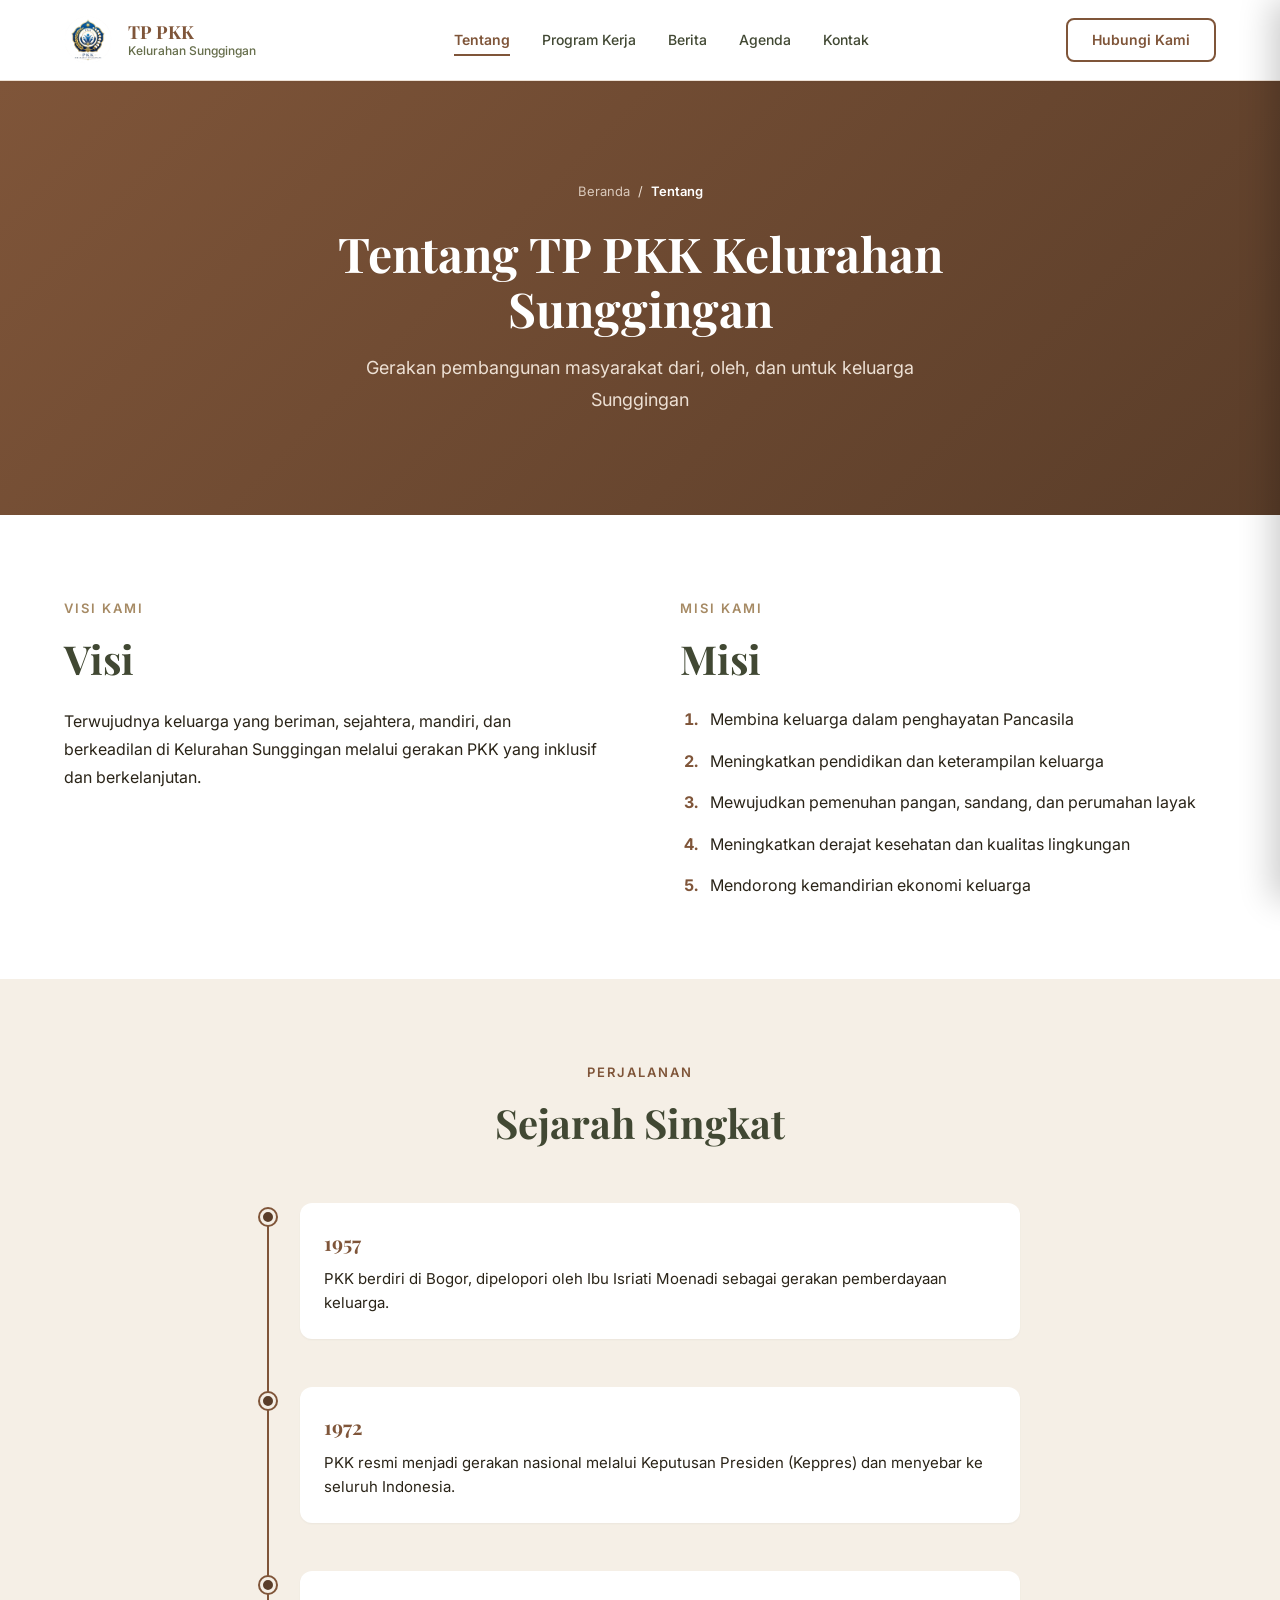
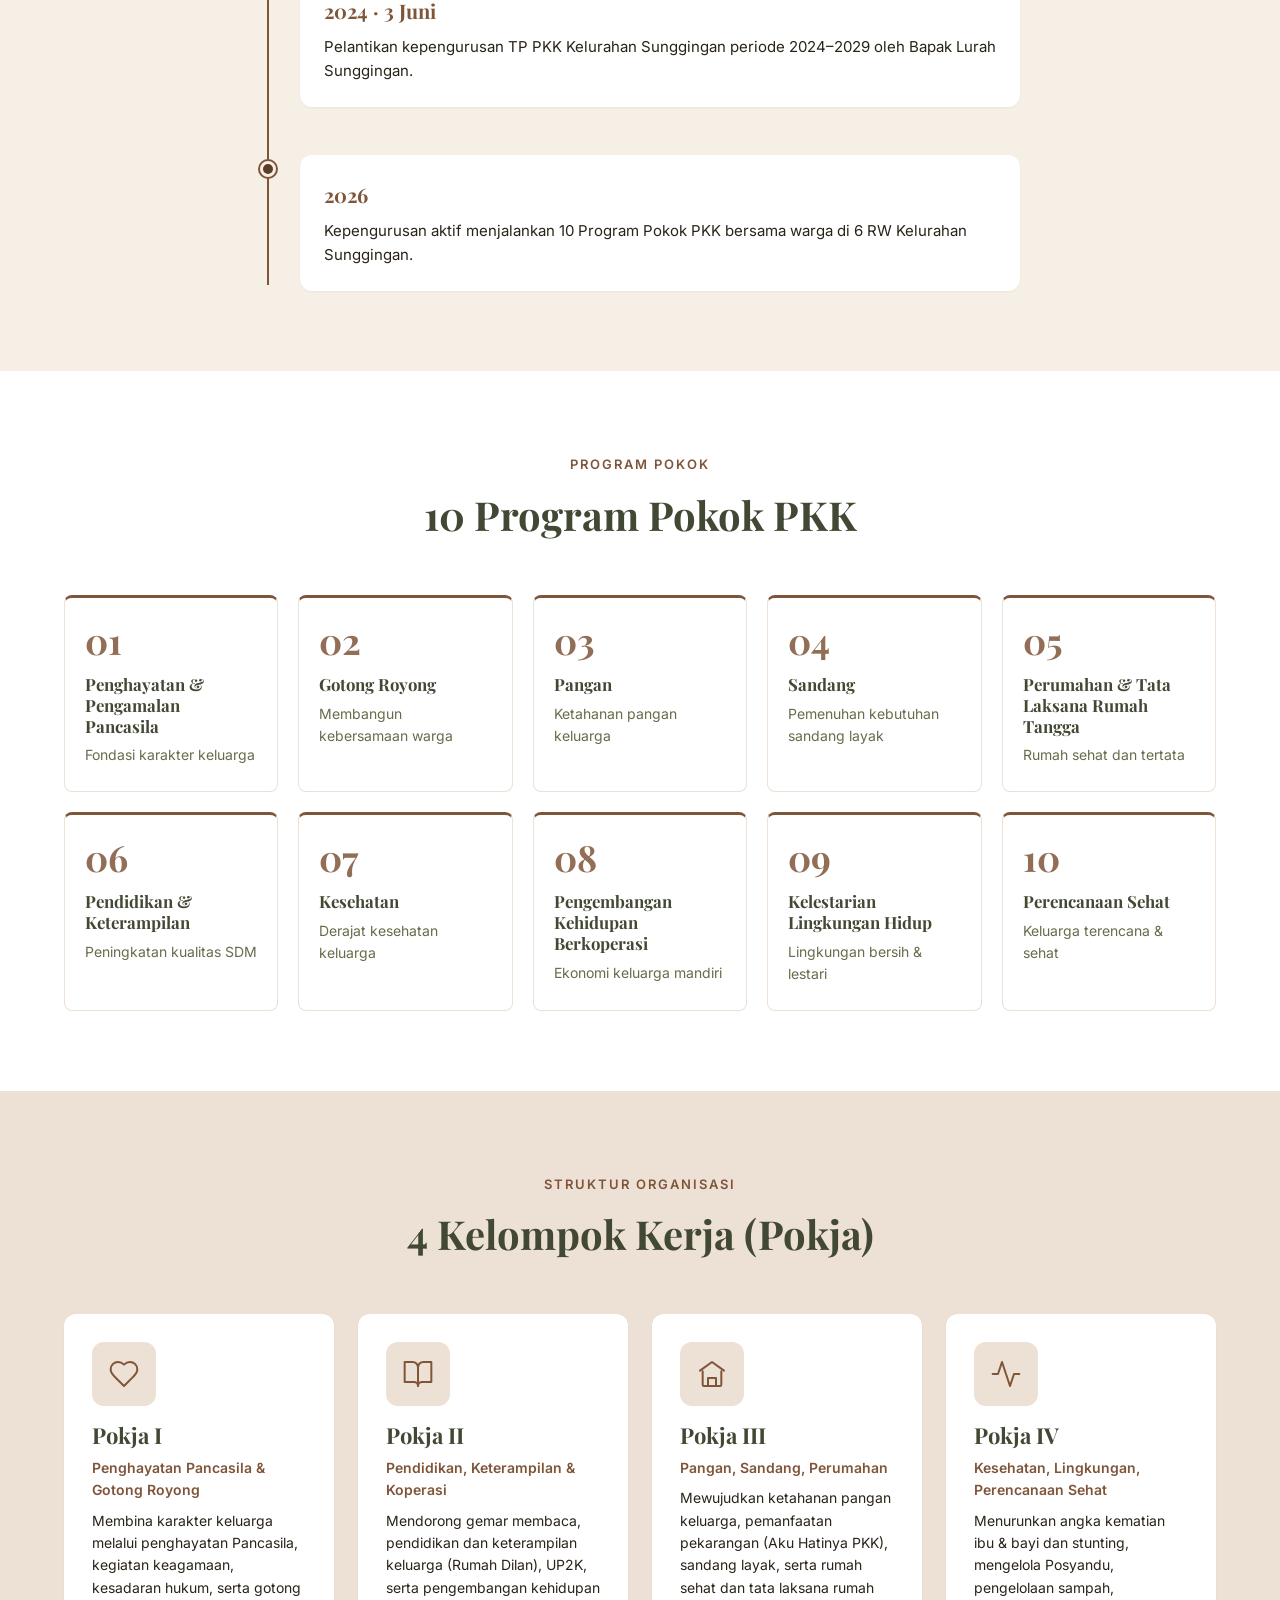
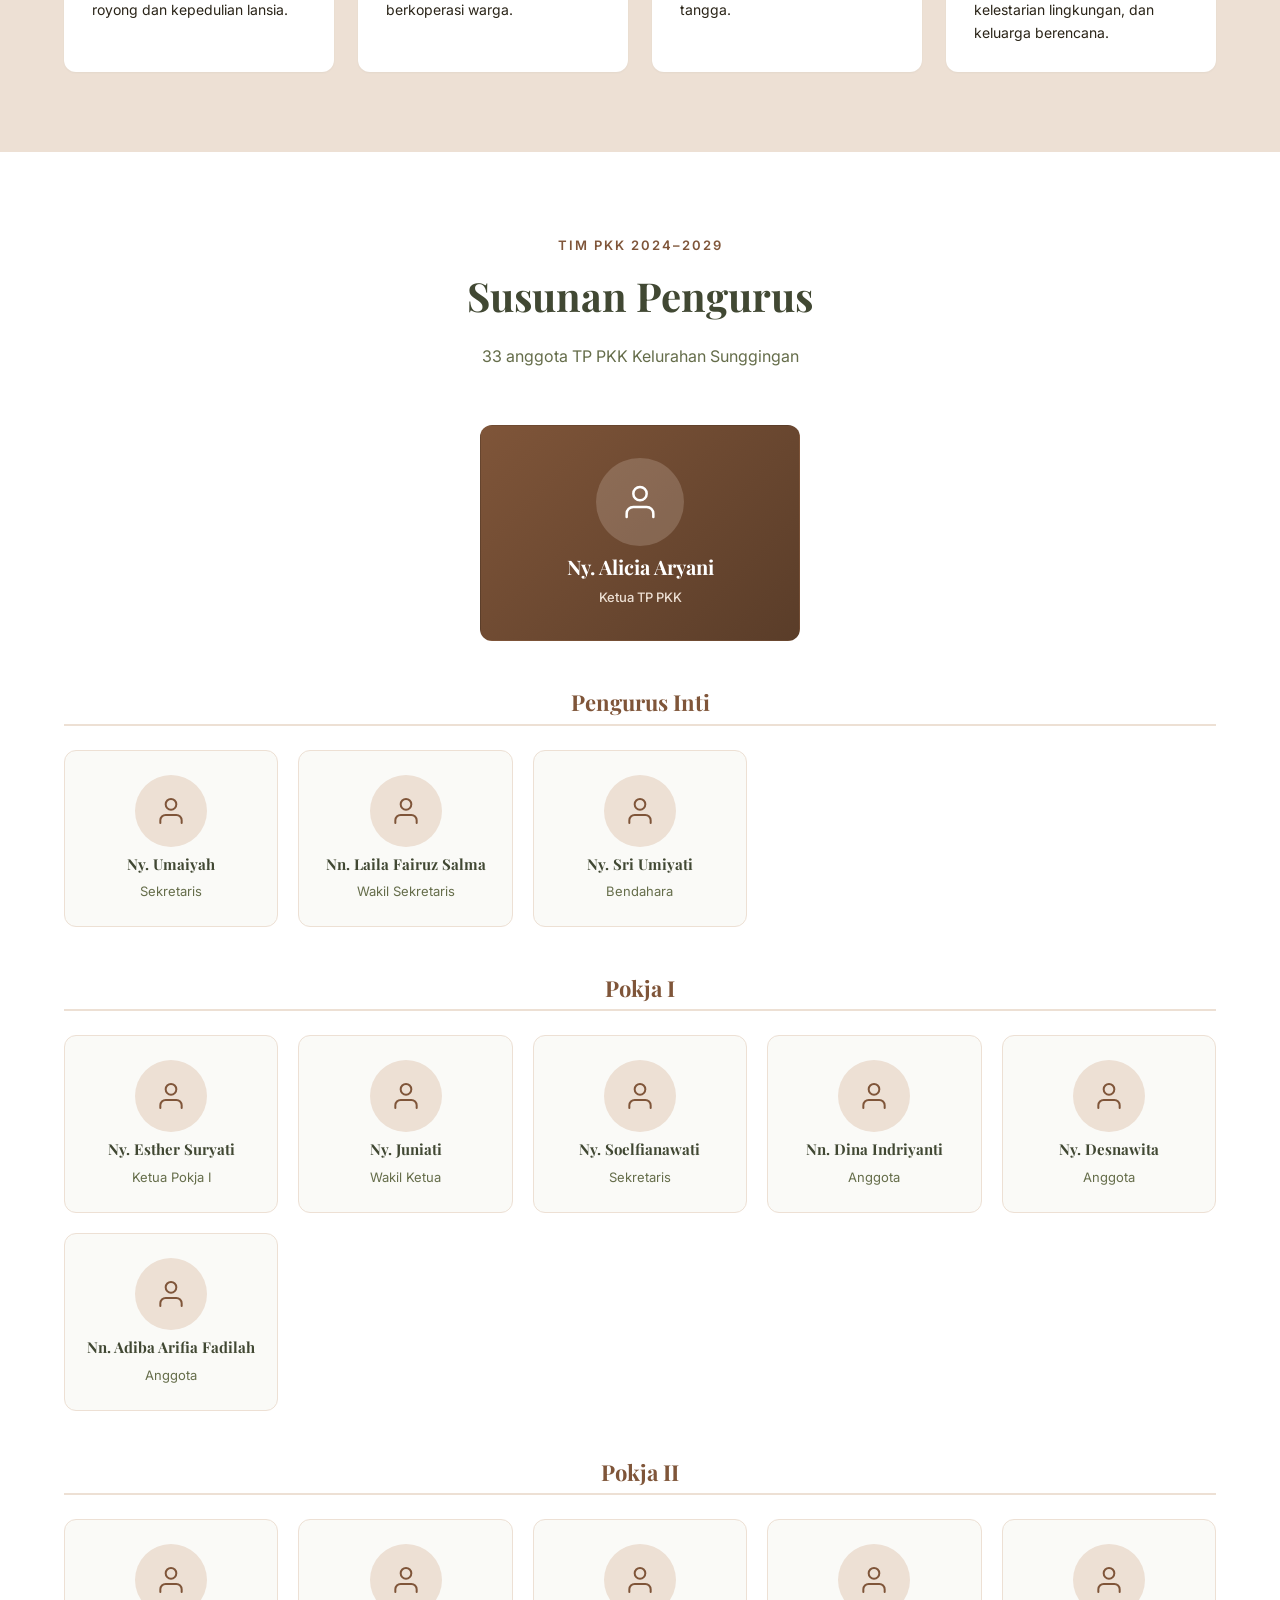
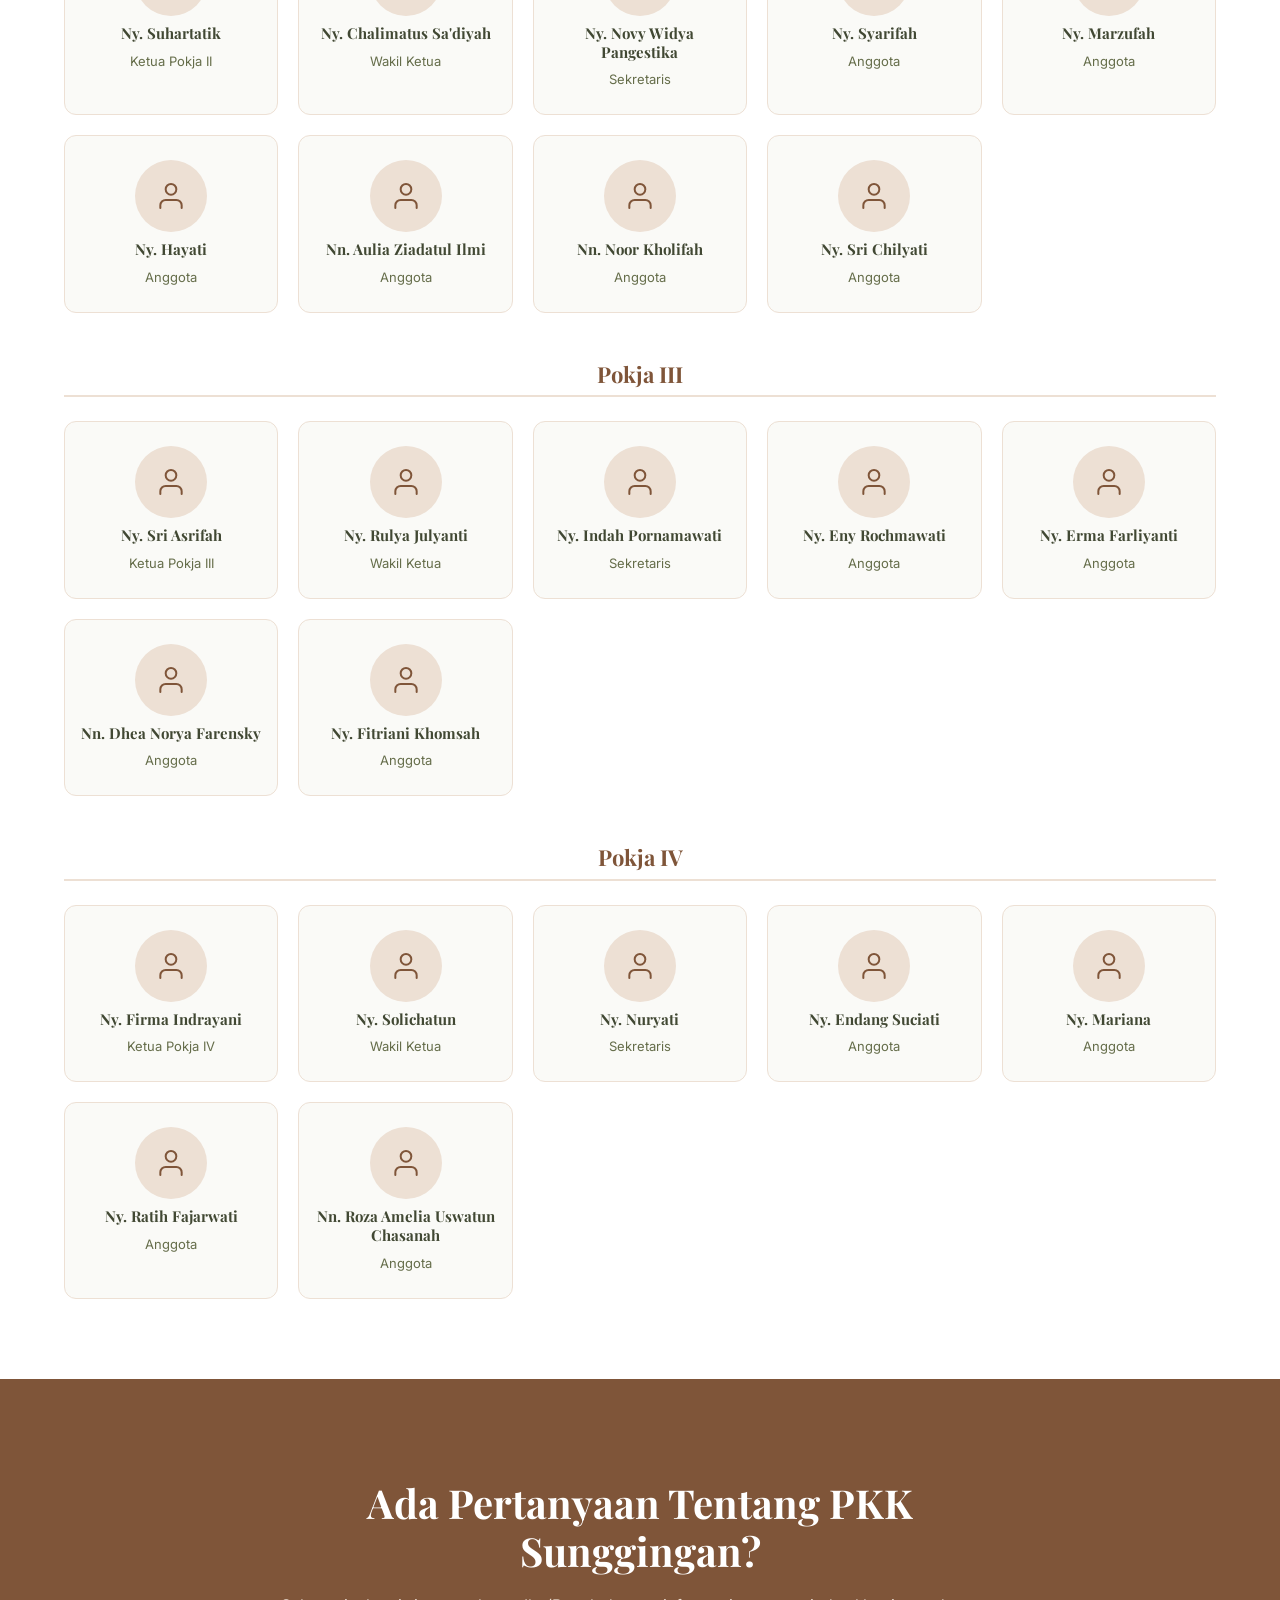
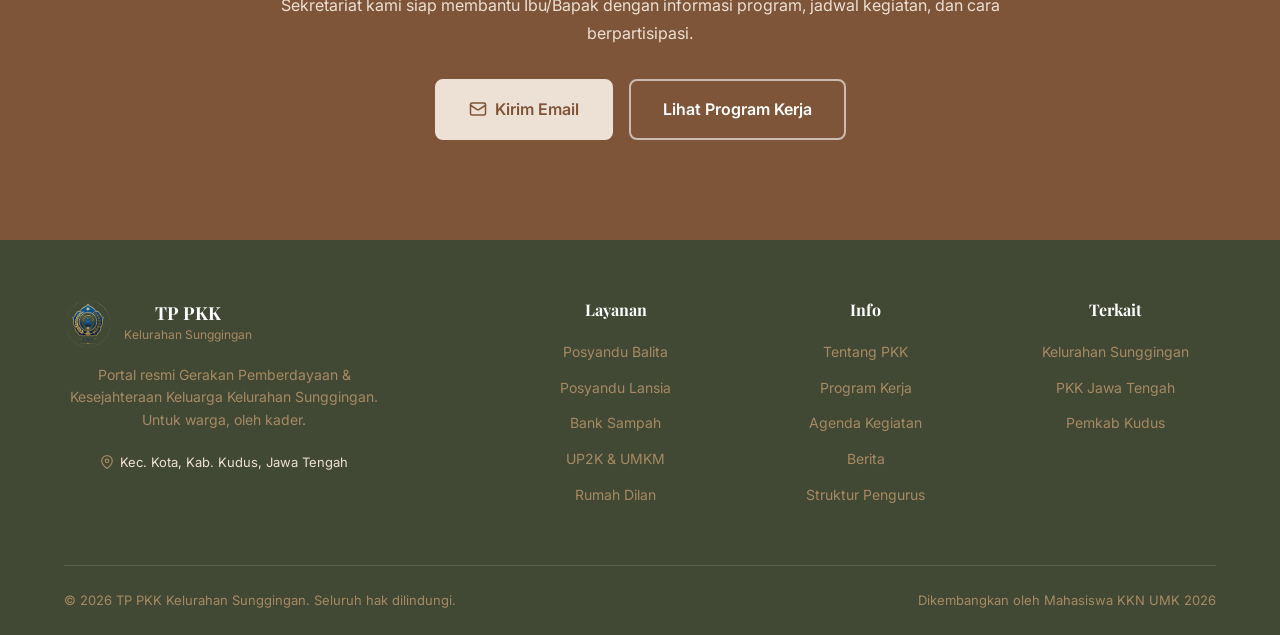
==== tentang.html @ f440a34a "feat: add halaman Tentang + cleanup CSS Hero duplikat" ====
<!DOCTYPE html>
<html lang="id">
<head>
  <!-- ═══════════════════════════════════════
       META TAGS
       ═══════════════════════════════════════ -->
  <meta charset="UTF-8">
  <meta name="viewport" content="width=device-width, initial-scale=1.0">
  <meta http-equiv="X-UA-Compatible" content="IE=edge">

  <!-- SEO Meta -->
  <title>Tentang Kami – TP PKK Kelurahan Sunggingan, Kudus</title>
  <meta name="description" content="Profil, visi misi, sejarah, 10 Program Pokok PKK, 4 Pokja, dan susunan pengurus Tim Penggerak PKK Kelurahan Sunggingan, Kecamatan Kota, Kabupaten Kudus periode 2024–2029.">
  <meta name="keywords" content="Tentang PKK Sunggingan, Visi Misi PKK, 10 Program Pokok PKK, Pokja, Susunan Pengurus PKK Kudus">
  <meta name="author" content="TP PKK Kelurahan Sunggingan">
  <meta name="robots" content="index, follow">

  <!-- Open Graph -->
  <meta property="og:type" content="website">
  <meta property="og:title" content="Tentang TP PKK Kelurahan Sunggingan">
  <meta property="og:description" content="Profil, visi misi, sejarah, dan susunan pengurus TP PKK Kelurahan Sunggingan, Kudus">
  <meta property="og:url" content="https://pkksunggingan.my.id/tentang.html">
  <meta property="og:image" content="https://pkksunggingan.my.id/assets/img/logo/logo-pkk.PNG">
  <meta property="og:locale" content="id_ID">

  <!-- Favicon -->
  <link rel="icon" type="image/jpeg" href="assets/img/logo/logo-pkk.PNG">
  <link rel="apple-touch-icon" href="assets/img/logo/logo-pkk.PNG">

  <!-- ═══════════════════════════════════════
       GOOGLE FONTS
       ═══════════════════════════════════════ -->
  <link rel="preconnect" href="https://fonts.googleapis.com">
  <link rel="preconnect" href="https://fonts.gstatic.com" crossorigin>
  <link href="https://fonts.googleapis.com/css2?family=Playfair+Display:wght@400;600;700;800&family=Inter:wght@300;400;500;600;700&display=swap" rel="stylesheet">

  <!-- ═══════════════════════════════════════
       STYLESHEET
       ═══════════════════════════════════════ -->
  <link rel="stylesheet" href="assets/css/style.css">
</head>

<body>

  <!-- ══════════════════════════════════════════════════════════
       HEADER — Logo + Navigation (reuse dari index.html)
       ══════════════════════════════════════════════════════════ -->
  <header class="site-header">
    <div class="container header-inner">
      <a href="index.html" class="header-brand">
        <img src="assets/img/logo/logo-pkk.PNG" alt="Logo TP PKK Kelurahan Sunggingan" class="header-logo">
        <div class="header-brand-text">
          <span class="brand-name">TP PKK</span>
          <span class="brand-tagline">Kelurahan Sunggingan</span>
        </div>
      </a>

      <nav class="header-nav" aria-label="Navigasi utama">
        <ul class="nav-list">
          <li><a href="tentang.html" class="nav-link is-active" aria-current="page">Tentang</a></li>
          <li><a href="index.html#program" class="nav-link">Program Kerja</a></li>
          <li><a href="index.html#berita" class="nav-link">Berita</a></li>
          <li><a href="index.html#agenda" class="nav-link">Agenda</a></li>
          <li><a href="index.html#kontak" class="nav-link">Kontak</a></li>
        </ul>
      </nav>

      <a href="index.html#kontak" class="btn btn-outline btn-sm">Hubungi Kami</a>

      <!-- Mobile Menu Backdrop -->
      <div class="mobile-menu-backdrop" aria-hidden="true"></div>

      <!-- Mobile Menu Sidebar -->
      <div class="mobile-menu" id="mobile-menu" aria-hidden="true">
        <nav aria-label="Navigasi mobile">
          <ul class="mobile-nav-lists">
            <li><a href="tentang.html" class="mobile-nav-link is-active" aria-current="page">Tentang</a></li>
            <li><a href="index.html#program" class="mobile-nav-link">Program Kerja</a></li>
            <li><a href="index.html#berita" class="mobile-nav-link">Berita</a></li>
            <li><a href="index.html#agenda" class="mobile-nav-link">Agenda</a></li>
            <li><a href="index.html#kontak" class="mobile-nav-link">Kontak</a></li>
          </ul>
          <a href="index.html#kontak" class="btn btn-primary mobile-nav-cta">Hubungi Kami</a>
        </nav>
      </div>

      <button class="mobile-menu-toggle" aria-label="Buka menu" aria-expanded="false" aria-controls="mobile-menu">
        <span></span>
        <span></span>
        <span></span>
      </button>
    </div>
  </header>

  <main>

    <!-- ══════════════════════════════════════════════════════════
     SECTION 1: PAGE HERO
     ══════════════════════════════════════════════════════════ -->
    <section class="tentang-hero">
      <div class="container">
        <nav class="tentang-breadcrumb" aria-label="Breadcrumb">
          <a href="index.html">Beranda</a>
          <span aria-hidden="true">/</span>
          <span aria-current="page">Tentang</span>
        </nav>
        <h1 class="tentang-hero-title">Tentang TP PKK Kelurahan Sunggingan</h1>
        <p class="tentang-hero-subtitle">
          Gerakan pembangunan masyarakat dari, oleh, dan untuk keluarga Sunggingan
        </p>
      </div>
    </section>

    <!-- ══════════════════════════════════════════════════════════
     SECTION 2: VISI & MISI
     ══════════════════════════════════════════════════════════ -->
    <section class="tentang-vismi">
      <div class="container">
        <div class="tentang-vismi-grid">

          <!-- Visi -->
          <div class="tentang-vismi-col">
            <span class="section-label">VISI KAMI</span>
            <h2 class="section-title">Visi</h2>
            <p class="tentang-vismi-text">
              Terwujudnya keluarga yang beriman, sejahtera, mandiri, dan berkeadilan
              di Kelurahan Sunggingan melalui gerakan PKK yang inklusif dan berkelanjutan.
            </p>
          </div>

          <!-- Misi -->
          <div class="tentang-vismi-col">
            <span class="section-label">MISI KAMI</span>
            <h2 class="section-title">Misi</h2>
            <ol class="tentang-misi-list">
              <li>Membina keluarga dalam penghayatan Pancasila</li>
              <li>Meningkatkan pendidikan dan keterampilan keluarga</li>
              <li>Mewujudkan pemenuhan pangan, sandang, dan perumahan layak</li>
              <li>Meningkatkan derajat kesehatan dan kualitas lingkungan</li>
              <li>Mendorong kemandirian ekonomi keluarga</li>
            </ol>
          </div>

        </div>
      </div>
    </section>

    <!-- ══════════════════════════════════════════════════════════
     SECTION 3: SEJARAH (Timeline)
     ══════════════════════════════════════════════════════════ -->
    <section class="tentang-sejarah">
      <div class="container">
        <div class="tentang-section-header">
          <span class="section-label section-label-brown">PERJALANAN</span>
          <h2 class="section-title">Sejarah Singkat</h2>
        </div>

        <ol class="tentang-timeline">
          <li class="tentang-timeline-item">
            <span class="tentang-timeline-dot" aria-hidden="true"></span>
            <div class="tentang-timeline-card">
              <span class="tentang-timeline-year">1957</span>
              <p class="tentang-timeline-text">
                PKK berdiri di Bogor, dipelopori oleh Ibu Isriati Moenadi sebagai
                gerakan pemberdayaan keluarga.
              </p>
            </div>
          </li>
          <li class="tentang-timeline-item">
            <span class="tentang-timeline-dot" aria-hidden="true"></span>
            <div class="tentang-timeline-card">
              <span class="tentang-timeline-year">1972</span>
              <p class="tentang-timeline-text">
                PKK resmi menjadi gerakan nasional melalui Keputusan Presiden
                (Keppres) dan menyebar ke seluruh Indonesia.
              </p>
            </div>
          </li>
          <li class="tentang-timeline-item">
            <span class="tentang-timeline-dot" aria-hidden="true"></span>
            <div class="tentang-timeline-card">
              <span class="tentang-timeline-year">2024 · 3 Juni</span>
              <p class="tentang-timeline-text">
                Pelantikan kepengurusan TP PKK Kelurahan Sunggingan periode
                2024–2029 oleh Bapak Lurah Sunggingan.
              </p>
            </div>
          </li>
          <li class="tentang-timeline-item">
            <span class="tentang-timeline-dot" aria-hidden="true"></span>
            <div class="tentang-timeline-card">
              <span class="tentang-timeline-year">2026</span>
              <p class="tentang-timeline-text">
                Kepengurusan aktif menjalankan 10 Program Pokok PKK bersama warga
                di 6 RW Kelurahan Sunggingan.
              </p>
            </div>
          </li>
        </ol>
      </div>
    </section>

    <!-- ══════════════════════════════════════════════════════════
     SECTION 4: 10 PROGRAM POKOK PKK
     ══════════════════════════════════════════════════════════ -->
    <section class="tentang-program">
      <div class="container">
        <div class="tentang-section-header">
          <span class="section-label section-label-brown">PROGRAM POKOK</span>
          <h2 class="section-title">10 Program Pokok PKK</h2>
        </div>

        <div class="tentang-program-grid">
          <article class="tentang-program-card">
            <span class="tentang-program-num">01</span>
            <h3 class="tentang-program-title">Penghayatan &amp; Pengamalan Pancasila</h3>
            <p class="tentang-program-desc">Fondasi karakter keluarga</p>
          </article>
          <article class="tentang-program-card">
            <span class="tentang-program-num">02</span>
            <h3 class="tentang-program-title">Gotong Royong</h3>
            <p class="tentang-program-desc">Membangun kebersamaan warga</p>
          </article>
          <article class="tentang-program-card">
            <span class="tentang-program-num">03</span>
            <h3 class="tentang-program-title">Pangan</h3>
            <p class="tentang-program-desc">Ketahanan pangan keluarga</p>
          </article>
          <article class="tentang-program-card">
            <span class="tentang-program-num">04</span>
            <h3 class="tentang-program-title">Sandang</h3>
            <p class="tentang-program-desc">Pemenuhan kebutuhan sandang layak</p>
          </article>
          <article class="tentang-program-card">
            <span class="tentang-program-num">05</span>
            <h3 class="tentang-program-title">Perumahan &amp; Tata Laksana Rumah Tangga</h3>
            <p class="tentang-program-desc">Rumah sehat dan tertata</p>
          </article>
          <article class="tentang-program-card">
            <span class="tentang-program-num">06</span>
            <h3 class="tentang-program-title">Pendidikan &amp; Keterampilan</h3>
            <p class="tentang-program-desc">Peningkatan kualitas SDM</p>
          </article>
          <article class="tentang-program-card">
            <span class="tentang-program-num">07</span>
            <h3 class="tentang-program-title">Kesehatan</h3>
            <p class="tentang-program-desc">Derajat kesehatan keluarga</p>
          </article>
          <article class="tentang-program-card">
            <span class="tentang-program-num">08</span>
            <h3 class="tentang-program-title">Pengembangan Kehidupan Berkoperasi</h3>
            <p class="tentang-program-desc">Ekonomi keluarga mandiri</p>
          </article>
          <article class="tentang-program-card">
            <span class="tentang-program-num">09</span>
            <h3 class="tentang-program-title">Kelestarian Lingkungan Hidup</h3>
            <p class="tentang-program-desc">Lingkungan bersih &amp; lestari</p>
          </article>
          <article class="tentang-program-card">
            <span class="tentang-program-num">10</span>
            <h3 class="tentang-program-title">Perencanaan Sehat</h3>
            <p class="tentang-program-desc">Keluarga terencana &amp; sehat</p>
          </article>
        </div>
      </div>
    </section>

    <!-- ══════════════════════════════════════════════════════════
     SECTION 5: 4 POKJA
     ══════════════════════════════════════════════════════════ -->
    <section class="tentang-pokja">
      <div class="container">
        <div class="tentang-section-header">
          <span class="section-label section-label-brown">STRUKTUR ORGANISASI</span>
          <h2 class="section-title">4 Kelompok Kerja (Pokja)</h2>
        </div>

        <div class="tentang-pokja-grid">

          <!-- Pokja I -->
          <article class="tentang-pokja-card">
            <span class="tentang-pokja-icon" aria-hidden="true">
              <svg xmlns="http://www.w3.org/2000/svg" width="32" height="32" viewBox="0 0 24 24" fill="none" stroke="currentColor" stroke-width="1.5" stroke-linecap="round" stroke-linejoin="round">
                <path d="M19 14c1.49-1.46 3-3.21 3-5.5A5.5 5.5 0 0 0 16.5 3c-1.76 0-3 .5-4.5 2-1.5-1.5-2.74-2-4.5-2A5.5 5.5 0 0 0 2 8.5c0 2.29 1.51 4.04 3 5.5l7 7Z"/>
              </svg>
            </span>
            <h3 class="tentang-pokja-title">Pokja I</h3>
            <p class="tentang-pokja-sub">Penghayatan Pancasila &amp; Gotong Royong</p>
            <p class="tentang-pokja-desc">
              Membina karakter keluarga melalui penghayatan Pancasila, kegiatan
              keagamaan, kesadaran hukum, serta gotong royong dan kepedulian lansia.
            </p>
          </article>

          <!-- Pokja II -->
          <article class="tentang-pokja-card">
            <span class="tentang-pokja-icon" aria-hidden="true">
              <svg xmlns="http://www.w3.org/2000/svg" width="32" height="32" viewBox="0 0 24 24" fill="none" stroke="currentColor" stroke-width="1.5" stroke-linecap="round" stroke-linejoin="round">
                <path d="M2 3h6a4 4 0 0 1 4 4v14a3 3 0 0 0-3-3H2z"/>
                <path d="M22 3h-6a4 4 0 0 0-4 4v14a3 3 0 0 1 3-3h7z"/>
              </svg>
            </span>
            <h3 class="tentang-pokja-title">Pokja II</h3>
            <p class="tentang-pokja-sub">Pendidikan, Keterampilan &amp; Koperasi</p>
            <p class="tentang-pokja-desc">
              Mendorong gemar membaca, pendidikan dan keterampilan keluarga (Rumah
              Dilan), UP2K, serta pengembangan kehidupan berkoperasi warga.
            </p>
          </article>

          <!-- Pokja III -->
          <article class="tentang-pokja-card">
            <span class="tentang-pokja-icon" aria-hidden="true">
              <svg xmlns="http://www.w3.org/2000/svg" width="32" height="32" viewBox="0 0 24 24" fill="none" stroke="currentColor" stroke-width="1.5" stroke-linecap="round" stroke-linejoin="round">
                <path d="M3 9.5 12 3l9 6.5"/>
                <path d="M5 10v10a1 1 0 0 0 1 1h12a1 1 0 0 0 1-1V10"/>
                <path d="M9 21v-6h6v6"/>
              </svg>
            </span>
            <h3 class="tentang-pokja-title">Pokja III</h3>
            <p class="tentang-pokja-sub">Pangan, Sandang, Perumahan</p>
            <p class="tentang-pokja-desc">
              Mewujudkan ketahanan pangan keluarga, pemanfaatan pekarangan (Aku
              Hatinya PKK), sandang layak, serta rumah sehat dan tata laksana rumah tangga.
            </p>
          </article>

          <!-- Pokja IV -->
          <article class="tentang-pokja-card">
            <span class="tentang-pokja-icon" aria-hidden="true">
              <svg xmlns="http://www.w3.org/2000/svg" width="32" height="32" viewBox="0 0 24 24" fill="none" stroke="currentColor" stroke-width="1.5" stroke-linecap="round" stroke-linejoin="round">
                <path d="M22 12h-4l-3 9L9 3l-3 9H2"/>
              </svg>
            </span>
            <h3 class="tentang-pokja-title">Pokja IV</h3>
            <p class="tentang-pokja-sub">Kesehatan, Lingkungan, Perencanaan Sehat</p>
            <p class="tentang-pokja-desc">
              Menurunkan angka kematian ibu &amp; bayi dan stunting, mengelola Posyandu,
              pengelolaan sampah, kelestarian lingkungan, dan keluarga berencana.
            </p>
          </article>

        </div>
      </div>
    </section>

    <!-- ══════════════════════════════════════════════════════════
     SECTION 6: SUSUNAN PENGURUS
     ══════════════════════════════════════════════════════════ -->
    <!-- Data: Buku Daftar Anggota TP PKK Kelurahan Sunggingan Tahun 2026 (33 anggota) -->
    <section class="tentang-pengurus" id="pengurus">
      <div class="container">
        <div class="tentang-section-header">
          <span class="section-label section-label-brown">TIM PKK 2024–2029</span>
          <h2 class="section-title">Susunan Pengurus</h2>
          <p class="section-subtitle">33 anggota TP PKK Kelurahan Sunggingan</p>
        </div>

        <!-- Ketua (highlight) -->
        <div class="tentang-pengurus-lead">
          <article class="tentang-pengurus-card is-ketua">
            <span class="tentang-pengurus-avatar" aria-hidden="true">
              <svg xmlns="http://www.w3.org/2000/svg" width="40" height="40" viewBox="0 0 24 24" fill="none" stroke="currentColor" stroke-width="1.5" stroke-linecap="round" stroke-linejoin="round">
                <path d="M20 21v-2a4 4 0 0 0-4-4H8a4 4 0 0 0-4 4v2"/>
                <circle cx="12" cy="7" r="4"/>
              </svg>
            </span>
            <p class="tentang-pengurus-name">Ny. Alicia Aryani</p>
            <p class="tentang-pengurus-role">Ketua TP PKK</p>
          </article>
        </div>

        <!-- Pengurus Inti -->
        <h3 class="tentang-pengurus-subhead">Pengurus Inti</h3>
        <div class="tentang-pengurus-grid">
          <article class="tentang-pengurus-card">
            <span class="tentang-pengurus-avatar" aria-hidden="true">
              <svg xmlns="http://www.w3.org/2000/svg" width="32" height="32" viewBox="0 0 24 24" fill="none" stroke="currentColor" stroke-width="1.5" stroke-linecap="round" stroke-linejoin="round"><path d="M20 21v-2a4 4 0 0 0-4-4H8a4 4 0 0 0-4 4v2"/><circle cx="12" cy="7" r="4"/></svg>
            </span>
            <p class="tentang-pengurus-name">Ny. Umaiyah</p>
            <p class="tentang-pengurus-role">Sekretaris</p>
          </article>
          <article class="tentang-pengurus-card">
            <span class="tentang-pengurus-avatar" aria-hidden="true">
              <svg xmlns="http://www.w3.org/2000/svg" width="32" height="32" viewBox="0 0 24 24" fill="none" stroke="currentColor" stroke-width="1.5" stroke-linecap="round" stroke-linejoin="round"><path d="M20 21v-2a4 4 0 0 0-4-4H8a4 4 0 0 0-4 4v2"/><circle cx="12" cy="7" r="4"/></svg>
            </span>
            <p class="tentang-pengurus-name">Nn. Laila Fairuz Salma</p>
            <p class="tentang-pengurus-role">Wakil Sekretaris</p>
          </article>
          <article class="tentang-pengurus-card">
            <span class="tentang-pengurus-avatar" aria-hidden="true">
              <svg xmlns="http://www.w3.org/2000/svg" width="32" height="32" viewBox="0 0 24 24" fill="none" stroke="currentColor" stroke-width="1.5" stroke-linecap="round" stroke-linejoin="round"><path d="M20 21v-2a4 4 0 0 0-4-4H8a4 4 0 0 0-4 4v2"/><circle cx="12" cy="7" r="4"/></svg>
            </span>
            <p class="tentang-pengurus-name">Ny. Sri Umiyati</p>
            <p class="tentang-pengurus-role">Bendahara</p>
          </article>
        </div>

        <!-- Pokja I -->
        <h3 class="tentang-pengurus-subhead">Pokja I</h3>
        <div class="tentang-pengurus-grid">
          <article class="tentang-pengurus-card">
            <span class="tentang-pengurus-avatar" aria-hidden="true"><svg xmlns="http://www.w3.org/2000/svg" width="32" height="32" viewBox="0 0 24 24" fill="none" stroke="currentColor" stroke-width="1.5" stroke-linecap="round" stroke-linejoin="round"><path d="M20 21v-2a4 4 0 0 0-4-4H8a4 4 0 0 0-4 4v2"/><circle cx="12" cy="7" r="4"/></svg></span>
            <p class="tentang-pengurus-name">Ny. Esther Suryati</p>
            <p class="tentang-pengurus-role">Ketua Pokja I</p>
          </article>
          <article class="tentang-pengurus-card">
            <span class="tentang-pengurus-avatar" aria-hidden="true"><svg xmlns="http://www.w3.org/2000/svg" width="32" height="32" viewBox="0 0 24 24" fill="none" stroke="currentColor" stroke-width="1.5" stroke-linecap="round" stroke-linejoin="round"><path d="M20 21v-2a4 4 0 0 0-4-4H8a4 4 0 0 0-4 4v2"/><circle cx="12" cy="7" r="4"/></svg></span>
            <p class="tentang-pengurus-name">Ny. Juniati</p>
            <p class="tentang-pengurus-role">Wakil Ketua</p>
          </article>
          <article class="tentang-pengurus-card">
            <span class="tentang-pengurus-avatar" aria-hidden="true"><svg xmlns="http://www.w3.org/2000/svg" width="32" height="32" viewBox="0 0 24 24" fill="none" stroke="currentColor" stroke-width="1.5" stroke-linecap="round" stroke-linejoin="round"><path d="M20 21v-2a4 4 0 0 0-4-4H8a4 4 0 0 0-4 4v2"/><circle cx="12" cy="7" r="4"/></svg></span>
            <p class="tentang-pengurus-name">Ny. Soelfianawati</p>
            <p class="tentang-pengurus-role">Sekretaris</p>
          </article>
          <article class="tentang-pengurus-card">
            <span class="tentang-pengurus-avatar" aria-hidden="true"><svg xmlns="http://www.w3.org/2000/svg" width="32" height="32" viewBox="0 0 24 24" fill="none" stroke="currentColor" stroke-width="1.5" stroke-linecap="round" stroke-linejoin="round"><path d="M20 21v-2a4 4 0 0 0-4-4H8a4 4 0 0 0-4 4v2"/><circle cx="12" cy="7" r="4"/></svg></span>
            <p class="tentang-pengurus-name">Nn. Dina Indriyanti</p>
            <p class="tentang-pengurus-role">Anggota</p>
          </article>
          <article class="tentang-pengurus-card">
            <span class="tentang-pengurus-avatar" aria-hidden="true"><svg xmlns="http://www.w3.org/2000/svg" width="32" height="32" viewBox="0 0 24 24" fill="none" stroke="currentColor" stroke-width="1.5" stroke-linecap="round" stroke-linejoin="round"><path d="M20 21v-2a4 4 0 0 0-4-4H8a4 4 0 0 0-4 4v2"/><circle cx="12" cy="7" r="4"/></svg></span>
            <p class="tentang-pengurus-name">Ny. Desnawita</p>
            <p class="tentang-pengurus-role">Anggota</p>
          </article>
          <article class="tentang-pengurus-card">
            <span class="tentang-pengurus-avatar" aria-hidden="true"><svg xmlns="http://www.w3.org/2000/svg" width="32" height="32" viewBox="0 0 24 24" fill="none" stroke="currentColor" stroke-width="1.5" stroke-linecap="round" stroke-linejoin="round"><path d="M20 21v-2a4 4 0 0 0-4-4H8a4 4 0 0 0-4 4v2"/><circle cx="12" cy="7" r="4"/></svg></span>
            <p class="tentang-pengurus-name">Nn. Adiba Arifia Fadilah</p>
            <p class="tentang-pengurus-role">Anggota</p>
          </article>
        </div>

        <!-- Pokja II -->
        <h3 class="tentang-pengurus-subhead">Pokja II</h3>
        <div class="tentang-pengurus-grid">
          <article class="tentang-pengurus-card">
            <span class="tentang-pengurus-avatar" aria-hidden="true"><svg xmlns="http://www.w3.org/2000/svg" width="32" height="32" viewBox="0 0 24 24" fill="none" stroke="currentColor" stroke-width="1.5" stroke-linecap="round" stroke-linejoin="round"><path d="M20 21v-2a4 4 0 0 0-4-4H8a4 4 0 0 0-4 4v2"/><circle cx="12" cy="7" r="4"/></svg></span>
            <p class="tentang-pengurus-name">Ny. Suhartatik</p>
            <p class="tentang-pengurus-role">Ketua Pokja II</p>
          </article>
          <article class="tentang-pengurus-card">
            <span class="tentang-pengurus-avatar" aria-hidden="true"><svg xmlns="http://www.w3.org/2000/svg" width="32" height="32" viewBox="0 0 24 24" fill="none" stroke="currentColor" stroke-width="1.5" stroke-linecap="round" stroke-linejoin="round"><path d="M20 21v-2a4 4 0 0 0-4-4H8a4 4 0 0 0-4 4v2"/><circle cx="12" cy="7" r="4"/></svg></span>
            <p class="tentang-pengurus-name">Ny. Chalimatus Sa'diyah</p>
            <p class="tentang-pengurus-role">Wakil Ketua</p>
          </article>
          <article class="tentang-pengurus-card">
            <span class="tentang-pengurus-avatar" aria-hidden="true"><svg xmlns="http://www.w3.org/2000/svg" width="32" height="32" viewBox="0 0 24 24" fill="none" stroke="currentColor" stroke-width="1.5" stroke-linecap="round" stroke-linejoin="round"><path d="M20 21v-2a4 4 0 0 0-4-4H8a4 4 0 0 0-4 4v2"/><circle cx="12" cy="7" r="4"/></svg></span>
            <p class="tentang-pengurus-name">Ny. Novy Widya Pangestika</p>
            <p class="tentang-pengurus-role">Sekretaris</p>
          </article>
          <article class="tentang-pengurus-card">
            <span class="tentang-pengurus-avatar" aria-hidden="true"><svg xmlns="http://www.w3.org/2000/svg" width="32" height="32" viewBox="0 0 24 24" fill="none" stroke="currentColor" stroke-width="1.5" stroke-linecap="round" stroke-linejoin="round"><path d="M20 21v-2a4 4 0 0 0-4-4H8a4 4 0 0 0-4 4v2"/><circle cx="12" cy="7" r="4"/></svg></span>
            <p class="tentang-pengurus-name">Ny. Syarifah</p>
            <p class="tentang-pengurus-role">Anggota</p>
          </article>
          <article class="tentang-pengurus-card">
            <span class="tentang-pengurus-avatar" aria-hidden="true"><svg xmlns="http://www.w3.org/2000/svg" width="32" height="32" viewBox="0 0 24 24" fill="none" stroke="currentColor" stroke-width="1.5" stroke-linecap="round" stroke-linejoin="round"><path d="M20 21v-2a4 4 0 0 0-4-4H8a4 4 0 0 0-4 4v2"/><circle cx="12" cy="7" r="4"/></svg></span>
            <p class="tentang-pengurus-name">Ny. Marzufah</p>
            <p class="tentang-pengurus-role">Anggota</p>
          </article>
          <article class="tentang-pengurus-card">
            <span class="tentang-pengurus-avatar" aria-hidden="true"><svg xmlns="http://www.w3.org/2000/svg" width="32" height="32" viewBox="0 0 24 24" fill="none" stroke="currentColor" stroke-width="1.5" stroke-linecap="round" stroke-linejoin="round"><path d="M20 21v-2a4 4 0 0 0-4-4H8a4 4 0 0 0-4 4v2"/><circle cx="12" cy="7" r="4"/></svg></span>
            <p class="tentang-pengurus-name">Ny. Hayati</p>
            <p class="tentang-pengurus-role">Anggota</p>
          </article>
          <article class="tentang-pengurus-card">
            <span class="tentang-pengurus-avatar" aria-hidden="true"><svg xmlns="http://www.w3.org/2000/svg" width="32" height="32" viewBox="0 0 24 24" fill="none" stroke="currentColor" stroke-width="1.5" stroke-linecap="round" stroke-linejoin="round"><path d="M20 21v-2a4 4 0 0 0-4-4H8a4 4 0 0 0-4 4v2"/><circle cx="12" cy="7" r="4"/></svg></span>
            <p class="tentang-pengurus-name">Nn. Aulia Ziadatul Ilmi</p>
            <p class="tentang-pengurus-role">Anggota</p>
          </article>
          <article class="tentang-pengurus-card">
            <span class="tentang-pengurus-avatar" aria-hidden="true"><svg xmlns="http://www.w3.org/2000/svg" width="32" height="32" viewBox="0 0 24 24" fill="none" stroke="currentColor" stroke-width="1.5" stroke-linecap="round" stroke-linejoin="round"><path d="M20 21v-2a4 4 0 0 0-4-4H8a4 4 0 0 0-4 4v2"/><circle cx="12" cy="7" r="4"/></svg></span>
            <p class="tentang-pengurus-name">Nn. Noor Kholifah</p>
            <p class="tentang-pengurus-role">Anggota</p>
          </article>
          <article class="tentang-pengurus-card">
            <span class="tentang-pengurus-avatar" aria-hidden="true"><svg xmlns="http://www.w3.org/2000/svg" width="32" height="32" viewBox="0 0 24 24" fill="none" stroke="currentColor" stroke-width="1.5" stroke-linecap="round" stroke-linejoin="round"><path d="M20 21v-2a4 4 0 0 0-4-4H8a4 4 0 0 0-4 4v2"/><circle cx="12" cy="7" r="4"/></svg></span>
            <p class="tentang-pengurus-name">Ny. Sri Chilyati</p>
            <p class="tentang-pengurus-role">Anggota</p>
          </article>
        </div>

        <!-- Pokja III -->
        <h3 class="tentang-pengurus-subhead">Pokja III</h3>
        <div class="tentang-pengurus-grid">
          <article class="tentang-pengurus-card">
            <span class="tentang-pengurus-avatar" aria-hidden="true"><svg xmlns="http://www.w3.org/2000/svg" width="32" height="32" viewBox="0 0 24 24" fill="none" stroke="currentColor" stroke-width="1.5" stroke-linecap="round" stroke-linejoin="round"><path d="M20 21v-2a4 4 0 0 0-4-4H8a4 4 0 0 0-4 4v2"/><circle cx="12" cy="7" r="4"/></svg></span>
            <p class="tentang-pengurus-name">Ny. Sri Asrifah</p>
            <p class="tentang-pengurus-role">Ketua Pokja III</p>
          </article>
          <article class="tentang-pengurus-card">
            <span class="tentang-pengurus-avatar" aria-hidden="true"><svg xmlns="http://www.w3.org/2000/svg" width="32" height="32" viewBox="0 0 24 24" fill="none" stroke="currentColor" stroke-width="1.5" stroke-linecap="round" stroke-linejoin="round"><path d="M20 21v-2a4 4 0 0 0-4-4H8a4 4 0 0 0-4 4v2"/><circle cx="12" cy="7" r="4"/></svg></span>
            <p class="tentang-pengurus-name">Ny. Rulya Julyanti</p>
            <p class="tentang-pengurus-role">Wakil Ketua</p>
          </article>
          <article class="tentang-pengurus-card">
            <span class="tentang-pengurus-avatar" aria-hidden="true"><svg xmlns="http://www.w3.org/2000/svg" width="32" height="32" viewBox="0 0 24 24" fill="none" stroke="currentColor" stroke-width="1.5" stroke-linecap="round" stroke-linejoin="round"><path d="M20 21v-2a4 4 0 0 0-4-4H8a4 4 0 0 0-4 4v2"/><circle cx="12" cy="7" r="4"/></svg></span>
            <p class="tentang-pengurus-name">Ny. Indah Pornamawati</p>
            <p class="tentang-pengurus-role">Sekretaris</p>
          </article>
          <article class="tentang-pengurus-card">
            <span class="tentang-pengurus-avatar" aria-hidden="true"><svg xmlns="http://www.w3.org/2000/svg" width="32" height="32" viewBox="0 0 24 24" fill="none" stroke="currentColor" stroke-width="1.5" stroke-linecap="round" stroke-linejoin="round"><path d="M20 21v-2a4 4 0 0 0-4-4H8a4 4 0 0 0-4 4v2"/><circle cx="12" cy="7" r="4"/></svg></span>
            <p class="tentang-pengurus-name">Ny. Eny Rochmawati</p>
            <p class="tentang-pengurus-role">Anggota</p>
          </article>
          <article class="tentang-pengurus-card">
            <span class="tentang-pengurus-avatar" aria-hidden="true"><svg xmlns="http://www.w3.org/2000/svg" width="32" height="32" viewBox="0 0 24 24" fill="none" stroke="currentColor" stroke-width="1.5" stroke-linecap="round" stroke-linejoin="round"><path d="M20 21v-2a4 4 0 0 0-4-4H8a4 4 0 0 0-4 4v2"/><circle cx="12" cy="7" r="4"/></svg></span>
            <p class="tentang-pengurus-name">Ny. Erma Farliyanti</p>
            <p class="tentang-pengurus-role">Anggota</p>
          </article>
          <article class="tentang-pengurus-card">
            <span class="tentang-pengurus-avatar" aria-hidden="true"><svg xmlns="http://www.w3.org/2000/svg" width="32" height="32" viewBox="0 0 24 24" fill="none" stroke="currentColor" stroke-width="1.5" stroke-linecap="round" stroke-linejoin="round"><path d="M20 21v-2a4 4 0 0 0-4-4H8a4 4 0 0 0-4 4v2"/><circle cx="12" cy="7" r="4"/></svg></span>
            <p class="tentang-pengurus-name">Nn. Dhea Norya Farensky</p>
            <p class="tentang-pengurus-role">Anggota</p>
          </article>
          <article class="tentang-pengurus-card">
            <span class="tentang-pengurus-avatar" aria-hidden="true"><svg xmlns="http://www.w3.org/2000/svg" width="32" height="32" viewBox="0 0 24 24" fill="none" stroke="currentColor" stroke-width="1.5" stroke-linecap="round" stroke-linejoin="round"><path d="M20 21v-2a4 4 0 0 0-4-4H8a4 4 0 0 0-4 4v2"/><circle cx="12" cy="7" r="4"/></svg></span>
            <p class="tentang-pengurus-name">Ny. Fitriani Khomsah</p>
            <p class="tentang-pengurus-role">Anggota</p>
          </article>
        </div>

        <!-- Pokja IV -->
        <h3 class="tentang-pengurus-subhead">Pokja IV</h3>
        <div class="tentang-pengurus-grid">
          <article class="tentang-pengurus-card">
            <span class="tentang-pengurus-avatar" aria-hidden="true"><svg xmlns="http://www.w3.org/2000/svg" width="32" height="32" viewBox="0 0 24 24" fill="none" stroke="currentColor" stroke-width="1.5" stroke-linecap="round" stroke-linejoin="round"><path d="M20 21v-2a4 4 0 0 0-4-4H8a4 4 0 0 0-4 4v2"/><circle cx="12" cy="7" r="4"/></svg></span>
            <p class="tentang-pengurus-name">Ny. Firma Indrayani</p>
            <p class="tentang-pengurus-role">Ketua Pokja IV</p>
          </article>
          <article class="tentang-pengurus-card">
            <span class="tentang-pengurus-avatar" aria-hidden="true"><svg xmlns="http://www.w3.org/2000/svg" width="32" height="32" viewBox="0 0 24 24" fill="none" stroke="currentColor" stroke-width="1.5" stroke-linecap="round" stroke-linejoin="round"><path d="M20 21v-2a4 4 0 0 0-4-4H8a4 4 0 0 0-4 4v2"/><circle cx="12" cy="7" r="4"/></svg></span>
            <p class="tentang-pengurus-name">Ny. Solichatun</p>
            <p class="tentang-pengurus-role">Wakil Ketua</p>
          </article>
          <article class="tentang-pengurus-card">
            <span class="tentang-pengurus-avatar" aria-hidden="true"><svg xmlns="http://www.w3.org/2000/svg" width="32" height="32" viewBox="0 0 24 24" fill="none" stroke="currentColor" stroke-width="1.5" stroke-linecap="round" stroke-linejoin="round"><path d="M20 21v-2a4 4 0 0 0-4-4H8a4 4 0 0 0-4 4v2"/><circle cx="12" cy="7" r="4"/></svg></span>
            <p class="tentang-pengurus-name">Ny. Nuryati</p>
            <p class="tentang-pengurus-role">Sekretaris</p>
          </article>
          <article class="tentang-pengurus-card">
            <span class="tentang-pengurus-avatar" aria-hidden="true"><svg xmlns="http://www.w3.org/2000/svg" width="32" height="32" viewBox="0 0 24 24" fill="none" stroke="currentColor" stroke-width="1.5" stroke-linecap="round" stroke-linejoin="round"><path d="M20 21v-2a4 4 0 0 0-4-4H8a4 4 0 0 0-4 4v2"/><circle cx="12" cy="7" r="4"/></svg></span>
            <p class="tentang-pengurus-name">Ny. Endang Suciati</p>
            <p class="tentang-pengurus-role">Anggota</p>
          </article>
          <article class="tentang-pengurus-card">
            <span class="tentang-pengurus-avatar" aria-hidden="true"><svg xmlns="http://www.w3.org/2000/svg" width="32" height="32" viewBox="0 0 24 24" fill="none" stroke="currentColor" stroke-width="1.5" stroke-linecap="round" stroke-linejoin="round"><path d="M20 21v-2a4 4 0 0 0-4-4H8a4 4 0 0 0-4 4v2"/><circle cx="12" cy="7" r="4"/></svg></span>
            <p class="tentang-pengurus-name">Ny. Mariana</p>
            <p class="tentang-pengurus-role">Anggota</p>
          </article>
          <article class="tentang-pengurus-card">
            <span class="tentang-pengurus-avatar" aria-hidden="true"><svg xmlns="http://www.w3.org/2000/svg" width="32" height="32" viewBox="0 0 24 24" fill="none" stroke="currentColor" stroke-width="1.5" stroke-linecap="round" stroke-linejoin="round"><path d="M20 21v-2a4 4 0 0 0-4-4H8a4 4 0 0 0-4 4v2"/><circle cx="12" cy="7" r="4"/></svg></span>
            <p class="tentang-pengurus-name">Ny. Ratih Fajarwati</p>
            <p class="tentang-pengurus-role">Anggota</p>
          </article>
          <article class="tentang-pengurus-card">
            <span class="tentang-pengurus-avatar" aria-hidden="true"><svg xmlns="http://www.w3.org/2000/svg" width="32" height="32" viewBox="0 0 24 24" fill="none" stroke="currentColor" stroke-width="1.5" stroke-linecap="round" stroke-linejoin="round"><path d="M20 21v-2a4 4 0 0 0-4-4H8a4 4 0 0 0-4 4v2"/><circle cx="12" cy="7" r="4"/></svg></span>
            <p class="tentang-pengurus-name">Nn. Roza Amelia Uswatun Chasanah</p>
            <p class="tentang-pengurus-role">Anggota</p>
          </article>
        </div>

      </div>
    </section>

    <!-- ══════════════════════════════════════════════════════════
     SECTION 7: CTA HUBUNGI KAMI
     ══════════════════════════════════════════════════════════ -->
    <section class="tentang-cta">
      <div class="container">
        <div class="tentang-cta-inner">
          <h2 class="tentang-cta-title">Ada Pertanyaan Tentang PKK Sunggingan?</h2>
          <p class="tentang-cta-text">
            Sekretariat kami siap membantu Ibu/Bapak dengan informasi program,
            jadwal kegiatan, dan cara berpartisipasi.
          </p>
          <div class="tentang-cta-actions">
            <a href="mailto:pkksunggingan@gmail.com" class="btn tentang-cta-btn-primary">
              <svg xmlns="http://www.w3.org/2000/svg" width="18" height="18" viewBox="0 0 24 24" fill="none" stroke="currentColor" stroke-width="2" stroke-linecap="round" stroke-linejoin="round">
                <rect x="2" y="4" width="20" height="16" rx="2"/>
                <path d="m22 7-8.97 5.7a1.94 1.94 0 0 1-2.06 0L2 7"/>
              </svg>
              Kirim Email
            </a>
            <a href="index.html#program" class="btn tentang-cta-btn-secondary">
              Lihat Program Kerja
            </a>
          </div>
        </div>
      </div>
    </section>

  </main>

  <!-- ══════════════════════════════════════════════════════════
       FOOTER (reuse dari index.html)
       ══════════════════════════════════════════════════════════ -->
  <footer class="site-footer">
    <div class="container">

      <!-- Footer Main: 4 Kolom -->
      <div class="footer-main">

        <!-- Kolom 1: Brand -->
        <div class="footer-col footer-brand">
          <div class="footer-logo">
            <img src="assets/img/logo/logo-pkk.PNG" alt="Logo TP PKK Kelurahan Sunggingan" class="footer-logo-img">
            <div class="footer-brand-text">
              <span class="footer-brand-name">TP PKK</span>
              <span class="footer-brand-sub">Kelurahan Sunggingan</span>
            </div>
          </div>
          <p class="footer-desc">
            Portal resmi Gerakan Pemberdayaan &amp; Kesejahteraan Keluarga
            Kelurahan Sunggingan. Untuk warga, oleh kader.
          </p>
          <div class="footer-address">
            <svg xmlns="http://www.w3.org/2000/svg" width="14" height="14" viewBox="0 0 24 24" fill="none" stroke="currentColor" stroke-width="2" stroke-linecap="round" stroke-linejoin="round">
              <path d="M21 10c0 7-9 13-9 13s-9-6-9-13a9 9 0 0 1 18 0z"/>
              <circle cx="12" cy="10" r="3"/>
            </svg>
            Kec. Kota, Kab. Kudus, Jawa Tengah
          </div>
        </div>

        <!-- Kolom 2: Layanan -->
        <div class="footer-col">
          <h4 class="footer-heading">Layanan</h4>
          <ul class="footer-links">
            <li><a href="posyandu.html">Posyandu Balita</a></li>
            <li><a href="posyandu.html">Posyandu Lansia</a></li>
            <li><a href="bank-sampah.html">Bank Sampah</a></li>
            <li><a href="umkm.html">UP2K &amp; UMKM</a></li>
            <li><a href="rumah-dilan.html">Rumah Dilan</a></li>
          </ul>
        </div>

        <!-- Kolom 3: Info -->
        <div class="footer-col">
          <h4 class="footer-heading">Info</h4>
          <ul class="footer-links">
            <li><a href="tentang.html">Tentang PKK</a></li>
            <li><a href="index.html#program">Program Kerja</a></li>
            <li><a href="agenda.html">Agenda Kegiatan</a></li>
            <li><a href="berita/">Berita</a></li>
            <li><a href="tentang.html#pengurus">Struktur Pengurus</a></li>
          </ul>
        </div>

        <!-- Kolom 4: Terkait -->
        <div class="footer-col">
          <h4 class="footer-heading">Terkait</h4>
          <ul class="footer-links">
            <li><a href="https://kelurahan-sunggingan.kuduskab.go.id" target="_blank" rel="noopener">Kelurahan Sunggingan</a></li>
            <li><a href="https://pkk.jatengprov.go.id" target="_blank" rel="noopener">PKK Jawa Tengah</a></li>
            <li><a href="https://kuduskab.go.id" target="_blank" rel="noopener">Pemkab Kudus</a></li>
          </ul>
        </div>

      </div>

      <!-- Footer Bottom: Copyright -->
      <div class="footer-bottom">
        <p class="footer-copyright">
          © 2026 TP PKK Kelurahan Sunggingan. Seluruh hak dilindungi.
        </p>
        <p class="footer-credit">
          Dikembangkan oleh Mahasiswa KKN UMK 2026
        </p>
      </div>

    </div>
  </footer>

  <!-- ═══════════════════════════════════════
       JAVASCRIPT
       ═══════════════════════════════════════ -->
  <script src="assets/js/main.js" defer></script>

</body>
</html>
---- assets/css/style.css ----
/* ═══════════════════════════════════════════════════════════════
   PKK KELURAHAN SUNGGINGAN — Stylesheet Utama
   ═══════════════════════════════════════════════════════════════
   Author: KKN UMK 2026
   Updated: 19 Juli 2026
   ═══════════════════════════════════════════════════════════════ */

/* ───────────────────────────────────────────────────────────────
   1. CSS VARIABLES (Design Tokens)
   ─────────────────────────────────────────────────────────────── */
:root {
  /* Palette Warna */
  --color-primary: #7f5539;         /* coklat tua */
  --color-primary-light: #A68A64;   /* khaki */
  --color-background: #EDE0D4;      /* cream */
  --color-accent: #656D4A;          /* olive */
  --color-text-dark: #414833;       /* dark olive */

  /* Warna Pendukung */
  --color-white: #FFFFFF;
  --color-near-white: #FAFAF7;
  --color-text-body: #2A2418;       /* text body readable */
  --color-gold-accent: #B08D57;     /* opsional highlight */

  /* Typography */
  --font-heading: 'Playfair Display', Georgia, serif;
  --font-body: 'Inter', -apple-system, BlinkMacSystemFont, 'Segoe UI', sans-serif;

  /* Font Size Scale */
  --fs-h1: clamp(2.5rem, 4vw, 3.5rem);     /* 40-56px */
  --fs-h2: clamp(2rem, 3vw, 2.625rem);     /* 32-42px */
  --fs-h3: clamp(1.5rem, 2vw, 1.75rem);    /* 24-28px */
  --fs-h4: 1.25rem;                        /* 20px */
  --fs-body: 1rem;                         /* 16px */
  --fs-small: 0.875rem;                    /* 14px */
  --fs-tiny: 0.75rem;                      /* 12px */

  /* Line Height */
  --lh-tight: 1.2;
  --lh-normal: 1.6;
  --lh-relaxed: 1.75;

  /* Spacing Scale */
  --space-xs: 0.25rem;    /* 4px */
  --space-sm: 0.5rem;     /* 8px */
  --space-md: 1rem;       /* 16px */
  --space-lg: 1.5rem;     /* 24px */
  --space-xl: 2rem;       /* 32px */
  --space-2xl: 3rem;      /* 48px */
  --space-3xl: 5rem;      /* 80px */
  --space-4xl: 6rem;      /* 96px */

  /* Border Radius */
  --radius-sm: 4px;
  --radius-md: 8px;
  --radius-lg: 12px;
  --radius-full: 9999px;

  /* Shadow */
  --shadow-sm: 0 1px 2px rgba(65, 72, 51, 0.05);
  --shadow-md: 0 2px 8px rgba(65, 72, 51, 0.08);
  --shadow-lg: 0 4px 16px rgba(65, 72, 51, 0.12);

  /* Container Max Width */
  --container-max: 1200px;

  /* Transitions */
  --transition-fast: 150ms ease;
  --transition-normal: 250ms ease;
}

/* ───────────────────────────────────────────────────────────────
   2. CSS RESET & BASE
   ─────────────────────────────────────────────────────────────── */
*, *::before, *::after {
  box-sizing: border-box;
  margin: 0;
  padding: 0;
}

html {
  scroll-behavior: smooth;
  scroll-padding-top: 80px; /* offset untuk fixed header */
}

body {
  font-family: var(--font-body);
  font-size: var(--fs-body);
  line-height: var(--lh-normal);
  color: var(--color-text-body);
  background-color: var(--color-white);
  -webkit-font-smoothing: antialiased;
  -moz-osx-font-smoothing: grayscale;
}

img {
  max-width: 100%;
  height: auto;
  display: block;
}

button {
  cursor: pointer;
  border: none;
  background: none;
  font-family: inherit;
}

a {
  color: inherit;
  text-decoration: none;
  transition: color var(--transition-fast);
}

ul, ol {
  list-style: none;
}

/* Typography Base */
h1, h2, h3, h4, h5, h6 {
  font-family: var(--font-heading);
  font-weight: 700;
  line-height: var(--lh-tight);
  color: var(--color-text-dark);
}

h1 { font-size: var(--fs-h1); }
h2 { font-size: var(--fs-h2); }
h3 { font-size: var(--fs-h3); }
h4 { font-size: var(--fs-h4); }

p {
  line-height: var(--lh-normal);
}

/* ───────────────────────────────────────────────────────────────
   3. UTILITY CLASSES
   ─────────────────────────────────────────────────────────────── */
.container {
  max-width: var(--container-max);
  margin-inline: auto;
  padding-inline: var(--space-lg);
}

.btn {
  display: inline-flex;
  align-items: center;
  justify-content: center;
  gap: var(--space-sm);
  padding: var(--space-md) var(--space-xl);
  font-family: var(--font-body);
  font-weight: 600;
  font-size: var(--fs-body);
  border-radius: var(--radius-md);
  transition: all var(--transition-normal);
  min-height: 44px;
  border: 2px solid transparent;
}

.btn-primary {
  background-color: var(--color-primary);
  color: var(--color-white);
}

.btn-primary:hover {
  background-color: var(--color-text-dark);
}

.btn-outline {
  background-color: transparent;
  color: var(--color-primary);
  border-color: var(--color-primary);
}

.btn-outline:hover {
  background-color: var(--color-primary);
  color: var(--color-white);
}

.btn-sm {
  padding: var(--space-sm) var(--space-lg);
  font-size: var(--fs-small);
}

/* ───────────────────────────────────────────────────────────────
   4. HEADER
   ─────────────────────────────────────────────────────────────── */
.site-header {
  position: sticky;
  top: 0;
  z-index: 100;
  background-color: var(--color-white);
  border-bottom: 1px solid var(--color-background);
  box-shadow: var(--shadow-sm);
}

.header-inner {
  display: flex;
  align-items: center;
  justify-content: space-between;
  gap: var(--space-lg);
  padding-block: var(--space-md);
}

.header-brand {
  display: flex;
  align-items: center;
  gap: var(--space-md);
  color: var(--color-text-dark);
}

.header-logo {
  width: 48px;
  height: 48px;
  border-radius: var(--radius-full);
  object-fit: cover;
  flex-shrink: 0;
}

.header-brand-text {
  display: flex;
  flex-direction: column;
  line-height: 1.2;
}

.brand-name {
  font-family: var(--font-heading);
  font-size: 1.125rem;
  font-weight: 700;
  color: var(--color-primary);
}

.brand-tagline {
  font-size: var(--fs-tiny);
  color: var(--color-accent);
  font-weight: 500;
}

.header-nav .nav-list {
  display: flex;
  gap: var(--space-xl);
}

.nav-link {
  color: var(--color-text-dark);
  font-weight: 500;
  font-size: var(--fs-small);
  padding-block: var(--space-sm);
  position: relative;
}

.nav-link:hover {
  color: var(--color-primary);
}

.nav-link::after {
  content: '';
  position: absolute;
  bottom: 0;
  left: 0;
  width: 0;
  height: 2px;
  background-color: var(--color-primary);
  transition: width var(--transition-normal);
}

.nav-link:hover::after {
  width: 100%;
}

.mobile-menu-toggle {
  display: none;
  flex-direction: column;
  gap: 4px;
  padding: var(--space-sm);
}

.mobile-menu-toggle span {
  display: block;
  width: 24px;
  height: 2px;
  background-color: var(--color-text-dark);
  transition: transform var(--transition-normal);
}

/* ───────────────────────────────────────────────────────────────
   5. PLACEHOLDER SECTIONS (sementara, cuma section yang belum dikoding)
   ─────────────────────────────────────────────────────────────── */
section {
  padding-block: var(--space-3xl);
}

/* Placeholder cuma untuk section yang belum di-code
   (cuma yang punya <p> langsung di dalam .container, bukan nested) */
section:not(.hero):not(.tentang-hero) > .container > p {
  color: var(--color-primary-light);
  text-align: center;
  font-style: italic;
  padding: var(--space-xl);
  border: 2px dashed var(--color-background);
  border-radius: var(--radius-md);
}

.site-footer {
  background-color: var(--color-text-dark);
  color: var(--color-background);
  padding-block: var(--space-2xl);
  text-align: center;
}

/* ───────────────────────────────────────────────────────────────
   6. RESPONSIVE (Mobile First Adjustments)
   ─────────────────────────────────────────────────────────────── */
@media (max-width: 768px) {
  .header-nav {
    display: none;
  }

  .mobile-menu-toggle {
    display: flex;
  }

  .header-brand-text {
  display: flex;
  flex-direction: column;
}

.header-brand-text .brand-name {
  font-size: 14px;
  line-height: 1.1;
}

.header-brand-text .brand-tagline {
  font-size: 10px;
  line-height: 1.2;
}
  .btn-sm.btn-outline {
    display: none;
  }
}

/* ═══════════════════════════════════════════════════════════════
   SECTION: HERO
   ═══════════════════════════════════════════════════════════════ */
.hero {
  background: linear-gradient(135deg, var(--color-primary) 0%, var(--color-text-dark) 100%);
  color: var(--color-white);
  padding-block: var(--space-4xl);
  overflow: hidden;
  position: relative;
}

.hero::before {
  content: '';
  position: absolute;
  top: 0;
  right: 0;
  width: 40%;
  height: 100%;
  background: radial-gradient(circle at top right, var(--color-primary-light), transparent 60%);
  opacity: 0.3;
  pointer-events: none;
}

.hero .container {
  position: relative;
  z-index: 1;
}

.hero-grid {
  display: grid;
  grid-template-columns: 3fr 2fr;
  gap: var(--space-3xl);
  align-items: center;
  min-height: 500px;
}

/* Hero Content (Kiri) */
.hero-content {
  display: flex;
  flex-direction: column;
  gap: var(--space-lg);
}

.hero-badge {
  display: inline-flex;
  align-items: center;
  gap: var(--space-sm);
  background: rgba(237, 224, 212, 0.15);
  color: var(--color-background);
  padding: var(--space-sm) var(--space-lg);
  border-radius: var(--radius-full);
  font-size: var(--fs-small);
  font-weight: 500;
  border: 1px solid rgba(237, 224, 212, 0.3);
  width: fit-content;
  backdrop-filter: blur(10px);
  -webkit-backdrop-filter: blur(10px);
}

.hero-badge-dot {
  width: 8px;
  height: 8px;
  background: var(--color-gold-accent);
  border-radius: 50%;
  animation: pulse 2s ease-in-out infinite;
}

@keyframes pulse {
  0%, 100% { opacity: 1; transform: scale(1); }
  50% { opacity: 0.6; transform: scale(1.2); }
}

.hero-title {
  font-family: var(--font-heading);
  font-size: clamp(2.5rem, 5vw, 4rem);
  font-weight: 700;
  line-height: 1.15;
  color: var(--color-white);
  letter-spacing: -0.02em;
  margin-block: var(--space-md) var(--space-lg);
}

.hero-subtitle {
  font-size: 1.125rem;
  line-height: var(--lh-relaxed);
  color: var(--color-background);
  max-width: 540px;
  margin-bottom: var(--space-xl);
}

.hero-cta {
  display: flex;
  gap: var(--space-md);
  flex-wrap: wrap;
}

.btn-hero-primary {
  background: var(--color-gold-accent);
  color: var(--color-text-dark);
  padding: var(--space-md) var(--space-2xl);
  font-size: var(--fs-body);
  font-weight: 600;
  border-radius: var(--radius-md);
  transition: all var(--transition-normal);
  border: 2px solid var(--color-gold-accent);
}

.btn-hero-primary:hover {
  background: var(--color-white);
  border-color: var(--color-white);
  transform: translateY(-2px);
  box-shadow: 0 10px 25px rgba(0, 0, 0, 0.15);
}

.btn-hero-secondary {
  background: transparent;
  color: var(--color-white);
  padding: var(--space-md) var(--space-2xl);
  font-size: var(--fs-body);
  font-weight: 600;
  border-radius: var(--radius-md);
  border: 2px solid var(--color-background);
  transition: all var(--transition-normal);
}

.btn-hero-secondary:hover {
  background: var(--color-white);
  color: var(--color-primary);
  border-color: var(--color-white);
  transform: translateY(-2px);
}

/* Hero Visual (Kanan) */
.hero-visual {
  display: flex;
  flex-direction: column;
  align-items: center;
  gap: var(--space-lg);
}

.hero-photo-frame {
  width: 100%;
  max-width: 380px;
  aspect-ratio: 4 / 5;
  border-radius: var(--radius-lg);
  overflow: hidden;
  background: var(--color-white);
  padding: var(--space-md);
  box-shadow: 0 20px 60px rgba(0, 0, 0, 0.2);
  position: relative;
}

.hero-photo-frame::before {
  content: '';
  position: absolute;
  inset: -3px;
  border-radius: var(--radius-lg);
  background: linear-gradient(135deg, var(--color-gold-accent), var(--color-background));
  z-index: -1;
}

.hero-photo-placeholder {
  width: 100%;
  height: 100%;
  background: linear-gradient(135deg, var(--color-background), var(--color-primary-light));
  border-radius: var(--radius-md);
  display: flex;
  flex-direction: column;
  align-items: center;
  justify-content: center;
  gap: var(--space-md);
  color: var(--color-primary);
}

.hero-photo-icon {
  width: 80px;
  height: 80px;
  background: rgba(127, 85, 57, 0.15);
  border-radius: 50%;
  display: flex;
  align-items: center;
  justify-content: center;
  color: var(--color-primary);
}

.hero-photo-label {
  font-family: var(--font-heading);
  font-style: italic;
  font-size: var(--fs-small);
  color: var(--color-primary);
  opacity: 0.7;
}

.hero-caption {
  text-align: center;
}

.hero-caption-name {
  font-family: var(--font-heading);
  font-size: 1.25rem;
  font-weight: 700;
  color: var(--color-white);
  margin-bottom: var(--space-xs);
}

.hero-caption-title {
  font-size: var(--fs-small);
  color: var(--color-background);
  font-style: italic;
  opacity: 0.85;
}

/* Hero Responsive */
@media (max-width: 968px) {
  .hero-grid {
    grid-template-columns: 1fr;
    gap: var(--space-2xl);
    text-align: center;
  }

  .hero-content {
    align-items: center;
  }

  .hero-subtitle {
    margin-inline: auto;
  }

  .hero-cta {
    justify-content: center;
  }

  .hero-visual {
    order: -1;
    max-width: 320px;
    margin-inline: auto;
  }
}

@media (max-width: 640px) {
  .hero {
    padding-block: var(--space-3xl);
  }

  .hero-cta {
    flex-direction: column;
    width: 100%;
    max-width: 320px;
    margin-inline: auto;
  }

  .btn-hero-primary,
  .btn-hero-secondary {
    width: 100%;
    justify-content: center;
  }
}

/* ═══════════════════════════════════════════════════════════════
   SECTION: QUICK ACCESS
   ═══════════════════════════════════════════════════════════════ */
.quick-access {
  background: var(--color-background);
  padding-block: var(--space-3xl);
  margin-block-start: -1px;
}

.quick-access-grid {
  display: grid;
  grid-template-columns: repeat(4, 1fr);
  gap: var(--space-lg);
}

.quick-card {
  display: flex;
  align-items: flex-start;
  gap: var(--space-md);
  background: var(--color-white);
  padding: var(--space-xl);
  border-radius: var(--radius-lg);
  border: 1px solid transparent;
  color: var(--color-text-dark);
  transition: all var(--transition-normal);
  position: relative;
  overflow: hidden;
  box-shadow: 0 2px 8px rgba(65, 72, 51, 0.04);
}

.quick-card::before {
  content: '';
  position: absolute;
  top: 0;
  left: 0;
  width: 100%;
  height: 3px;
  background: var(--color-primary);
  transform: scaleX(0);
  transform-origin: left;
  transition: transform var(--transition-normal);
}

.quick-card:hover {
  transform: translateY(-4px);
  box-shadow: 0 12px 32px rgba(65, 72, 51, 0.12);
  border-color: var(--color-primary-light);
}

.quick-card:hover::before {
  transform: scaleX(1);
}

.quick-card-icon {
  width: 56px;
  height: 56px;
  min-width: 56px;
  background: linear-gradient(135deg, var(--color-background), var(--color-white));
  border: 1px solid var(--color-background);
  border-radius: var(--radius-md);
  display: flex;
  align-items: center;
  justify-content: center;
  color: var(--color-primary);
  transition: all var(--transition-normal);
}

.quick-card:hover .quick-card-icon {
  background: var(--color-primary);
  color: var(--color-white);
  border-color: var(--color-primary);
  transform: scale(1.05);
}

.quick-card-content {
  flex: 1;
  min-width: 0;
}

.quick-card-title {
  font-family: var(--font-heading);
  font-size: 1.125rem;
  font-weight: 700;
  color: var(--color-text-dark);
  margin-bottom: var(--space-xs);
  line-height: 1.3;
}

.quick-card-desc {
  font-size: var(--fs-small);
  color: var(--color-accent);
  line-height: var(--lh-normal);
  margin: 0;
}

.quick-card-arrow {
  color: var(--color-primary-light);
  transition: all var(--transition-normal);
  align-self: center;
  flex-shrink: 0;
  opacity: 0;
  transform: translateX(-4px);
}

.quick-card:hover .quick-card-arrow {
  color: var(--color-primary);
  opacity: 1;
  transform: translateX(0);
}

@media (max-width: 1024px) {
  .quick-access-grid {
    grid-template-columns: repeat(2, 1fr);
    gap: var(--space-md);
  }
}

@media (max-width: 640px) {
  .quick-access {
    padding-block: var(--space-2xl);
  }
  
  .quick-access-grid {
    grid-template-columns: 1fr;
    gap: var(--space-md);
  }
  
  .quick-card {
    padding: var(--space-lg);
  }
}
/* ═══════════════════════════════════════════════════════════════
   SECTION 3: PROFIL & STATS
   ═══════════════════════════════════════════════════════════════ */

.profil {
  background-color: #FFFFFF;
  padding: 80px 0;
}

.profil-grid {
  display: grid;
  grid-template-columns: 1fr 1fr;
  gap: 64px;
  align-items: center;
}

/* ── Kolom Kiri: Text Content ── */
.profil-content {
  max-width: 500px;
}

.section-label {
  display: inline-block;
  font-family: 'Inter', sans-serif;
  font-size: 13px;
  font-weight: 600;
  letter-spacing: 2px;
  text-transform: uppercase;
  color: #A68A64;
  margin-bottom: 16px;
}

.section-title {
  font-family: 'Playfair Display', serif;
  font-size: 40px;
  font-weight: 700;
  line-height: 1.2;
  color: #414833;
  margin-bottom: 24px;
}

.profil-desc {
  font-family: 'Inter', sans-serif;
  font-size: 16px;
  line-height: 1.75;
  color: #2A2418;
  margin-bottom: 24px;
}

.profil-desc strong {
  color: #7f5539;
  font-weight: 600;
}

.link-arrow {
  display: inline-flex;
  align-items: center;
  gap: 8px;
  font-family: 'Inter', sans-serif;
  font-size: 15px;
  font-weight: 600;
  color: #7f5539;
  text-decoration: none;
  transition: gap 0.3s ease;
}

.link-arrow:hover {
  gap: 14px;
}

/* ── Kolom Kanan: Stats Grid 2x2 ── */
.profil-stats {
  display: grid;
  grid-template-columns: 1fr 1fr;
  gap: 24px;
}

.stat-card {
  background-color: #FAFAF7;
  border-left: 4px solid #7f5539;
  padding: 32px 24px;
  border-radius: 4px;
  transition: transform 0.3s ease, box-shadow 0.3s ease;
}

.stat-card:hover {
  transform: translateY(-4px);
  box-shadow: 0 8px 24px rgba(127, 85, 57, 0.12);
}

.stat-number {
  font-family: 'Playfair Display', serif;
  font-size: 56px;
  font-weight: 700;
  line-height: 1;
  color: #7f5539;
  margin-bottom: 8px;
}

.stat-label {
  font-family: 'Inter', sans-serif;
  font-size: 14px;
  font-weight: 500;
  color: #656D4A;
  line-height: 1.4;
}

/* ── Responsive: Tablet ── */
@media (max-width: 968px) {
  .profil-grid {
    grid-template-columns: 1fr;
    gap: 48px;
  }

  .profil-content {
    max-width: 100%;
  }

  .section-title {
    font-size: 32px;
  }
}

/* ── Responsive: Mobile ── */
@media (max-width: 640px) {
  .profil {
    padding: 60px 0;
  }

  .section-title {
    font-size: 28px;
  }

  .profil-stats {
    gap: 16px;
  }

  .stat-card {
    padding: 24px 20px;
  }

  .stat-number {
    font-size: 44px;
  }
}
/* ═══════════════════════════════════════════════════════════════
   SECTION 4: PROGRAM UNGGULAN
   ═══════════════════════════════════════════════════════════════ */

.program {
  background-color: #F5EFE6;
  padding: 80px 0;
}

/* ── Header Section ── */
.program-header {
  text-align: center;
  max-width: 640px;
  margin: 0 auto 56px;
}

.section-label-brown {
  color: #7f5539;
}

.section-subtitle {
  font-family: 'Inter', sans-serif;
  font-size: 16px;
  line-height: 1.6;
  color: #656D4A;
  margin-top: 16px;
}

/* ── Grid 4 Card ── */
.program-grid {
  display: grid;
  grid-template-columns: repeat(4, 1fr);
  gap: 24px;
}

/* ── Card ── */
.program-card {
  background-color: #FFFFFF;
  border-top: 4px solid #7f5539;
  border-radius: 8px;
  padding: 32px 28px;
  display: flex;
  flex-direction: column;
  transition: transform 0.3s ease, box-shadow 0.3s ease;
}

.program-card:hover {
  transform: translateY(-6px);
  box-shadow: 0 12px 32px rgba(127, 85, 57, 0.15);
}

/* ── Icon ── */
.program-icon {
  width: 56px;
  height: 56px;
  background-color: #EDE0D4;
  color: #7f5539;
  border-radius: 8px;
  display: flex;
  align-items: center;
  justify-content: center;
  margin-bottom: 20px;
}

/* ── Title ── */
.program-title {
  font-family: 'Playfair Display', serif;
  font-size: 20px;
  font-weight: 700;
  line-height: 1.3;
  color: #414833;
  margin-bottom: 12px;
}

/* ── Description ── */
.program-desc {
  font-family: 'Inter', sans-serif;
  font-size: 14px;
  line-height: 1.6;
  color: #2A2418;
  margin-bottom: 20px;
  flex-grow: 1;
}

/* ── Link CTA ── */
.program-link {
  display: inline-flex;
  align-items: center;
  gap: 6px;
  font-family: 'Inter', sans-serif;
  font-size: 14px;
  font-weight: 600;
  color: #7f5539;
  text-decoration: none;
  transition: gap 0.3s ease;
  margin-top: auto;
}

.program-link:hover {
  gap: 12px;
}

/* ── Responsive: Tablet (2x2 grid) ── */
@media (max-width: 968px) {
  .program-grid {
    grid-template-columns: repeat(2, 1fr);
    gap: 20px;
  }
}

/* ── Responsive: Mobile (Stack) ── */
@media (max-width: 640px) {
  .program {
    padding: 60px 0;
  }

  .program-header {
    margin-bottom: 40px;
  }

  .program-grid {
    grid-template-columns: 1fr;
    gap: 16px;
  }

  .program-card {
    padding: 28px 24px;
  }
}

/* ═══════════════════════════════════════════════════════════════
   SECTION 5: BERITA & KEGIATAN
   ═══════════════════════════════════════════════════════════════ */

.berita {
  background-color: #FFFFFF;
  padding: 80px 0;
}

/* ── Header dengan Lihat Semua ── */
.berita-header {
  display: flex;
  justify-content: space-between;
  align-items: flex-end;
  gap: 24px;
  margin-bottom: 48px;
  flex-wrap: wrap;
}

.link-arrow-right {
  padding-bottom: 8px;
}

/* ── Grid 3 Card ── */
.berita-grid {
  display: grid;
  grid-template-columns: repeat(3, 1fr);
  gap: 32px;
}

/* ── Card ── */
.berita-card {
  background-color: #FFFFFF;
  border: 1px solid #EDE0D4;
  border-radius: 12px;
  overflow: hidden;
  display: flex;
  flex-direction: column;
  transition: transform 0.3s ease, box-shadow 0.3s ease, border-color 0.3s ease;
}

.berita-card:hover {
  transform: translateY(-4px);
  box-shadow: 0 12px 32px rgba(127, 85, 57, 0.12);
  border-color: #A68A64;
}

/* ── Image Placeholder ── */
.berita-image {
  width: 100%;
  aspect-ratio: 16 / 9;
  background-color: #EDE0D4;
  display: flex;
  align-items: center;
  justify-content: center;
  overflow: hidden;
}

.berita-image-placeholder {
  color: #A68A64;
  opacity: 0.6;
}

/* ── Card Content ── */
.berita-content {
  padding: 24px;
  display: flex;
  flex-direction: column;
  flex-grow: 1;
}

/* ── Meta (Date + Tag) ── */
.berita-meta {
  display: flex;
  align-items: center;
  gap: 12px;
  margin-bottom: 12px;
  flex-wrap: wrap;
}

.berita-date {
  font-family: 'Inter', sans-serif;
  font-size: 13px;
  font-weight: 500;
  color: #A68A64;
}

.berita-tag {
  display: inline-block;
  padding: 3px 10px;
  background-color: #EDE0D4;
  color: #656D4A;
  font-family: 'Inter', sans-serif;
  font-size: 11px;
  font-weight: 600;
  letter-spacing: 0.5px;
  text-transform: uppercase;
  border-radius: 4px;
}

/* ── Title ── */
.berita-title {
  font-family: 'Playfair Display', serif;
  font-size: 20px;
  font-weight: 700;
  line-height: 1.3;
  color: #414833;
  margin-bottom: 12px;
  display: -webkit-box;
  -webkit-line-clamp: 2;
  -webkit-box-orient: vertical;
  overflow: hidden;
}

/* ── Excerpt ── */
.berita-excerpt {
  font-family: 'Inter', sans-serif;
  font-size: 14px;
  line-height: 1.6;
  color: #2A2418;
  margin-bottom: 20px;
  flex-grow: 1;
  display: -webkit-box;
  -webkit-line-clamp: 2;
  -webkit-box-orient: vertical;
  overflow: hidden;
}

/* ── Link CTA ── */
.berita-link {
  display: inline-flex;
  align-items: center;
  gap: 6px;
  font-family: 'Inter', sans-serif;
  font-size: 14px;
  font-weight: 600;
  color: #7f5539;
  text-decoration: none;
  transition: gap 0.3s ease;
  margin-top: auto;
}

.berita-link:hover {
  gap: 12px;
}

/* ── Responsive: Tablet ── */
@media (max-width: 968px) {
  .berita-grid {
    grid-template-columns: repeat(2, 1fr);
    gap: 24px;
  }

  .berita-card:nth-child(3) {
    grid-column: span 2;
    max-width: 500px;
    margin: 0 auto;
  }
}

/* ── Responsive: Mobile ── */
@media (max-width: 640px) {
  .berita {
    padding: 60px 0;
  }

  .berita-header {
    margin-bottom: 32px;
  }

  .berita-grid {
    grid-template-columns: 1fr;
    gap: 20px;
  }

  .berita-card:nth-child(3) {
    grid-column: auto;
    max-width: 100%;
  }

  .berita-title {
    font-size: 18px;
  }
} 
/* ═══════════════════════════════════════════════════════════════
   SECTION 6 & 8: QUOTE SECTIONS
   ═══════════════════════════════════════════════════════════════ */

.quote-section {
  padding: 120px 0;
  position: relative;
  overflow: hidden;
}

/* ── Variant: Quote Alicia (Solid Brown) ── */
.quote-alicia {
  background-color: #7f5539;
  color: #FFFFFF;
}

/* ── Wrapper (Content Container) ── */
.quote-wrapper {
  max-width: 800px;
  margin: 0 auto;
  text-align: center;
  position: relative;
}

/* ── Decorative Quote Mark ── */
.quote-mark {
  color: #A68A64;
  opacity: 0.25;
  margin-bottom: 32px;
  display: flex;
  justify-content: center;
}

/* ── Quote Text ── */
.quote-text {
  font-family: 'Playfair Display', serif;
  font-size: 32px;
  font-weight: 400;
  font-style: italic;
  line-height: 1.5;
  color: #FFFFFF;
  margin: 0 0 40px 0;
  letter-spacing: 0.3px;
}

/* ── Divider Line ── */
.quote-divider {
  width: 48px;
  height: 2px;
  background-color: #A68A64;
  margin: 0 auto 24px;
}

/* ── Attribution ── */
.quote-attribution {
  font-family: 'Inter', sans-serif;
  font-size: 15px;
  font-weight: 600;
  font-style: normal;
  color: #EDE0D4;
  letter-spacing: 1px;
  text-transform: uppercase;
  display: block;
}

/* ── Responsive: Tablet ── */
@media (max-width: 968px) {
  .quote-section {
    padding: 100px 0;
  }

  .quote-text {
    font-size: 28px;
  }
}

/* ── Responsive: Mobile ── */
@media (max-width: 640px) {
  .quote-section {
    padding: 80px 0;
  }

  .quote-mark svg {
    width: 60px;
    height: 60px;
  }

  .quote-mark {
    margin-bottom: 24px;
  }

  .quote-text {
    font-size: 22px;
    line-height: 1.5;
    margin-bottom: 32px;
  }

  .quote-divider {
    width: 40px;
    margin-bottom: 20px;
  }

  .quote-attribution {
    font-size: 13px;
  }
}
/* ═══════════════════════════════════════════════════════════════
   SECTION 7: AGENDA KEGIATAN
   ═══════════════════════════════════════════════════════════════ */

.agenda {
  background-color: #FFFFFF;
  padding: 80px 0;
}

/* ── Header (Reuse Berita Header Pattern) ── */
.agenda-header {
  display: flex;
  justify-content: space-between;
  align-items: flex-end;
  gap: 24px;
  margin-bottom: 40px;
  flex-wrap: wrap;
}

/* ── Agenda List ── */
.agenda-list {
  list-style: none;
  padding: 0;
  margin: 0;
  max-width: 900px;
  margin: 0 auto;
}

/* ── Agenda Item ── */
.agenda-item {
  border-bottom: 1px solid #EDE0D4;
}

.agenda-item:last-child {
  border-bottom: none;
}

/* ── Link Wrapper (Full Row Clickable) ── */
.agenda-link {
  display: flex;
  align-items: center;
  gap: 24px;
  padding: 20px 16px;
  text-decoration: none;
  color: inherit;
  transition: background-color 0.3s ease, padding-left 0.3s ease;
  border-radius: 8px;
}

.agenda-link:hover {
  background-color: #FAFAF7;
  padding-left: 24px;
}

/* ── Date Badge ── */
.agenda-date {
  flex-shrink: 0;
  width: 64px;
  height: 64px;
  background-color: #EDE0D4;
  border-radius: 8px;
  display: flex;
  flex-direction: column;
  align-items: center;
  justify-content: center;
  transition: background-color 0.3s ease;
}

.agenda-link:hover .agenda-date {
  background-color: #7f5539;
}

.agenda-link:hover .agenda-date .agenda-date-day,
.agenda-link:hover .agenda-date .agenda-date-month {
  color: #FFFFFF;
}

.agenda-date-day {
  font-family: 'Playfair Display', serif;
  font-size: 24px;
  font-weight: 700;
  color: #7f5539;
  line-height: 1;
  transition: color 0.3s ease;
}

.agenda-date-month {
  font-family: 'Inter', sans-serif;
  font-size: 11px;
  font-weight: 600;
  letter-spacing: 1px;
  color: #656D4A;
  margin-top: 4px;
  transition: color 0.3s ease;
}

/* ── Highlight Variant (HUT RI, etc) ── */
.agenda-date-highlight {
  background-color: #7f5539;
}

.agenda-date-highlight .agenda-date-day,
.agenda-date-highlight .agenda-date-month {
  color: #FFFFFF;
}

/* ── Body (Title + Meta) ── */
.agenda-body {
  flex-grow: 1;
  min-width: 0;
}

.agenda-title {
  font-family: 'Playfair Display', serif;
  font-size: 18px;
  font-weight: 700;
  line-height: 1.3;
  color: #414833;
  margin: 0 0 8px 0;
}

.agenda-meta {
  display: flex;
  gap: 20px;
  flex-wrap: wrap;
}

.agenda-meta-item {
  display: inline-flex;
  align-items: center;
  gap: 6px;
  font-family: 'Inter', sans-serif;
  font-size: 13px;
  color: #656D4A;
}

.agenda-meta-item svg {
  flex-shrink: 0;
  color: #A68A64;
}

/* ── Arrow ── */
.agenda-arrow {
  flex-shrink: 0;
  color: #A68A64;
  transition: color 0.3s ease, transform 0.3s ease;
}

.agenda-link:hover .agenda-arrow {
  color: #7f5539;
  transform: translateX(6px);
}

/* ── Responsive: Tablet ── */
@media (max-width: 768px) {
  .agenda-header {
    margin-bottom: 32px;
  }

  .agenda-link {
    gap: 16px;
    padding: 16px 12px;
  }

  .agenda-date {
    width: 56px;
    height: 56px;
  }

  .agenda-date-day {
    font-size: 20px;
  }

  .agenda-title {
    font-size: 16px;
  }
}

/* ── Responsive: Mobile ── */
@media (max-width: 640px) {
  .agenda {
    padding: 60px 0;
  }

  .agenda-meta {
    gap: 12px;
  }

  .agenda-meta-item {
    font-size: 12px;
  }

  .agenda-arrow svg {
    width: 16px;
    height: 16px;
  }
}
/* ── Variant: Quote Rikho (Gradient Brown) ── */
.quote-rikho {
  background: linear-gradient(135deg, #7f5539 0%, #5a3d29 100%);
  color: #FFFFFF;
}
/* ═══════════════════════════════════════════════════════════════
   SECTION 9: KONTAK & LOKASI
   ═══════════════════════════════════════════════════════════════ */

.kontak {
  background-color: #EDE0D4;
  padding: 80px 0;
}

/* ── Header ── */
.kontak-header {
  text-align: center;
  max-width: 640px;
  margin: 0 auto 56px;
}

/* ── Grid 2 Kolom Asymmetric (40/60) ── */
.kontak-grid {
  display: grid;
  grid-template-columns: 5fr 7fr;
  gap: 48px;
  align-items: stretch;
}

/* ── Kolom Info ── */
.kontak-info {
  background-color: #FFFFFF;
  padding: 40px;
  border-radius: 12px;
  display: flex;
  flex-direction: column;
  gap: 28px;
}

/* ── Kontak Item ── */
.kontak-item {
  display: flex;
  gap: 16px;
  align-items: flex-start;
}

.kontak-icon {
  flex-shrink: 0;
  width: 40px;
  height: 40px;
  background-color: #EDE0D4;
  color: #7f5539;
  border-radius: 8px;
  display: flex;
  align-items: center;
  justify-content: center;
}

.kontak-detail {
  flex-grow: 1;
  min-width: 0;
}

.kontak-label {
  display: block;
  font-family: 'Inter', sans-serif;
  font-size: 12px;
  font-weight: 600;
  letter-spacing: 1px;
  text-transform: uppercase;
  color: #A68A64;
  margin-bottom: 4px;
}

.kontak-value {
  font-family: 'Inter', sans-serif;
  font-size: 14px;
  line-height: 1.6;
  color: #2A2418;
  margin: 0;
}

.kontak-value-link {
  color: #7f5539;
  font-weight: 600;
  text-decoration: none;
  transition: color 0.2s ease;
}
.kontak-note {
  font-family: 'Inter', sans-serif;
  font-size: 12px;
  font-style: italic;
  line-height: 1.5;
  color: #A68A64;
  margin: 8px 0 0 0;
  padding: 8px 12px;
  background-color: rgba(237, 224, 212, 0.4);
  border-left: 3px solid #A68A64;
  border-radius: 4px;
}

.kontak-value-link:hover {
  color: #5a3d29;
  text-decoration: underline;
}

/* ── CTA Button Email ── */
.btn-kontak { 
  display: inline-flex;
  align-items: center;
  justify-content: center;
  gap: 10px;
  background-color: #7f5539;
  color: #FFFFFF;
  padding: 14px 24px;
  border-radius: 8px;
  font-family: 'Inter', sans-serif;
  font-size: 15px;
  font-weight: 600;
  text-decoration: none;
  transition: background-color 0.3s ease, transform 0.3s ease;
  margin-top: 8px;
  align-self: flex-start;
}

.btn-kontak:hover {
  background-color: #5a3d29;
  transform: translateY(-2px);
}


/* ── Kolom Map ── */
.kontak-map {
  background-color: #FFFFFF;
  border-radius: 12px;
  overflow: hidden;
  min-height: 500px;
}

.kontak-map iframe {
  display: block;
  width: 100%;
  height: 100%;
  min-height: 500px;
}

/* ── Responsive: Tablet ── */
@media (max-width: 968px) {
  .kontak-grid {
    grid-template-columns: 1fr;
    gap: 32px;
  }

  .kontak-map {
    min-height: 400px;
  }

  .kontak-map iframe {
    min-height: 400px;
  }
}

/* ── Responsive: Mobile ── */
@media (max-width: 640px) {
  .kontak {
    padding: 60px 0;
  }

  .kontak-header {
    margin-bottom: 40px;
  }

  .kontak-info {
    padding: 28px 24px;
    gap: 24px;
  }

  .kontak-map {
    min-height: 300px;
  }

  .kontak-map iframe {
    min-height: 300px;
  }

  .btn-kontak {
    width: 100%;
    align-self: stretch;
  }
}
/* ═══════════════════════════════════════════════════════════════
   FOOTER
   ═══════════════════════════════════════════════════════════════ */

.site-footer {
  background-color: #414833;
  color: #EDE0D4;
  padding: 60px 0 0;
}

/* ── Footer Main: 4 Kolom Grid ── */
.footer-main {
  display: grid;
  grid-template-columns: 2fr 1fr 1fr 1fr;
  gap: 48px;
  padding-bottom: 48px;
  border-bottom: 1px solid rgba(237, 224, 212, 0.15);
}

/* ── Brand Column ── */
.footer-brand {
  max-width: 320px;
}

.footer-logo {
  display: flex;
  align-items: center;
  gap: 12px;
  margin-bottom: 16px;
}

.footer-logo-img {
  width: 48px;
  height: 48px;
  border-radius: 8px;
}

.footer-brand-text {
  display: flex;
  flex-direction: column;
}

.footer-brand-name {
  font-family: 'Playfair Display', serif;
  font-size: 18px;
  font-weight: 700;
  color: #FFFFFF;
  line-height: 1.1;
}

.footer-brand-sub {
  font-family: 'Inter', sans-serif;
  font-size: 12px;
  color: #A68A64;
  margin-top: 2px;
}

.footer-desc {
  font-family: 'Inter', sans-serif;
  font-size: 14px;
  line-height: 1.6;
  color: #A68A64;
  margin: 0 0 20px 0;
}

.footer-address {
  display: inline-flex;
  align-items: center;
  gap: 6px;
  font-family: 'Inter', sans-serif;
  font-size: 13px;
  color: #EDE0D4;
}

.footer-address svg {
  flex-shrink: 0;
  color: #A68A64;
}

/* ── Link Columns ── */
.footer-heading {
  font-family: 'Playfair Display', serif;
  font-size: 16px;
  font-weight: 700;
  color: #FFFFFF;
  margin: 0 0 20px 0;
}

.footer-links {
  list-style: none;
  padding: 0;
  margin: 0;
}

.footer-links li {
  margin-bottom: 10px;
}

.footer-links a {
  font-family: 'Inter', sans-serif;
  font-size: 14px;
  color: #A68A64;
  text-decoration: none;
  transition: color 0.2s ease;
}

.footer-links a:hover {
  color: #EDE0D4;
}

/* ── Footer Bottom: Copyright ── */
.footer-bottom {
  display: flex;
  justify-content: space-between;
  align-items: center;
  padding: 24px 0;
  flex-wrap: wrap;
  gap: 12px;
}

.footer-copyright,
.footer-credit {
  font-family: 'Inter', sans-serif;
  font-size: 13px;
  color: #A68A64;
  margin: 0;
}

/* ── Responsive: Tablet ── */
@media (max-width: 968px) {
  .footer-main {
    grid-template-columns: 1fr 1fr;
    gap: 40px 32px;
  }

  .footer-brand {
    grid-column: span 2;
    max-width: 100%;
  }
}

/* ── Responsive: Mobile ── */
@media (max-width: 640px) {
  .site-footer {
    padding: 48px 0 0;
  }

  .footer-main {
    grid-template-columns: 1fr;
    gap: 32px;
    padding-bottom: 32px;
  }

  .footer-brand {
    grid-column: auto;
  }

  .footer-bottom {
    flex-direction: column;
    align-items: flex-start;
    text-align: left;
  }
}

/* ── Mobile Menu Backdrop (Overlay Layer) ── */
.mobile-menu-backdrop {
  display: none;
  position: fixed;
  top: 0;
  left: 0;
  right: 0;
  bottom: 0;
  background-color: rgba(65, 72, 51, 0.6);
  z-index: 998;
  opacity: 0;
  transition: opacity 0.3s ease;
  backdrop-filter: blur(2px);
  -webkit-backdrop-filter: blur(2px);
}

.mobile-menu-backdrop.is-open {
  display: block;
  opacity: 1;
}

/* ── Mobile Menu Sidebar ── */
.mobile-menu {
  position: fixed;
  top: 0;
  right: 0;
  bottom: 0;
  width: 80%;
  max-width: 320px;
  background: linear-gradient(180deg, #7f5539 0%, #5a3d29 100%);
  z-index: 999;
  padding: 80px 24px 32px;
  overflow-y: auto;
  transform: translateX(100%);
  transition: transform 0.3s cubic-bezier(0.4, 0, 0.2, 1);
  box-shadow: -8px 0 32px rgba(0, 0, 0, 0.2);
}

.mobile-menu.is-open {
  transform: translateX(0);
}

.mobile-menu nav {
  max-width: 100%;
}

.mobile-nav-list {
  list-style: none;
  padding: 0;
  margin: 0 0 24px 0;
}

.mobile-nav-list li {
  border-bottom: 1px solid rgba(237, 224, 212, 0.2);
}

.mobile-nav-link {
  display: block;
  padding: 16px 8px;
  font-family: 'Playfair Display', serif;
  font-size: 18px;
  font-weight: 600;
  color: #FFFFFF;
  text-decoration: none;
  transition: color 0.2s ease, padding-left 0.2s ease;
}

.mobile-nav-link:hover,
.mobile-nav-link:focus {
  color: #EDE0D4;
  padding-left: 16px;
}

.mobile-nav-cta {
  display: block;
  text-align: center;
  background-color: #FFFFFF;
  color: #7f5539;
  padding: 14px 24px;
  border-radius: 8px;
  font-family: 'Inter', sans-serif;
  font-size: 14px;
  font-weight: 600;
  text-decoration: none;
  margin-top: 24px;
  transition: transform 0.2s ease;
}

.mobile-nav-cta:hover {
  transform: translateY(-2px);
}

/* Hamburger Icon Animation */
.mobile-menu-toggle {
  position: relative;
  z-index: 1000;
  background: transparent;
  border: none;
  cursor: pointer;
}

.mobile-menu-toggle.is-active span:nth-child(1) {
  transform: translateY(6px) rotate(45deg);
}

.mobile-menu-toggle.is-active span:nth-child(2) {
  opacity: 0;
}

.mobile-menu-toggle.is-active span:nth-child(3) {
  transform: translateY(-6px) rotate(-45deg);
}

.mobile-menu-toggle.is-active span {
  background-color: #7f5539;
}

/* Lock body scroll when menu open */
body.menu-open {
  overflow: hidden;
}

/* ═══════════════════════════════════════════════════════════════
   SECTION: HALAMAN TENTANG
   ═══════════════════════════════════════════════════════════════ */

/* ── Nav active state (dipakai di header halaman Tentang) ── */
.nav-link.is-active {
  color: var(--color-primary);
  font-weight: 600;
}

.nav-link.is-active::after {
  width: 100%;
}

.mobile-nav-link.is-active {
  color: var(--color-primary);
  font-weight: 600;
}

/* Focus state jelas untuk semua link & tombol halaman Tentang */
.tentang-hero a:focus-visible,
.tentang-vismi a:focus-visible,
.tentang-program a:focus-visible,
.tentang-pokja a:focus-visible,
.tentang-pengurus a:focus-visible,
.tentang-cta a:focus-visible,
.tentang-cta-btn-primary:focus-visible,
.tentang-cta-btn-secondary:focus-visible {
  outline: 3px solid var(--color-primary);
  outline-offset: 3px;
  border-radius: var(--radius-sm);
}

/* ── Header section terpusat (reusable dalam halaman Tentang) ── */
.tentang-section-header {
  text-align: center;
  max-width: 640px;
  margin: 0 auto 56px;
}

/* ───────────────────────────────────────────────────────────────
   TENTANG · SECTION 1: PAGE HERO
   ─────────────────────────────────────────────────────────────── */
.tentang-hero {
  background: linear-gradient(135deg, #7f5539 0%, #5a3d29 100%);
  color: var(--color-white);
  padding-block: 100px;
  text-align: center;
}

.tentang-breadcrumb {
  display: flex;
  align-items: center;
  justify-content: center;
  gap: var(--space-sm);
  font-size: 13px;
  color: var(--color-background);
  margin-bottom: var(--space-lg);
}

.tentang-breadcrumb a {
  color: var(--color-background);
  opacity: 0.85;
}

.tentang-breadcrumb a:hover {
  opacity: 1;
  text-decoration: underline;
}

.tentang-breadcrumb span[aria-current] {
  color: var(--color-white);
  font-weight: 600;
}

.tentang-hero-title {
  font-family: var(--font-heading);
  font-size: clamp(2rem, 5vw, 48px);
  font-weight: 700;
  line-height: 1.15;
  color: var(--color-white);
  max-width: 800px;
  margin: 0 auto var(--space-md);
}

.tentang-hero-subtitle {
  font-family: var(--font-body);
  font-size: 18px;
  line-height: var(--lh-relaxed);
  color: var(--color-background);
  max-width: 640px;
  margin-inline: auto;
}

/* ───────────────────────────────────────────────────────────────
   TENTANG · SECTION 2: VISI & MISI
   ─────────────────────────────────────────────────────────────── */
.tentang-vismi {
  background-color: var(--color-white);
  padding-block: 80px;
}

.tentang-vismi-grid {
  display: grid;
  grid-template-columns: 1fr 1fr;
  gap: var(--space-3xl);
  align-items: start;
}

.tentang-vismi-col {
  min-width: 0;
}

.tentang-vismi-text {
  font-family: var(--font-body);
  font-size: 16px;
  line-height: var(--lh-relaxed);
  color: var(--color-text-body);
}

.tentang-misi-list {
  list-style: decimal;
  padding-left: 1.4rem;
  display: flex;
  flex-direction: column;
  gap: var(--space-md);
}

.tentang-misi-list li {
  font-family: var(--font-body);
  font-size: 16px;
  line-height: var(--lh-normal);
  color: var(--color-text-body);
  padding-left: var(--space-sm);
}

.tentang-misi-list li::marker {
  color: var(--color-primary);
  font-weight: 700;
}

/* ───────────────────────────────────────────────────────────────
   TENTANG · SECTION 3: SEJARAH (Timeline)
   ─────────────────────────────────────────────────────────────── */
.tentang-sejarah {
  background-color: #F5EFE6;
  padding-block: 80px;
}

.tentang-timeline {
  position: relative;
  max-width: 760px;
  margin-inline: auto;
  padding-left: 40px;
}

.tentang-timeline::before {
  content: '';
  position: absolute;
  top: 6px;
  bottom: 6px;
  left: 7px;
  width: 2px;
  background-color: var(--color-primary);
}

.tentang-timeline-item {
  position: relative;
  padding-bottom: var(--space-2xl);
}

.tentang-timeline-item:last-child {
  padding-bottom: 0;
}

.tentang-timeline-dot {
  position: absolute;
  left: -40px;
  top: 6px;
  width: 16px;
  height: 16px;
  border-radius: 50%;
  background-color: #5a3d29;
  border: 3px solid #F5EFE6;
  box-shadow: 0 0 0 2px var(--color-primary);
}

.tentang-timeline-card {
  background-color: var(--color-white);
  border-radius: var(--radius-lg);
  padding: 24px;
  box-shadow: var(--shadow-sm);
  transition: transform var(--transition-normal), box-shadow var(--transition-normal);
}

.tentang-timeline-card:hover {
  transform: translateY(-4px);
  box-shadow: 0 12px 32px rgba(127, 85, 57, 0.12);
}

.tentang-timeline-year {
  display: inline-block;
  font-family: var(--font-heading);
  font-size: 1.25rem;
  font-weight: 700;
  color: var(--color-primary);
  margin-bottom: var(--space-sm);
}

.tentang-timeline-text {
  font-family: var(--font-body);
  font-size: 15px;
  line-height: var(--lh-normal);
  color: var(--color-text-body);
}

/* ───────────────────────────────────────────────────────────────
   TENTANG · SECTION 4: 10 PROGRAM POKOK
   ─────────────────────────────────────────────────────────────── */
.tentang-program {
  background-color: var(--color-white);
  padding-block: 80px;
}

.tentang-program-grid {
  display: grid;
  grid-template-columns: repeat(5, 1fr);
  gap: 20px;
}

.tentang-program-card {
  background-color: var(--color-white);
  border: 1px solid var(--color-background);
  border-top: 3px solid var(--color-primary);
  border-radius: var(--radius-md);
  padding: 24px 20px;
  transition: transform var(--transition-normal), box-shadow var(--transition-normal);
}

.tentang-program-card:hover {
  transform: translateY(-4px);
  box-shadow: 0 12px 32px rgba(127, 85, 57, 0.12);
}

.tentang-program-num {
  display: block;
  font-family: var(--font-heading);
  font-size: 2.25rem;
  font-weight: 700;
  line-height: 1;
  color: var(--color-primary);
  opacity: 0.85;
  margin-bottom: var(--space-md);
}

.tentang-program-title {
  font-family: var(--font-heading);
  font-size: 1.05rem;
  font-weight: 700;
  line-height: 1.25;
  color: var(--color-text-dark);
  margin-bottom: var(--space-sm);
}

.tentang-program-desc {
  font-family: var(--font-body);
  font-size: 14px;
  line-height: var(--lh-normal);
  color: var(--color-accent);
}

/* ───────────────────────────────────────────────────────────────
   TENTANG · SECTION 5: 4 POKJA
   ─────────────────────────────────────────────────────────────── */
.tentang-pokja {
  background-color: #EDE0D4;
  padding-block: 80px;
}

.tentang-pokja-grid {
  display: grid;
  grid-template-columns: repeat(4, 1fr);
  gap: 24px;
}

.tentang-pokja-card {
  background-color: var(--color-white);
  border-radius: var(--radius-lg);
  padding: 28px;
  display: flex;
  flex-direction: column;
  gap: var(--space-sm);
  box-shadow: var(--shadow-sm);
  transition: transform var(--transition-normal), box-shadow var(--transition-normal);
}

.tentang-pokja-card:hover {
  transform: translateY(-4px);
  box-shadow: 0 12px 32px rgba(127, 85, 57, 0.12);
}

.tentang-pokja-icon {
  width: 64px;
  height: 64px;
  border-radius: var(--radius-lg);
  background-color: var(--color-background);
  color: var(--color-primary);
  display: flex;
  align-items: center;
  justify-content: center;
  margin-bottom: var(--space-sm);
}

.tentang-pokja-title {
  font-family: var(--font-heading);
  font-size: 1.375rem;
  font-weight: 700;
  color: var(--color-text-dark);
}

.tentang-pokja-sub {
  font-family: var(--font-body);
  font-size: 14px;
  font-weight: 600;
  color: var(--color-primary);
}

.tentang-pokja-desc {
  font-family: var(--font-body);
  font-size: 14px;
  line-height: var(--lh-normal);
  color: var(--color-text-body);
}

/* ───────────────────────────────────────────────────────────────
   TENTANG · SECTION 6: SUSUNAN PENGURUS
   ─────────────────────────────────────────────────────────────── */
.tentang-pengurus {
  background-color: var(--color-white);
  padding-block: 80px;
}

.tentang-pengurus-lead {
  display: flex;
  justify-content: center;
  margin-bottom: var(--space-2xl);
}

.tentang-pengurus-subhead {
  font-family: var(--font-heading);
  font-size: 1.375rem;
  font-weight: 700;
  color: var(--color-primary);
  text-align: center;
  margin-block: var(--space-2xl) var(--space-lg);
  padding-bottom: var(--space-sm);
  border-bottom: 2px solid var(--color-background);
}

.tentang-pengurus-grid {
  display: grid;
  grid-template-columns: repeat(5, 1fr);
  gap: 20px;
}

.tentang-pengurus-card {
  background-color: var(--color-near-white);
  border: 1px solid var(--color-background);
  border-radius: var(--radius-lg);
  padding: 24px 16px;
  text-align: center;
  display: flex;
  flex-direction: column;
  align-items: center;
  gap: var(--space-sm);
  transition: transform var(--transition-normal), box-shadow var(--transition-normal);
}

.tentang-pengurus-card:hover {
  transform: translateY(-4px);
  box-shadow: 0 12px 32px rgba(127, 85, 57, 0.12);
}

.tentang-pengurus-avatar {
  width: 72px;
  height: 72px;
  border-radius: 50%;
  background-color: var(--color-background);
  color: var(--color-primary);
  display: flex;
  align-items: center;
  justify-content: center;
  flex-shrink: 0;
}

.tentang-pengurus-name {
  font-family: var(--font-heading);
  font-size: 15px;
  font-weight: 700;
  line-height: 1.25;
  color: var(--color-text-dark);
}

.tentang-pengurus-role {
  font-family: var(--font-body);
  font-size: 13px;
  color: var(--color-accent);
}

/* Kartu Ketua (highlight) */
.tentang-pengurus-card.is-ketua {
  background: linear-gradient(135deg, #7f5539 0%, #5a3d29 100%);
  border-color: transparent;
  max-width: 320px;
  width: 100%;
  padding: 32px 24px;
}

.tentang-pengurus-card.is-ketua .tentang-pengurus-avatar {
  width: 88px;
  height: 88px;
  background-color: rgba(237, 224, 212, 0.2);
  color: var(--color-white);
}

.tentang-pengurus-card.is-ketua .tentang-pengurus-name {
  font-size: 20px;
  color: var(--color-white);
}

.tentang-pengurus-card.is-ketua .tentang-pengurus-role {
  color: var(--color-background);
  font-weight: 500;
}

/* ───────────────────────────────────────────────────────────────
   TENTANG · SECTION 7: CTA HUBUNGI KAMI
   ─────────────────────────────────────────────────────────────── */
.tentang-cta {
  background-color: #7f5539;
  padding-block: 100px;
}

.tentang-cta-inner {
  max-width: 720px;
  margin-inline: auto;
  text-align: center;
}

.tentang-cta-title {
  font-family: var(--font-heading);
  font-size: clamp(1.75rem, 4vw, 2.5rem);
  font-weight: 700;
  color: var(--color-white);
  margin-bottom: var(--space-md);
}

.tentang-cta-text {
  font-family: var(--font-body);
  font-size: 16px;
  line-height: var(--lh-relaxed);
  color: var(--color-background);
  margin-bottom: var(--space-xl);
}

.tentang-cta-actions {
  display: flex;
  gap: var(--space-md);
  justify-content: center;
  flex-wrap: wrap;
}

.tentang-cta-btn-primary {
  background-color: var(--color-background);
  color: var(--color-primary);
  border: 2px solid var(--color-background);
}

.tentang-cta-btn-primary:hover {
  background-color: var(--color-white);
  border-color: var(--color-white);
  transform: translateY(-2px);
}

.tentang-cta-btn-secondary {
  background-color: transparent;
  color: var(--color-white);
  border: 2px solid rgba(255, 255, 255, 0.6);
}

.tentang-cta-btn-secondary:hover {
  background-color: var(--color-white);
  color: var(--color-primary);
  border-color: var(--color-white);
  transform: translateY(-2px);
}

/* ───────────────────────────────────────────────────────────────
   TENTANG · RESPONSIVE
   ─────────────────────────────────────────────────────────────── */
@media (max-width: 968px) {
  .tentang-hero {
    padding-block: 72px;
  }

  .tentang-vismi-grid {
    grid-template-columns: 1fr;
    gap: var(--space-2xl);
  }

  .tentang-program-grid {
    grid-template-columns: repeat(2, 1fr);
  }

  .tentang-pokja-grid {
    grid-template-columns: repeat(2, 1fr);
  }

  .tentang-pengurus-grid {
    grid-template-columns: repeat(3, 1fr);
  }
}

@media (max-width: 640px) {
  .tentang-vismi,
  .tentang-sejarah,
  .tentang-program,
  .tentang-pokja,
  .tentang-pengurus {
    padding-block: 60px;
  }

  .tentang-hero {
    padding-block: 60px;
  }

  .tentang-cta {
    padding-block: 72px;
  }

  .tentang-section-header {
    margin-bottom: 40px;
  }

  .tentang-program-grid {
    grid-template-columns: 1fr;
  }

  .tentang-pokja-grid {
    grid-template-columns: 1fr;
  }

  .tentang-pengurus-grid {
    grid-template-columns: repeat(2, 1fr);
  }

  .tentang-cta-actions {
    flex-direction: column;
    align-items: stretch;
    max-width: 320px;
    margin-inline: auto;
  }

  .tentang-cta-btn-primary,
  .tentang-cta-btn-secondary {
    width: 100%;
  }
}
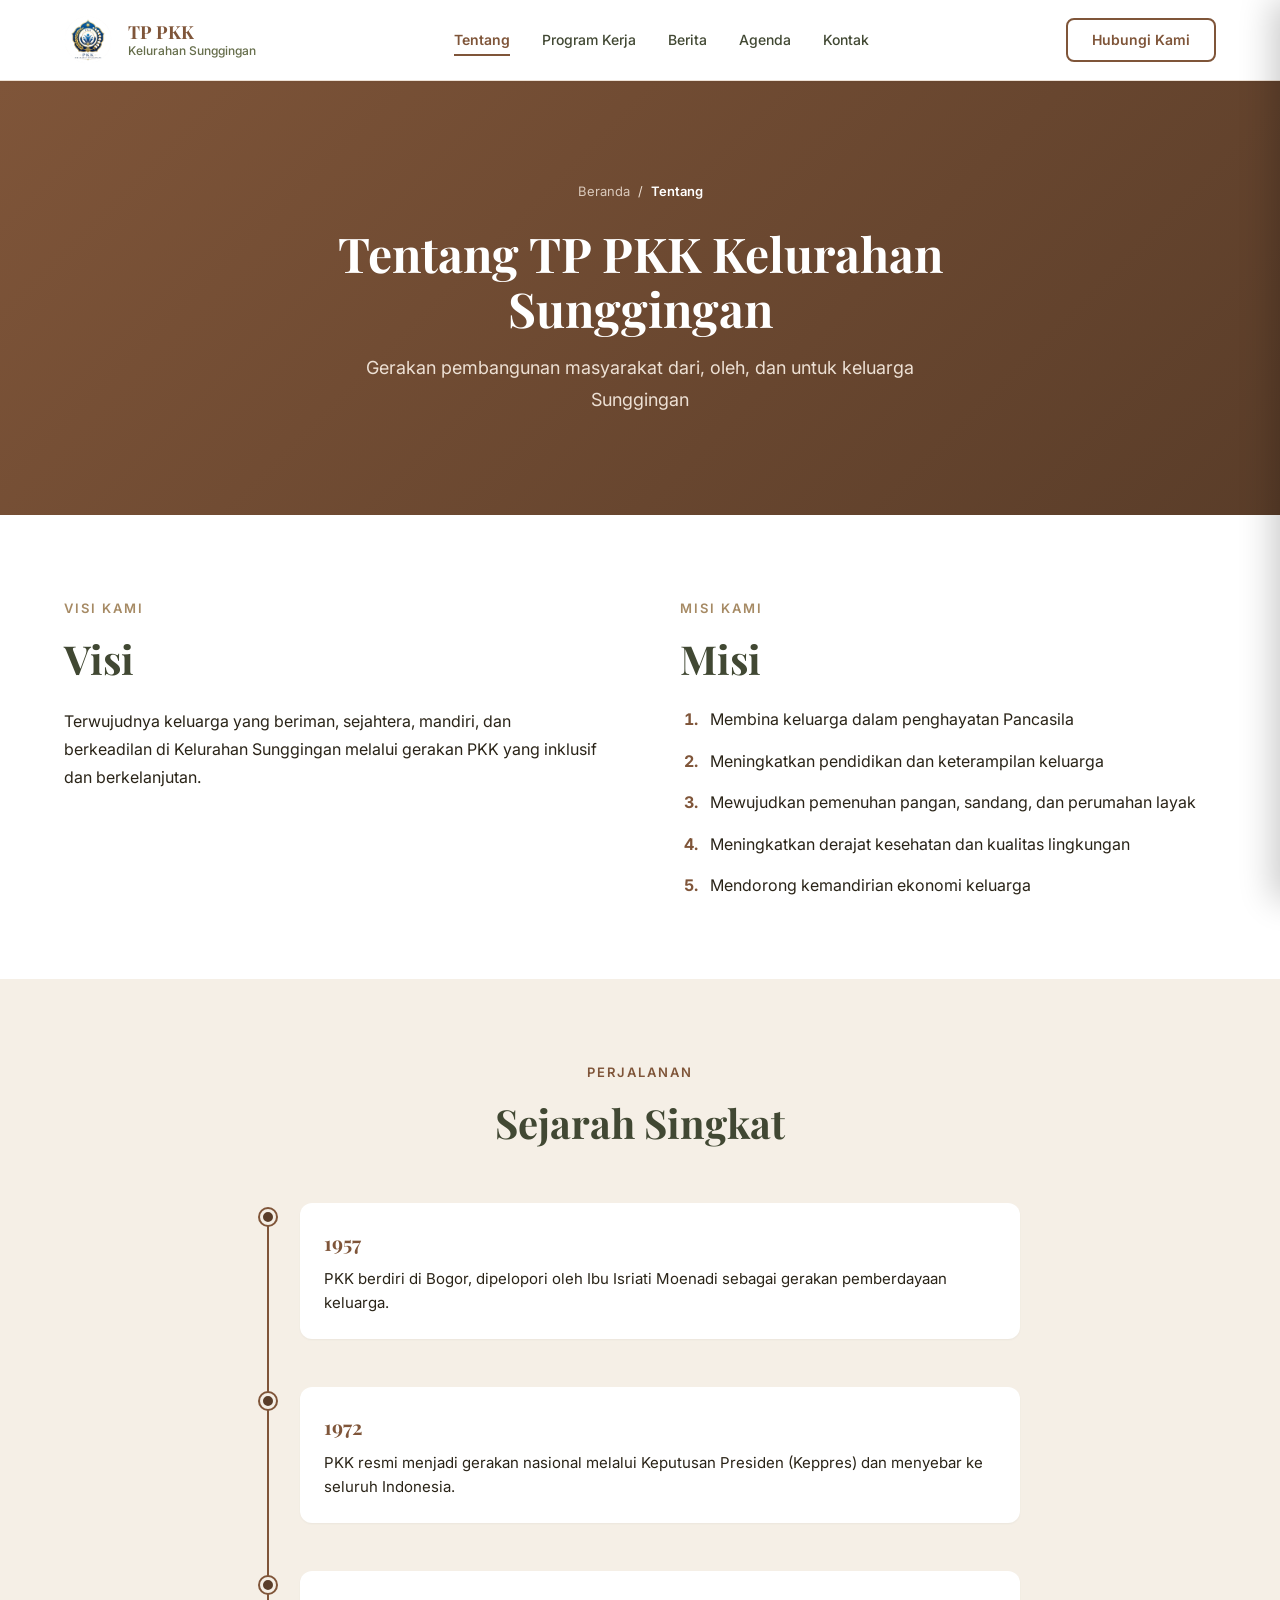
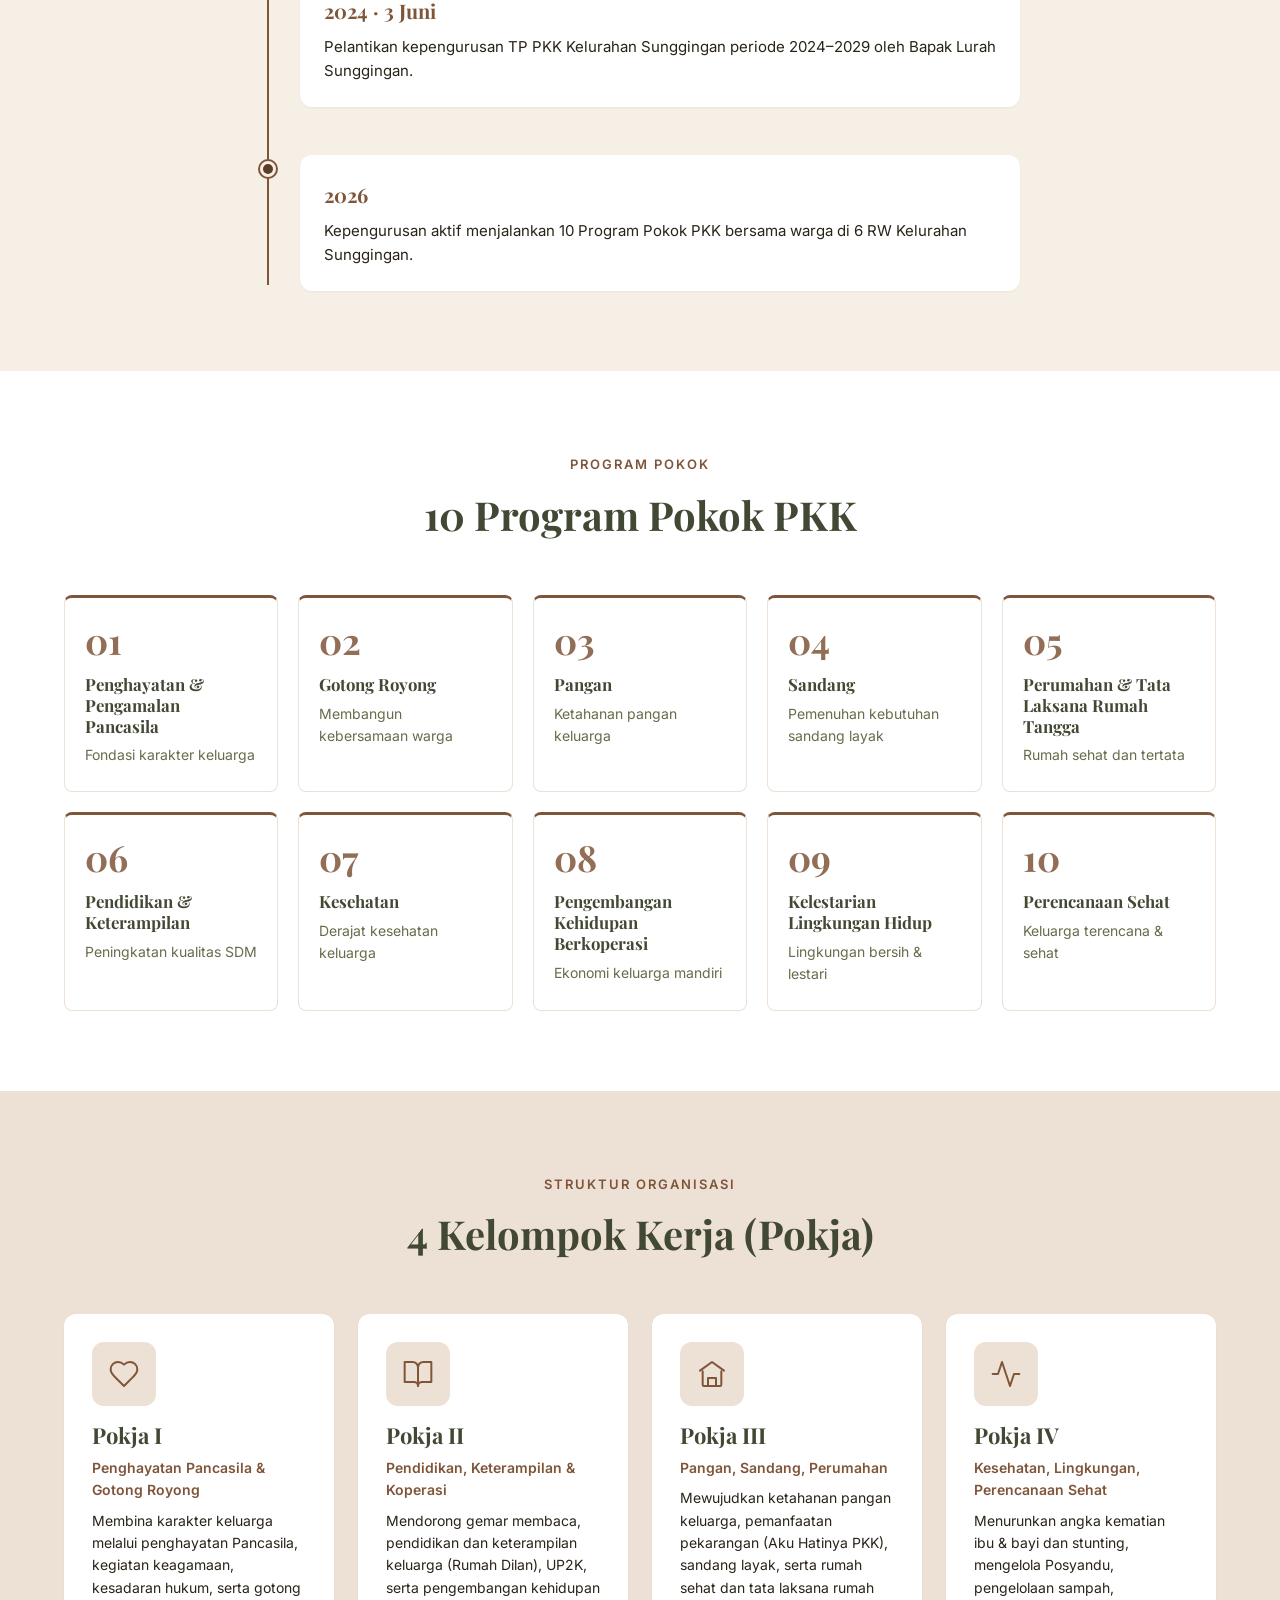
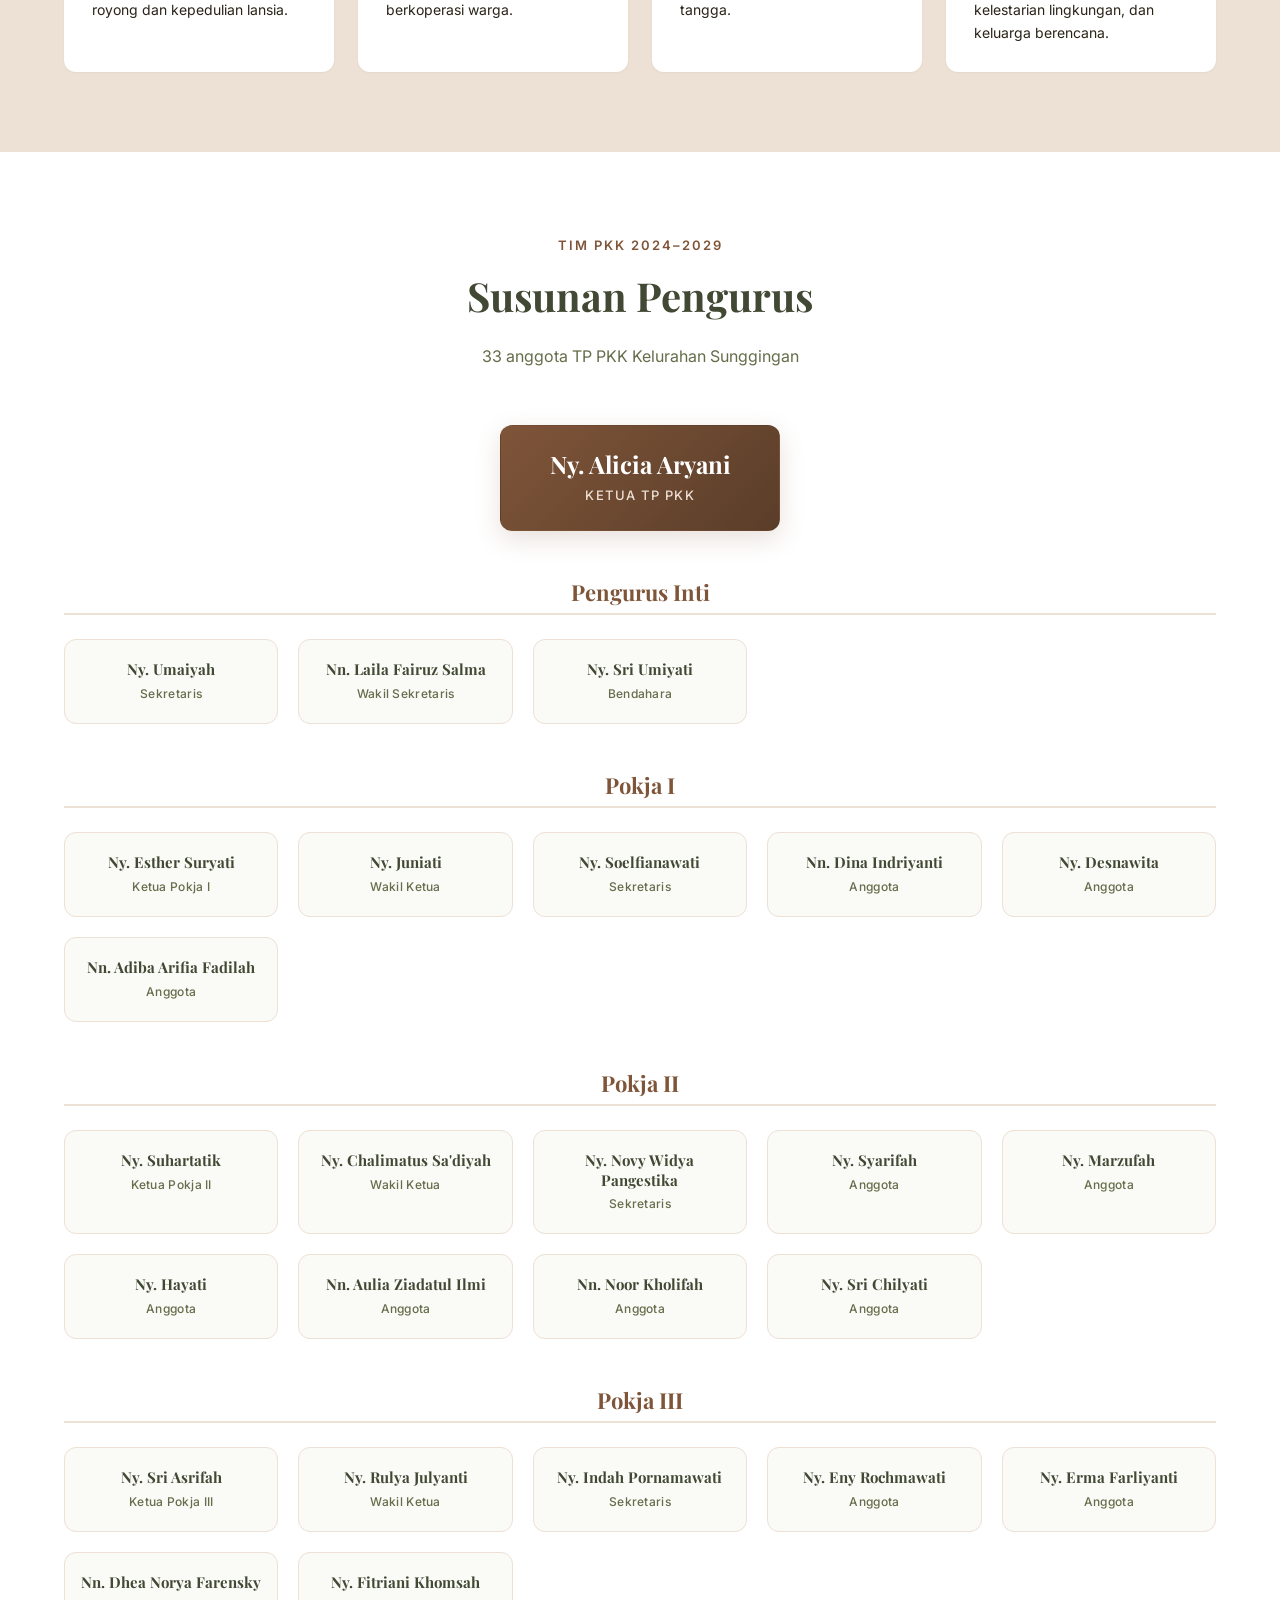
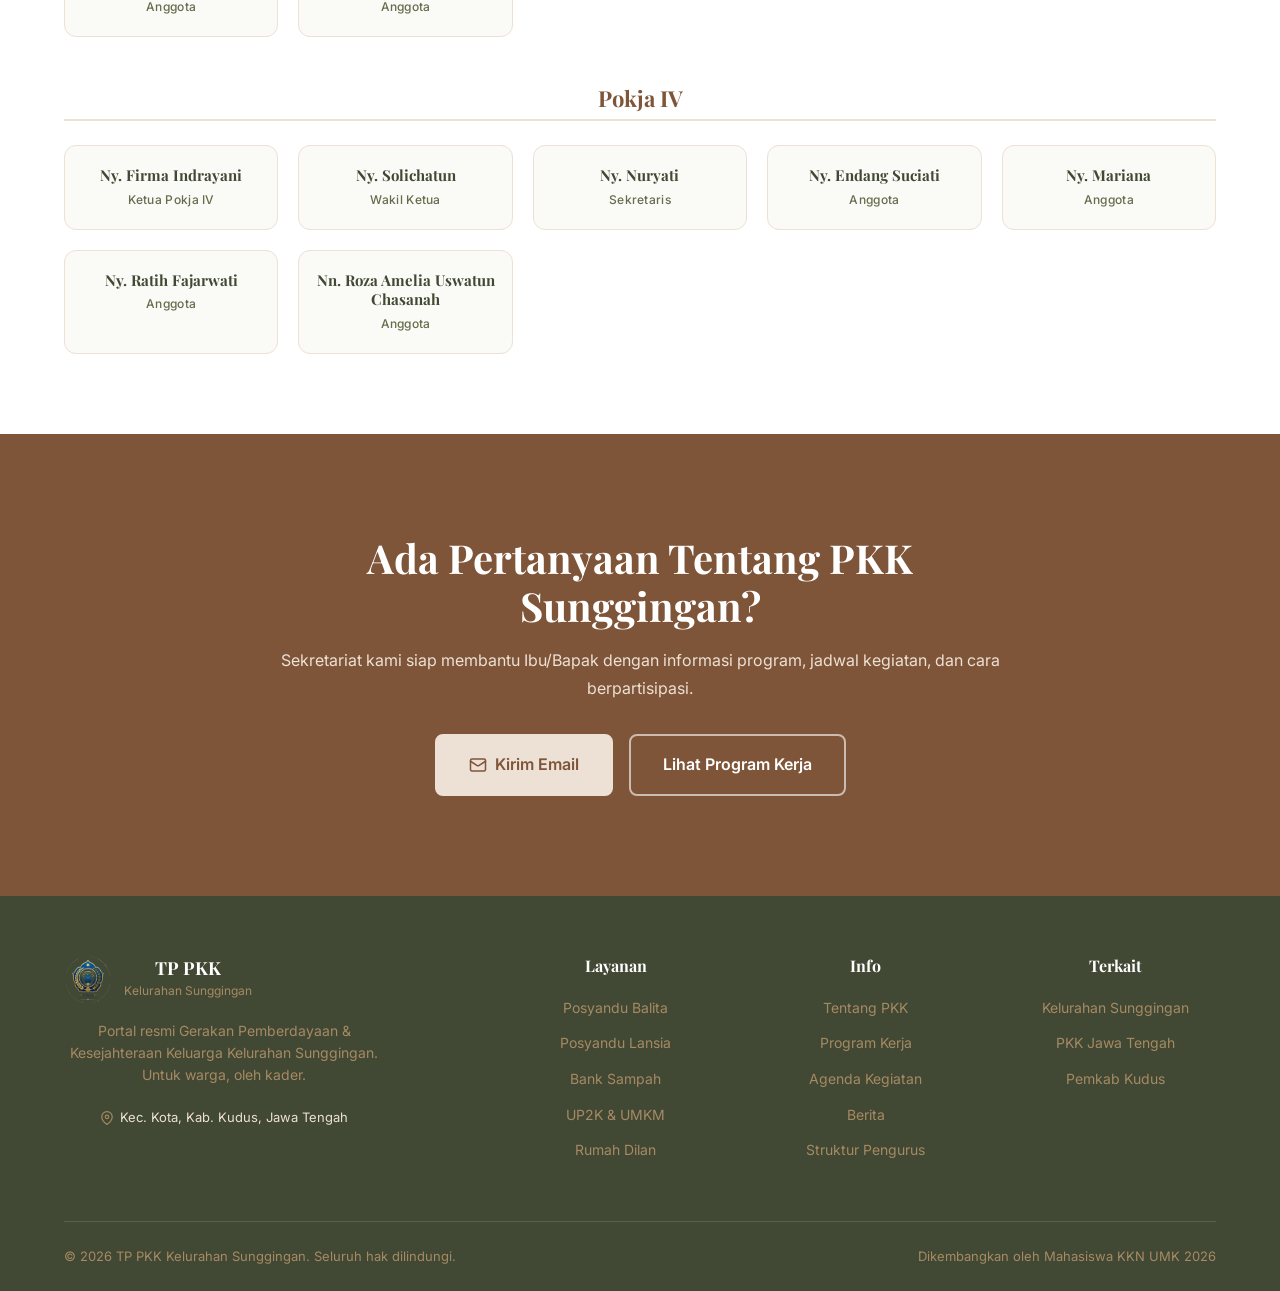
==== commit c2794bfe: "refactor: balance ukuran card Ketua vs Pengurus Inti (lebih harmonis)" ====
--- a/tentang.html
+++ b/tentang.html
@@ -359,12 +359,6 @@
         <!-- Ketua (highlight) -->
         <div class="tentang-pengurus-lead">
           <article class="tentang-pengurus-card is-ketua">
-            <span class="tentang-pengurus-avatar" aria-hidden="true">
-              <svg xmlns="http://www.w3.org/2000/svg" width="40" height="40" viewBox="0 0 24 24" fill="none" stroke="currentColor" stroke-width="1.5" stroke-linecap="round" stroke-linejoin="round">
-                <path d="M20 21v-2a4 4 0 0 0-4-4H8a4 4 0 0 0-4 4v2"/>
-                <circle cx="12" cy="7" r="4"/>
-              </svg>
-            </span>
             <p class="tentang-pengurus-name">Ny. Alicia Aryani</p>
             <p class="tentang-pengurus-role">Ketua TP PKK</p>
           </article>
@@ -374,23 +368,14 @@
         <h3 class="tentang-pengurus-subhead">Pengurus Inti</h3>
         <div class="tentang-pengurus-grid">
           <article class="tentang-pengurus-card">
-            <span class="tentang-pengurus-avatar" aria-hidden="true">
-              <svg xmlns="http://www.w3.org/2000/svg" width="32" height="32" viewBox="0 0 24 24" fill="none" stroke="currentColor" stroke-width="1.5" stroke-linecap="round" stroke-linejoin="round"><path d="M20 21v-2a4 4 0 0 0-4-4H8a4 4 0 0 0-4 4v2"/><circle cx="12" cy="7" r="4"/></svg>
-            </span>
             <p class="tentang-pengurus-name">Ny. Umaiyah</p>
             <p class="tentang-pengurus-role">Sekretaris</p>
           </article>
           <article class="tentang-pengurus-card">
-            <span class="tentang-pengurus-avatar" aria-hidden="true">
-              <svg xmlns="http://www.w3.org/2000/svg" width="32" height="32" viewBox="0 0 24 24" fill="none" stroke="currentColor" stroke-width="1.5" stroke-linecap="round" stroke-linejoin="round"><path d="M20 21v-2a4 4 0 0 0-4-4H8a4 4 0 0 0-4 4v2"/><circle cx="12" cy="7" r="4"/></svg>
-            </span>
             <p class="tentang-pengurus-name">Nn. Laila Fairuz Salma</p>
             <p class="tentang-pengurus-role">Wakil Sekretaris</p>
           </article>
           <article class="tentang-pengurus-card">
-            <span class="tentang-pengurus-avatar" aria-hidden="true">
-              <svg xmlns="http://www.w3.org/2000/svg" width="32" height="32" viewBox="0 0 24 24" fill="none" stroke="currentColor" stroke-width="1.5" stroke-linecap="round" stroke-linejoin="round"><path d="M20 21v-2a4 4 0 0 0-4-4H8a4 4 0 0 0-4 4v2"/><circle cx="12" cy="7" r="4"/></svg>
-            </span>
             <p class="tentang-pengurus-name">Ny. Sri Umiyati</p>
             <p class="tentang-pengurus-role">Bendahara</p>
           </article>
@@ -400,32 +385,32 @@
         <h3 class="tentang-pengurus-subhead">Pokja I</h3>
         <div class="tentang-pengurus-grid">
           <article class="tentang-pengurus-card">
-            <span class="tentang-pengurus-avatar" aria-hidden="true"><svg xmlns="http://www.w3.org/2000/svg" width="32" height="32" viewBox="0 0 24 24" fill="none" stroke="currentColor" stroke-width="1.5" stroke-linecap="round" stroke-linejoin="round"><path d="M20 21v-2a4 4 0 0 0-4-4H8a4 4 0 0 0-4 4v2"/><circle cx="12" cy="7" r="4"/></svg></span>
+
             <p class="tentang-pengurus-name">Ny. Esther Suryati</p>
             <p class="tentang-pengurus-role">Ketua Pokja I</p>
           </article>
           <article class="tentang-pengurus-card">
-            <span class="tentang-pengurus-avatar" aria-hidden="true"><svg xmlns="http://www.w3.org/2000/svg" width="32" height="32" viewBox="0 0 24 24" fill="none" stroke="currentColor" stroke-width="1.5" stroke-linecap="round" stroke-linejoin="round"><path d="M20 21v-2a4 4 0 0 0-4-4H8a4 4 0 0 0-4 4v2"/><circle cx="12" cy="7" r="4"/></svg></span>
+
             <p class="tentang-pengurus-name">Ny. Juniati</p>
             <p class="tentang-pengurus-role">Wakil Ketua</p>
           </article>
           <article class="tentang-pengurus-card">
-            <span class="tentang-pengurus-avatar" aria-hidden="true"><svg xmlns="http://www.w3.org/2000/svg" width="32" height="32" viewBox="0 0 24 24" fill="none" stroke="currentColor" stroke-width="1.5" stroke-linecap="round" stroke-linejoin="round"><path d="M20 21v-2a4 4 0 0 0-4-4H8a4 4 0 0 0-4 4v2"/><circle cx="12" cy="7" r="4"/></svg></span>
+
             <p class="tentang-pengurus-name">Ny. Soelfianawati</p>
             <p class="tentang-pengurus-role">Sekretaris</p>
           </article>
           <article class="tentang-pengurus-card">
-            <span class="tentang-pengurus-avatar" aria-hidden="true"><svg xmlns="http://www.w3.org/2000/svg" width="32" height="32" viewBox="0 0 24 24" fill="none" stroke="currentColor" stroke-width="1.5" stroke-linecap="round" stroke-linejoin="round"><path d="M20 21v-2a4 4 0 0 0-4-4H8a4 4 0 0 0-4 4v2"/><circle cx="12" cy="7" r="4"/></svg></span>
+
             <p class="tentang-pengurus-name">Nn. Dina Indriyanti</p>
             <p class="tentang-pengurus-role">Anggota</p>
           </article>
           <article class="tentang-pengurus-card">
-            <span class="tentang-pengurus-avatar" aria-hidden="true"><svg xmlns="http://www.w3.org/2000/svg" width="32" height="32" viewBox="0 0 24 24" fill="none" stroke="currentColor" stroke-width="1.5" stroke-linecap="round" stroke-linejoin="round"><path d="M20 21v-2a4 4 0 0 0-4-4H8a4 4 0 0 0-4 4v2"/><circle cx="12" cy="7" r="4"/></svg></span>
+
             <p class="tentang-pengurus-name">Ny. Desnawita</p>
             <p class="tentang-pengurus-role">Anggota</p>
           </article>
           <article class="tentang-pengurus-card">
-            <span class="tentang-pengurus-avatar" aria-hidden="true"><svg xmlns="http://www.w3.org/2000/svg" width="32" height="32" viewBox="0 0 24 24" fill="none" stroke="currentColor" stroke-width="1.5" stroke-linecap="round" stroke-linejoin="round"><path d="M20 21v-2a4 4 0 0 0-4-4H8a4 4 0 0 0-4 4v2"/><circle cx="12" cy="7" r="4"/></svg></span>
+
             <p class="tentang-pengurus-name">Nn. Adiba Arifia Fadilah</p>
             <p class="tentang-pengurus-role">Anggota</p>
           </article>
@@ -435,47 +420,47 @@
         <h3 class="tentang-pengurus-subhead">Pokja II</h3>
         <div class="tentang-pengurus-grid">
           <article class="tentang-pengurus-card">
-            <span class="tentang-pengurus-avatar" aria-hidden="true"><svg xmlns="http://www.w3.org/2000/svg" width="32" height="32" viewBox="0 0 24 24" fill="none" stroke="currentColor" stroke-width="1.5" stroke-linecap="round" stroke-linejoin="round"><path d="M20 21v-2a4 4 0 0 0-4-4H8a4 4 0 0 0-4 4v2"/><circle cx="12" cy="7" r="4"/></svg></span>
+
             <p class="tentang-pengurus-name">Ny. Suhartatik</p>
             <p class="tentang-pengurus-role">Ketua Pokja II</p>
           </article>
           <article class="tentang-pengurus-card">
-            <span class="tentang-pengurus-avatar" aria-hidden="true"><svg xmlns="http://www.w3.org/2000/svg" width="32" height="32" viewBox="0 0 24 24" fill="none" stroke="currentColor" stroke-width="1.5" stroke-linecap="round" stroke-linejoin="round"><path d="M20 21v-2a4 4 0 0 0-4-4H8a4 4 0 0 0-4 4v2"/><circle cx="12" cy="7" r="4"/></svg></span>
+
             <p class="tentang-pengurus-name">Ny. Chalimatus Sa'diyah</p>
             <p class="tentang-pengurus-role">Wakil Ketua</p>
           </article>
           <article class="tentang-pengurus-card">
-            <span class="tentang-pengurus-avatar" aria-hidden="true"><svg xmlns="http://www.w3.org/2000/svg" width="32" height="32" viewBox="0 0 24 24" fill="none" stroke="currentColor" stroke-width="1.5" stroke-linecap="round" stroke-linejoin="round"><path d="M20 21v-2a4 4 0 0 0-4-4H8a4 4 0 0 0-4 4v2"/><circle cx="12" cy="7" r="4"/></svg></span>
+
             <p class="tentang-pengurus-name">Ny. Novy Widya Pangestika</p>
             <p class="tentang-pengurus-role">Sekretaris</p>
           </article>
           <article class="tentang-pengurus-card">
-            <span class="tentang-pengurus-avatar" aria-hidden="true"><svg xmlns="http://www.w3.org/2000/svg" width="32" height="32" viewBox="0 0 24 24" fill="none" stroke="currentColor" stroke-width="1.5" stroke-linecap="round" stroke-linejoin="round"><path d="M20 21v-2a4 4 0 0 0-4-4H8a4 4 0 0 0-4 4v2"/><circle cx="12" cy="7" r="4"/></svg></span>
+
             <p class="tentang-pengurus-name">Ny. Syarifah</p>
             <p class="tentang-pengurus-role">Anggota</p>
           </article>
           <article class="tentang-pengurus-card">
-            <span class="tentang-pengurus-avatar" aria-hidden="true"><svg xmlns="http://www.w3.org/2000/svg" width="32" height="32" viewBox="0 0 24 24" fill="none" stroke="currentColor" stroke-width="1.5" stroke-linecap="round" stroke-linejoin="round"><path d="M20 21v-2a4 4 0 0 0-4-4H8a4 4 0 0 0-4 4v2"/><circle cx="12" cy="7" r="4"/></svg></span>
+
             <p class="tentang-pengurus-name">Ny. Marzufah</p>
             <p class="tentang-pengurus-role">Anggota</p>
           </article>
           <article class="tentang-pengurus-card">
-            <span class="tentang-pengurus-avatar" aria-hidden="true"><svg xmlns="http://www.w3.org/2000/svg" width="32" height="32" viewBox="0 0 24 24" fill="none" stroke="currentColor" stroke-width="1.5" stroke-linecap="round" stroke-linejoin="round"><path d="M20 21v-2a4 4 0 0 0-4-4H8a4 4 0 0 0-4 4v2"/><circle cx="12" cy="7" r="4"/></svg></span>
+
             <p class="tentang-pengurus-name">Ny. Hayati</p>
             <p class="tentang-pengurus-role">Anggota</p>
           </article>
           <article class="tentang-pengurus-card">
-            <span class="tentang-pengurus-avatar" aria-hidden="true"><svg xmlns="http://www.w3.org/2000/svg" width="32" height="32" viewBox="0 0 24 24" fill="none" stroke="currentColor" stroke-width="1.5" stroke-linecap="round" stroke-linejoin="round"><path d="M20 21v-2a4 4 0 0 0-4-4H8a4 4 0 0 0-4 4v2"/><circle cx="12" cy="7" r="4"/></svg></span>
+
             <p class="tentang-pengurus-name">Nn. Aulia Ziadatul Ilmi</p>
             <p class="tentang-pengurus-role">Anggota</p>
           </article>
           <article class="tentang-pengurus-card">
-            <span class="tentang-pengurus-avatar" aria-hidden="true"><svg xmlns="http://www.w3.org/2000/svg" width="32" height="32" viewBox="0 0 24 24" fill="none" stroke="currentColor" stroke-width="1.5" stroke-linecap="round" stroke-linejoin="round"><path d="M20 21v-2a4 4 0 0 0-4-4H8a4 4 0 0 0-4 4v2"/><circle cx="12" cy="7" r="4"/></svg></span>
+
             <p class="tentang-pengurus-name">Nn. Noor Kholifah</p>
             <p class="tentang-pengurus-role">Anggota</p>
           </article>
           <article class="tentang-pengurus-card">
-            <span class="tentang-pengurus-avatar" aria-hidden="true"><svg xmlns="http://www.w3.org/2000/svg" width="32" height="32" viewBox="0 0 24 24" fill="none" stroke="currentColor" stroke-width="1.5" stroke-linecap="round" stroke-linejoin="round"><path d="M20 21v-2a4 4 0 0 0-4-4H8a4 4 0 0 0-4 4v2"/><circle cx="12" cy="7" r="4"/></svg></span>
+
             <p class="tentang-pengurus-name">Ny. Sri Chilyati</p>
             <p class="tentang-pengurus-role">Anggota</p>
           </article>
@@ -485,37 +470,37 @@
         <h3 class="tentang-pengurus-subhead">Pokja III</h3>
         <div class="tentang-pengurus-grid">
           <article class="tentang-pengurus-card">
-            <span class="tentang-pengurus-avatar" aria-hidden="true"><svg xmlns="http://www.w3.org/2000/svg" width="32" height="32" viewBox="0 0 24 24" fill="none" stroke="currentColor" stroke-width="1.5" stroke-linecap="round" stroke-linejoin="round"><path d="M20 21v-2a4 4 0 0 0-4-4H8a4 4 0 0 0-4 4v2"/><circle cx="12" cy="7" r="4"/></svg></span>
+
             <p class="tentang-pengurus-name">Ny. Sri Asrifah</p>
             <p class="tentang-pengurus-role">Ketua Pokja III</p>
           </article>
           <article class="tentang-pengurus-card">
-            <span class="tentang-pengurus-avatar" aria-hidden="true"><svg xmlns="http://www.w3.org/2000/svg" width="32" height="32" viewBox="0 0 24 24" fill="none" stroke="currentColor" stroke-width="1.5" stroke-linecap="round" stroke-linejoin="round"><path d="M20 21v-2a4 4 0 0 0-4-4H8a4 4 0 0 0-4 4v2"/><circle cx="12" cy="7" r="4"/></svg></span>
+
             <p class="tentang-pengurus-name">Ny. Rulya Julyanti</p>
             <p class="tentang-pengurus-role">Wakil Ketua</p>
           </article>
           <article class="tentang-pengurus-card">
-            <span class="tentang-pengurus-avatar" aria-hidden="true"><svg xmlns="http://www.w3.org/2000/svg" width="32" height="32" viewBox="0 0 24 24" fill="none" stroke="currentColor" stroke-width="1.5" stroke-linecap="round" stroke-linejoin="round"><path d="M20 21v-2a4 4 0 0 0-4-4H8a4 4 0 0 0-4 4v2"/><circle cx="12" cy="7" r="4"/></svg></span>
+
             <p class="tentang-pengurus-name">Ny. Indah Pornamawati</p>
             <p class="tentang-pengurus-role">Sekretaris</p>
           </article>
           <article class="tentang-pengurus-card">
-            <span class="tentang-pengurus-avatar" aria-hidden="true"><svg xmlns="http://www.w3.org/2000/svg" width="32" height="32" viewBox="0 0 24 24" fill="none" stroke="currentColor" stroke-width="1.5" stroke-linecap="round" stroke-linejoin="round"><path d="M20 21v-2a4 4 0 0 0-4-4H8a4 4 0 0 0-4 4v2"/><circle cx="12" cy="7" r="4"/></svg></span>
+
             <p class="tentang-pengurus-name">Ny. Eny Rochmawati</p>
             <p class="tentang-pengurus-role">Anggota</p>
           </article>
           <article class="tentang-pengurus-card">
-            <span class="tentang-pengurus-avatar" aria-hidden="true"><svg xmlns="http://www.w3.org/2000/svg" width="32" height="32" viewBox="0 0 24 24" fill="none" stroke="currentColor" stroke-width="1.5" stroke-linecap="round" stroke-linejoin="round"><path d="M20 21v-2a4 4 0 0 0-4-4H8a4 4 0 0 0-4 4v2"/><circle cx="12" cy="7" r="4"/></svg></span>
+
             <p class="tentang-pengurus-name">Ny. Erma Farliyanti</p>
             <p class="tentang-pengurus-role">Anggota</p>
           </article>
           <article class="tentang-pengurus-card">
-            <span class="tentang-pengurus-avatar" aria-hidden="true"><svg xmlns="http://www.w3.org/2000/svg" width="32" height="32" viewBox="0 0 24 24" fill="none" stroke="currentColor" stroke-width="1.5" stroke-linecap="round" stroke-linejoin="round"><path d="M20 21v-2a4 4 0 0 0-4-4H8a4 4 0 0 0-4 4v2"/><circle cx="12" cy="7" r="4"/></svg></span>
+
             <p class="tentang-pengurus-name">Nn. Dhea Norya Farensky</p>
             <p class="tentang-pengurus-role">Anggota</p>
           </article>
           <article class="tentang-pengurus-card">
-            <span class="tentang-pengurus-avatar" aria-hidden="true"><svg xmlns="http://www.w3.org/2000/svg" width="32" height="32" viewBox="0 0 24 24" fill="none" stroke="currentColor" stroke-width="1.5" stroke-linecap="round" stroke-linejoin="round"><path d="M20 21v-2a4 4 0 0 0-4-4H8a4 4 0 0 0-4 4v2"/><circle cx="12" cy="7" r="4"/></svg></span>
+
             <p class="tentang-pengurus-name">Ny. Fitriani Khomsah</p>
             <p class="tentang-pengurus-role">Anggota</p>
           </article>
@@ -525,37 +510,37 @@
         <h3 class="tentang-pengurus-subhead">Pokja IV</h3>
         <div class="tentang-pengurus-grid">
           <article class="tentang-pengurus-card">
-            <span class="tentang-pengurus-avatar" aria-hidden="true"><svg xmlns="http://www.w3.org/2000/svg" width="32" height="32" viewBox="0 0 24 24" fill="none" stroke="currentColor" stroke-width="1.5" stroke-linecap="round" stroke-linejoin="round"><path d="M20 21v-2a4 4 0 0 0-4-4H8a4 4 0 0 0-4 4v2"/><circle cx="12" cy="7" r="4"/></svg></span>
+
             <p class="tentang-pengurus-name">Ny. Firma Indrayani</p>
             <p class="tentang-pengurus-role">Ketua Pokja IV</p>
           </article>
           <article class="tentang-pengurus-card">
-            <span class="tentang-pengurus-avatar" aria-hidden="true"><svg xmlns="http://www.w3.org/2000/svg" width="32" height="32" viewBox="0 0 24 24" fill="none" stroke="currentColor" stroke-width="1.5" stroke-linecap="round" stroke-linejoin="round"><path d="M20 21v-2a4 4 0 0 0-4-4H8a4 4 0 0 0-4 4v2"/><circle cx="12" cy="7" r="4"/></svg></span>
+
             <p class="tentang-pengurus-name">Ny. Solichatun</p>
             <p class="tentang-pengurus-role">Wakil Ketua</p>
           </article>
           <article class="tentang-pengurus-card">
-            <span class="tentang-pengurus-avatar" aria-hidden="true"><svg xmlns="http://www.w3.org/2000/svg" width="32" height="32" viewBox="0 0 24 24" fill="none" stroke="currentColor" stroke-width="1.5" stroke-linecap="round" stroke-linejoin="round"><path d="M20 21v-2a4 4 0 0 0-4-4H8a4 4 0 0 0-4 4v2"/><circle cx="12" cy="7" r="4"/></svg></span>
+
             <p class="tentang-pengurus-name">Ny. Nuryati</p>
             <p class="tentang-pengurus-role">Sekretaris</p>
           </article>
           <article class="tentang-pengurus-card">
-            <span class="tentang-pengurus-avatar" aria-hidden="true"><svg xmlns="http://www.w3.org/2000/svg" width="32" height="32" viewBox="0 0 24 24" fill="none" stroke="currentColor" stroke-width="1.5" stroke-linecap="round" stroke-linejoin="round"><path d="M20 21v-2a4 4 0 0 0-4-4H8a4 4 0 0 0-4 4v2"/><circle cx="12" cy="7" r="4"/></svg></span>
+
             <p class="tentang-pengurus-name">Ny. Endang Suciati</p>
             <p class="tentang-pengurus-role">Anggota</p>
           </article>
           <article class="tentang-pengurus-card">
-            <span class="tentang-pengurus-avatar" aria-hidden="true"><svg xmlns="http://www.w3.org/2000/svg" width="32" height="32" viewBox="0 0 24 24" fill="none" stroke="currentColor" stroke-width="1.5" stroke-linecap="round" stroke-linejoin="round"><path d="M20 21v-2a4 4 0 0 0-4-4H8a4 4 0 0 0-4 4v2"/><circle cx="12" cy="7" r="4"/></svg></span>
+
             <p class="tentang-pengurus-name">Ny. Mariana</p>
             <p class="tentang-pengurus-role">Anggota</p>
           </article>
           <article class="tentang-pengurus-card">
-            <span class="tentang-pengurus-avatar" aria-hidden="true"><svg xmlns="http://www.w3.org/2000/svg" width="32" height="32" viewBox="0 0 24 24" fill="none" stroke="currentColor" stroke-width="1.5" stroke-linecap="round" stroke-linejoin="round"><path d="M20 21v-2a4 4 0 0 0-4-4H8a4 4 0 0 0-4 4v2"/><circle cx="12" cy="7" r="4"/></svg></span>
+
             <p class="tentang-pengurus-name">Ny. Ratih Fajarwati</p>
             <p class="tentang-pengurus-role">Anggota</p>
           </article>
           <article class="tentang-pengurus-card">
-            <span class="tentang-pengurus-avatar" aria-hidden="true"><svg xmlns="http://www.w3.org/2000/svg" width="32" height="32" viewBox="0 0 24 24" fill="none" stroke="currentColor" stroke-width="1.5" stroke-linecap="round" stroke-linejoin="round"><path d="M20 21v-2a4 4 0 0 0-4-4H8a4 4 0 0 0-4 4v2"/><circle cx="12" cy="7" r="4"/></svg></span>
+
             <p class="tentang-pengurus-name">Nn. Roza Amelia Uswatun Chasanah</p>
             <p class="tentang-pengurus-role">Anggota</p>
           </article>
--- a/assets/css/style.css
+++ b/assets/css/style.css
@@ -904,10 +904,11 @@
 /* ── Grid 4 Card ── */
 .program-grid {
   display: grid;
-  grid-template-columns: repeat(4, 1fr);
-  gap: 24px;
-}
-
+  grid-template-columns: repeat(2, 1fr);
+  gap: 32px;
+  max-width: 900px;
+  margin: 0 auto;
+}
 /* ── Card ── */
 .program-card {
   background-color: #FFFFFF;
@@ -980,6 +981,7 @@
   .program-grid {
     grid-template-columns: repeat(2, 1fr);
     gap: 20px;
+    max-width: 100%;
   }
 }
 
@@ -2335,72 +2337,69 @@
   background-color: var(--color-near-white);
   border: 1px solid var(--color-background);
   border-radius: var(--radius-lg);
-  padding: 24px 16px;
+  padding: 20px 16px;
   text-align: center;
   display: flex;
   flex-direction: column;
   align-items: center;
-  gap: var(--space-sm);
-  transition: transform var(--transition-normal), box-shadow var(--transition-normal);
+  gap: 4px;
+  transition: transform var(--transition-normal), box-shadow var(--transition-normal), border-color var(--transition-normal);
 }
 
 .tentang-pengurus-card:hover {
   transform: translateY(-4px);
   box-shadow: 0 12px 32px rgba(127, 85, 57, 0.12);
-}
-
-.tentang-pengurus-avatar {
-  width: 72px;
-  height: 72px;
-  border-radius: 50%;
-  background-color: var(--color-background);
-  color: var(--color-primary);
-  display: flex;
-  align-items: center;
-  justify-content: center;
-  flex-shrink: 0;
+  border-color: var(--color-accent);
 }
 
 .tentang-pengurus-name {
   font-family: var(--font-heading);
   font-size: 15px;
   font-weight: 700;
-  line-height: 1.25;
+  line-height: 1.3;
   color: var(--color-text-dark);
+  margin: 0;
 }
 
 .tentang-pengurus-role {
   font-family: var(--font-body);
-  font-size: 13px;
+  font-size: 12px;
+  font-weight: 500;
+  letter-spacing: 0.3px;
   color: var(--color-accent);
+  margin: 0;
 }
 
 /* Kartu Ketua (highlight) */
 .tentang-pengurus-card.is-ketua {
   background: linear-gradient(135deg, #7f5539 0%, #5a3d29 100%);
   border-color: transparent;
-  max-width: 320px;
+  max-width: 280px;
   width: 100%;
-  padding: 32px 24px;
-}
-
-.tentang-pengurus-card.is-ketua .tentang-pengurus-avatar {
-  width: 88px;
-  height: 88px;
-  background-color: rgba(237, 224, 212, 0.2);
+  padding: 24px 20px;
+  gap: 6px;
+  box-shadow: 0 8px 24px rgba(127, 85, 57, 0.18);
+}
+
+.tentang-pengurus-card.is-ketua:hover {
+  transform: translateY(-6px);
+  box-shadow: 0 16px 40px rgba(127, 85, 57, 0.28);
+  border-color: transparent;
+}
+
+.tentang-pengurus-card.is-ketua .tentang-pengurus-name {
+  font-size: 24px;
   color: var(--color-white);
-}
-
-.tentang-pengurus-card.is-ketua .tentang-pengurus-name {
-  font-size: 20px;
-  color: var(--color-white);
+  line-height: 1.2;
 }
 
 .tentang-pengurus-card.is-ketua .tentang-pengurus-role {
+  font-size: 13px;
   color: var(--color-background);
   font-weight: 500;
-}
-
+  text-transform: uppercase;
+  letter-spacing: 1.5px;
+}
 /* ───────────────────────────────────────────────────────────────
    TENTANG · SECTION 7: CTA HUBUNGI KAMI
    ─────────────────────────────────────────────────────────────── */
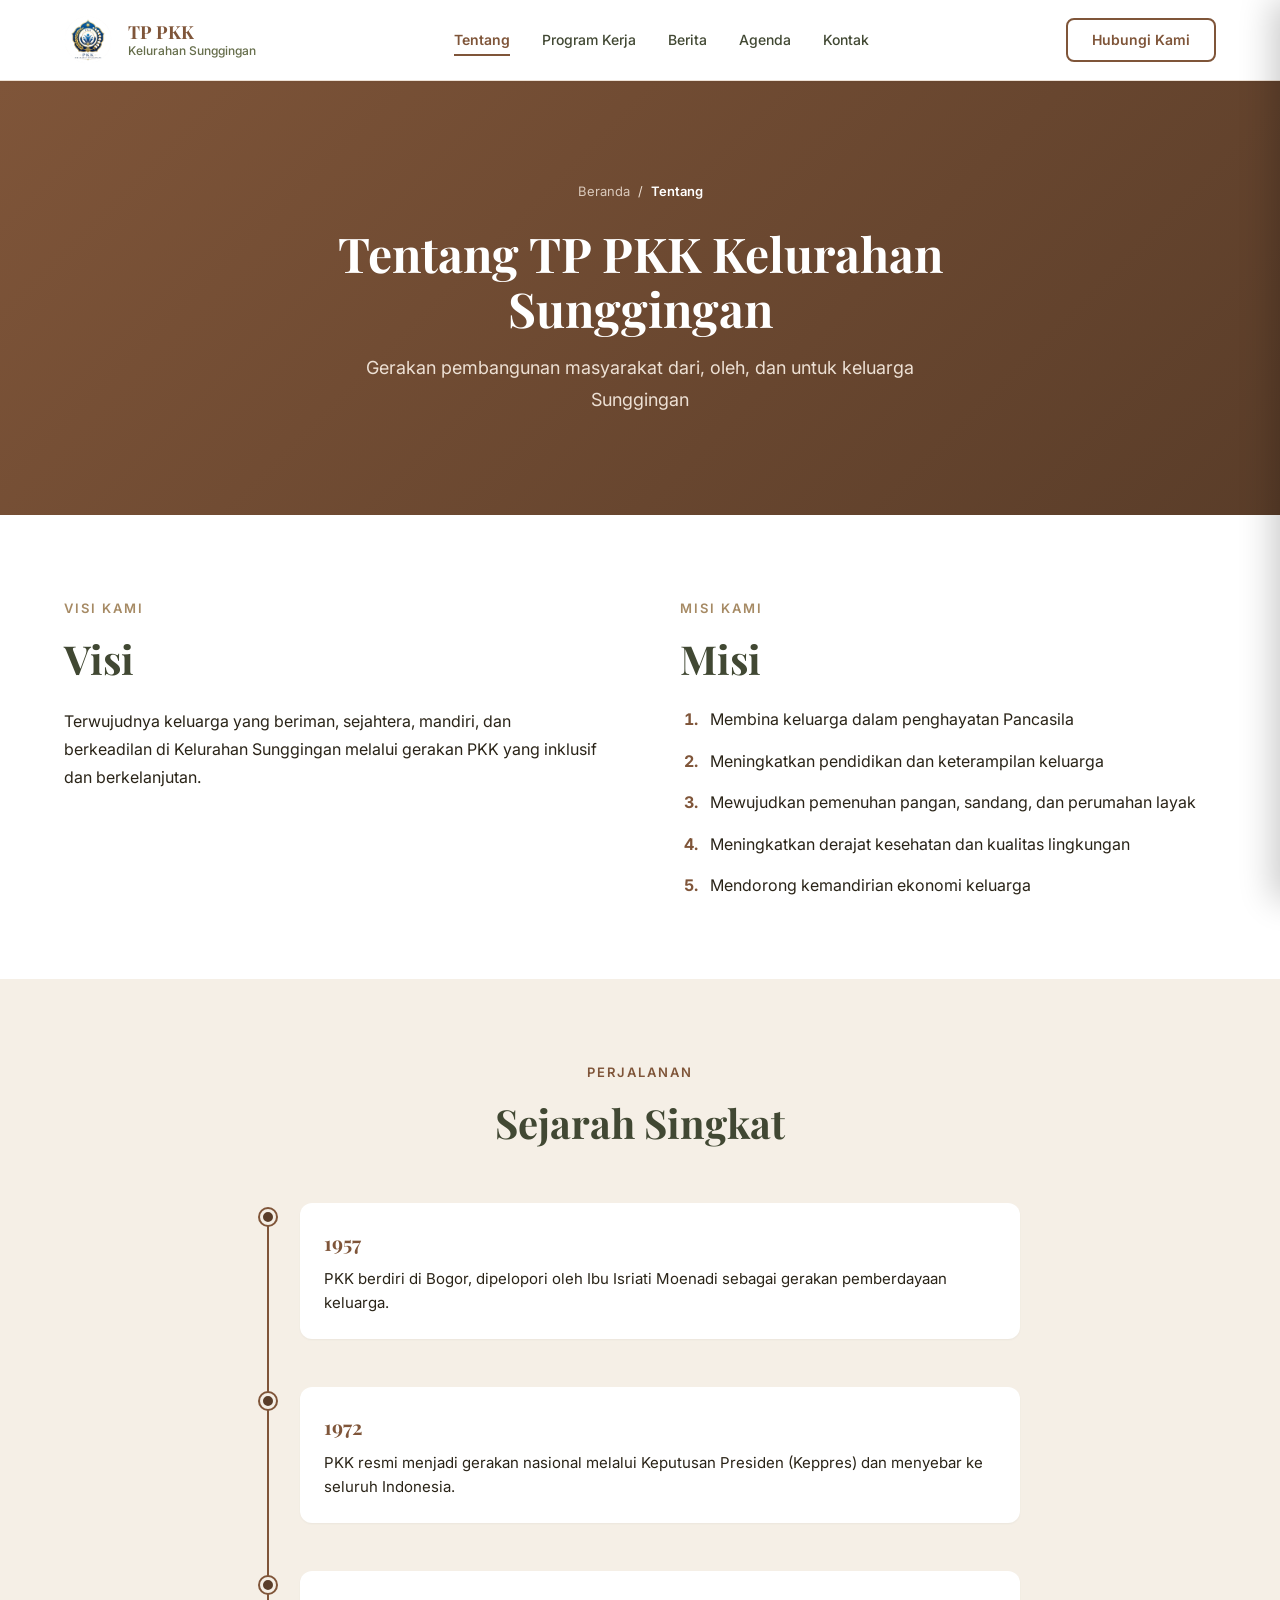
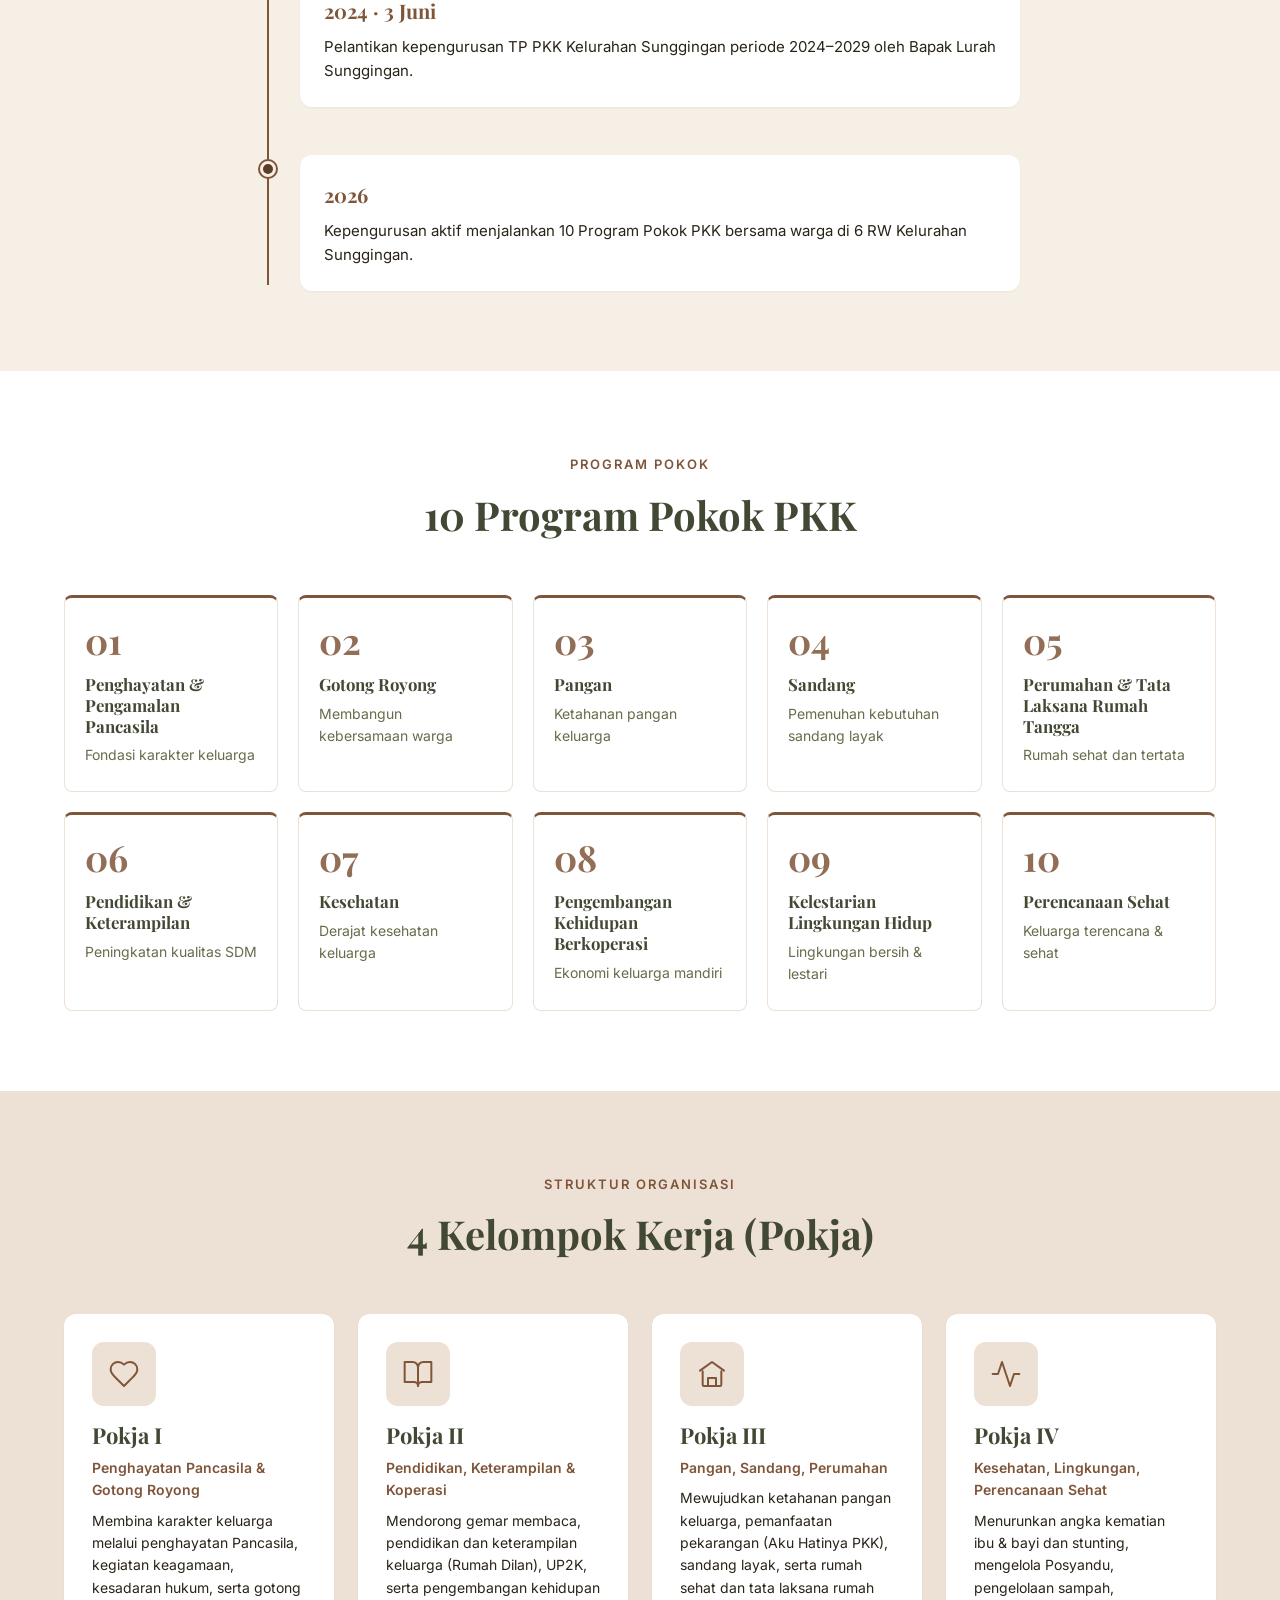
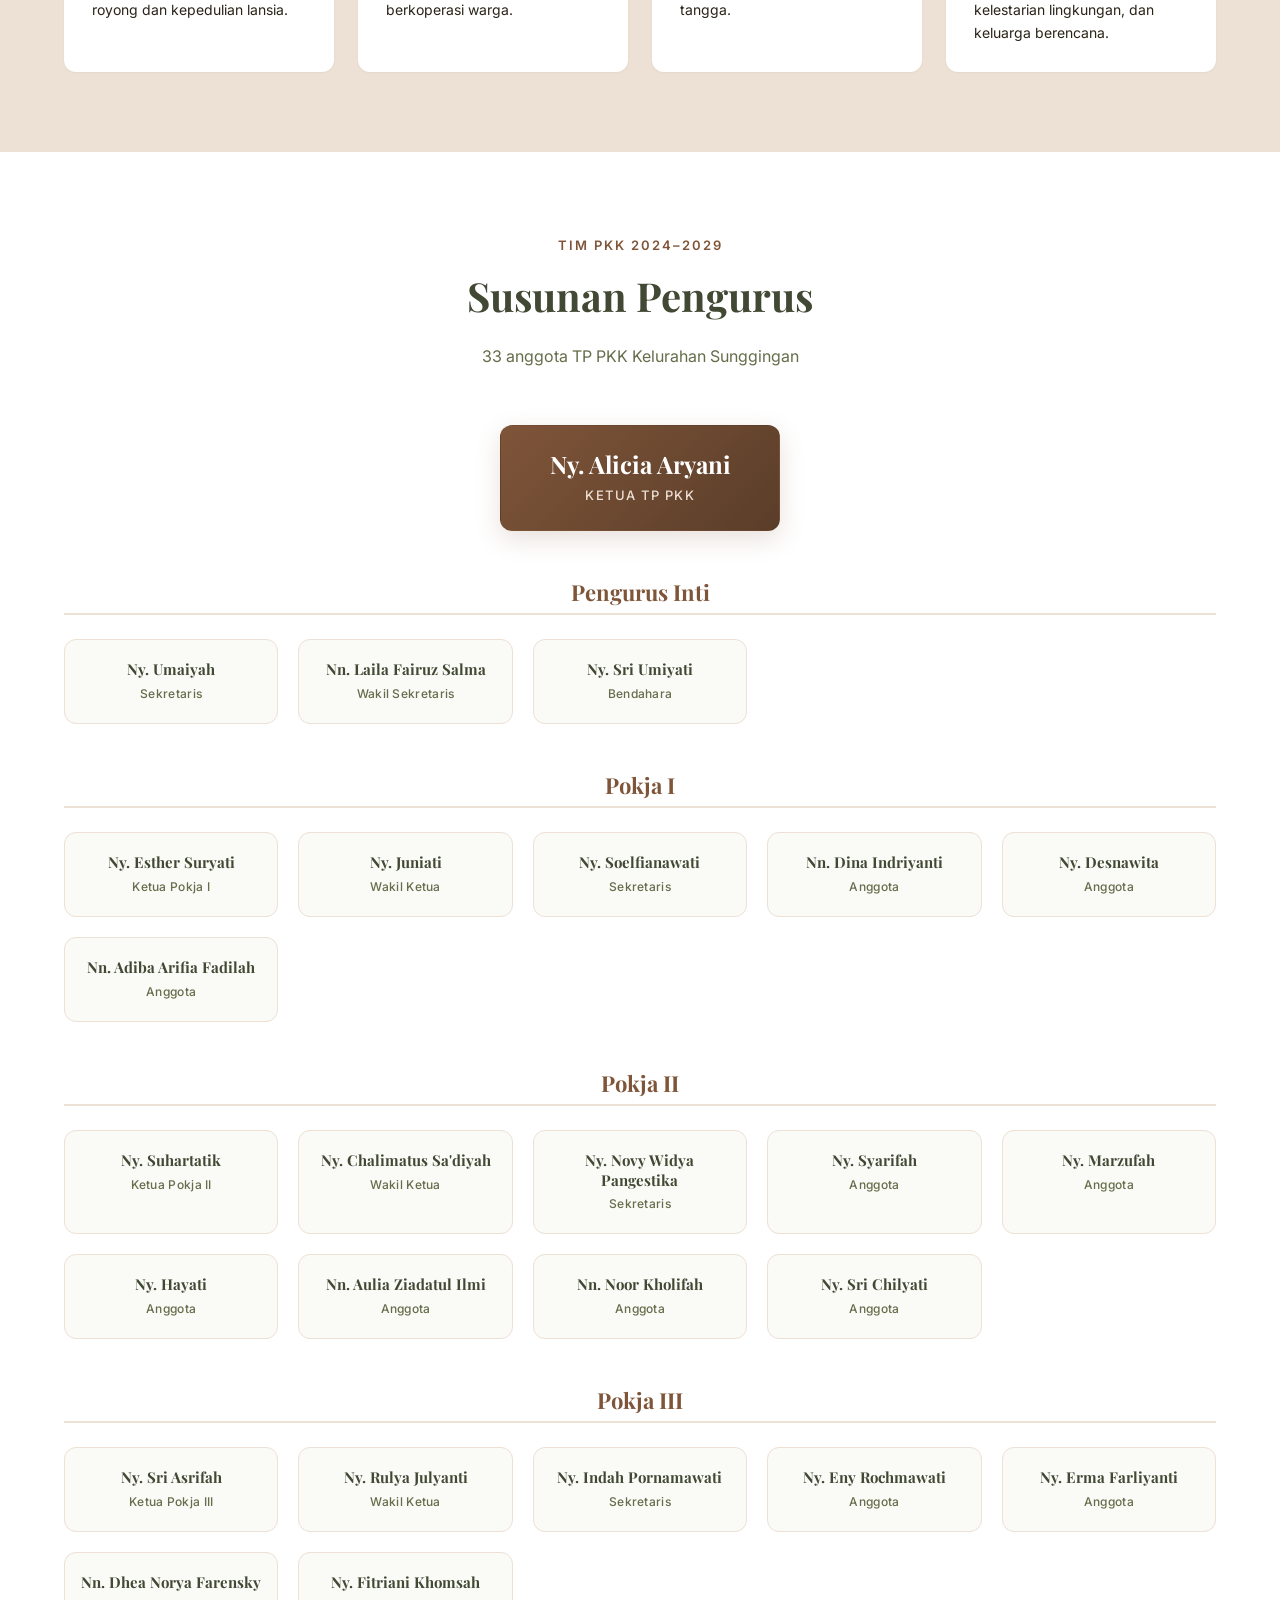
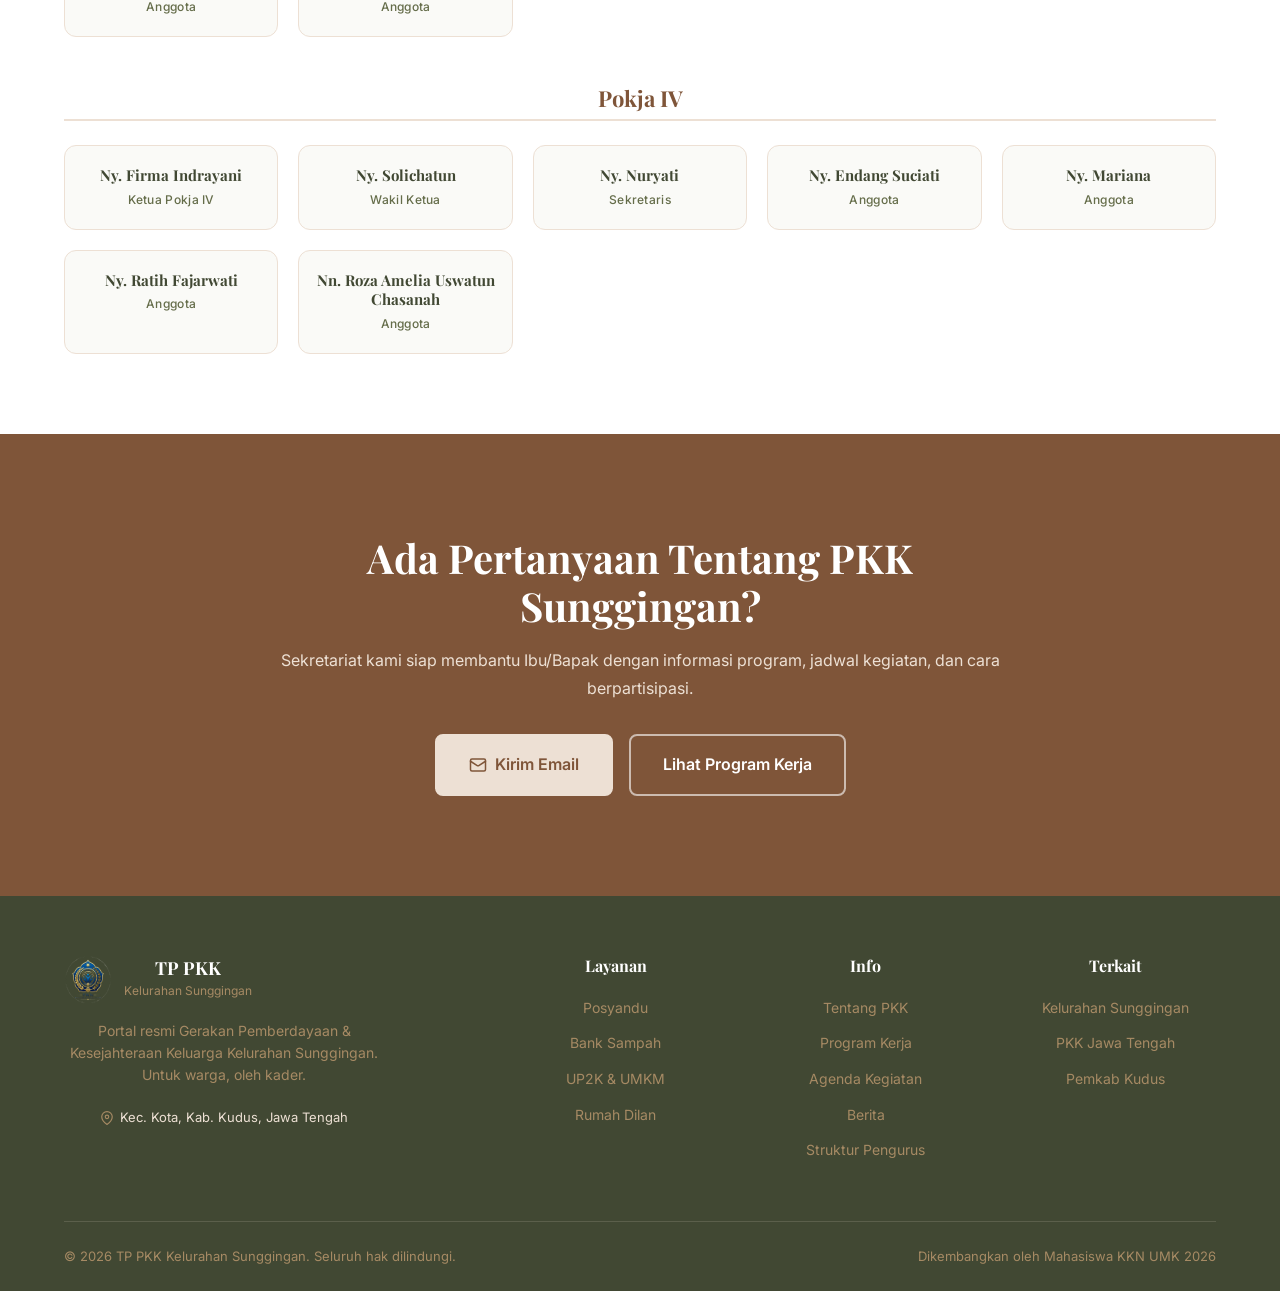
==== commit 459aa904: "fix: restore struktur footer 4 kolom yang rusak" ====
--- a/tentang.html
+++ b/tentang.html
@@ -578,85 +578,84 @@
 
   </main>
 
-  <!-- ══════════════════════════════════════════════════════════
-       FOOTER (reuse dari index.html)
-       ══════════════════════════════════════════════════════════ -->
-  <footer class="site-footer">
-    <div class="container">
-
-      <!-- Footer Main: 4 Kolom -->
-      <div class="footer-main">
-
-        <!-- Kolom 1: Brand -->
-        <div class="footer-col footer-brand">
-          <div class="footer-logo">
-            <img src="assets/img/logo/logo-pkk.PNG" alt="Logo TP PKK Kelurahan Sunggingan" class="footer-logo-img">
-            <div class="footer-brand-text">
-              <span class="footer-brand-name">TP PKK</span>
-              <span class="footer-brand-sub">Kelurahan Sunggingan</span>
-            </div>
+<!-- ══════════════════════════════════════════════════════════
+     FOOTER
+     ══════════════════════════════════════════════════════════ -->
+<footer class="site-footer">
+  <div class="container">
+    
+    <!-- Footer Main: 4 Kolom -->
+    <div class="footer-main">
+      
+      <!-- Kolom 1: Brand -->
+      <div class="footer-col footer-brand">
+        <div class="footer-logo">
+          <img src="assets/img/logo/logo-pkk.PNG" alt="Logo TP PKK Kelurahan Sunggingan" class="footer-logo-img">
+          <div class="footer-brand-text">
+            <span class="footer-brand-name">TP PKK</span>
+            <span class="footer-brand-sub">Kelurahan Sunggingan</span>
           </div>
-          <p class="footer-desc">
-            Portal resmi Gerakan Pemberdayaan &amp; Kesejahteraan Keluarga
-            Kelurahan Sunggingan. Untuk warga, oleh kader.
-          </p>
-          <div class="footer-address">
-            <svg xmlns="http://www.w3.org/2000/svg" width="14" height="14" viewBox="0 0 24 24" fill="none" stroke="currentColor" stroke-width="2" stroke-linecap="round" stroke-linejoin="round">
-              <path d="M21 10c0 7-9 13-9 13s-9-6-9-13a9 9 0 0 1 18 0z"/>
-              <circle cx="12" cy="10" r="3"/>
-            </svg>
-            Kec. Kota, Kab. Kudus, Jawa Tengah
-          </div>
-        </div>
-
-        <!-- Kolom 2: Layanan -->
-        <div class="footer-col">
-          <h4 class="footer-heading">Layanan</h4>
-          <ul class="footer-links">
-            <li><a href="posyandu.html">Posyandu Balita</a></li>
-            <li><a href="posyandu.html">Posyandu Lansia</a></li>
-            <li><a href="bank-sampah.html">Bank Sampah</a></li>
-            <li><a href="umkm.html">UP2K &amp; UMKM</a></li>
-            <li><a href="rumah-dilan.html">Rumah Dilan</a></li>
-          </ul>
-        </div>
-
-        <!-- Kolom 3: Info -->
-        <div class="footer-col">
-          <h4 class="footer-heading">Info</h4>
-          <ul class="footer-links">
-            <li><a href="tentang.html">Tentang PKK</a></li>
-            <li><a href="index.html#program">Program Kerja</a></li>
-            <li><a href="agenda.html">Agenda Kegiatan</a></li>
-            <li><a href="berita/">Berita</a></li>
-            <li><a href="tentang.html#pengurus">Struktur Pengurus</a></li>
-          </ul>
-        </div>
-
-        <!-- Kolom 4: Terkait -->
-        <div class="footer-col">
-          <h4 class="footer-heading">Terkait</h4>
-          <ul class="footer-links">
-            <li><a href="https://kelurahan-sunggingan.kuduskab.go.id" target="_blank" rel="noopener">Kelurahan Sunggingan</a></li>
-            <li><a href="https://pkk.jatengprov.go.id" target="_blank" rel="noopener">PKK Jawa Tengah</a></li>
-            <li><a href="https://kuduskab.go.id" target="_blank" rel="noopener">Pemkab Kudus</a></li>
-          </ul>
-        </div>
-
-      </div>
-
-      <!-- Footer Bottom: Copyright -->
-      <div class="footer-bottom">
-        <p class="footer-copyright">
-          © 2026 TP PKK Kelurahan Sunggingan. Seluruh hak dilindungi.
+        </div>
+        <p class="footer-desc">
+          Portal resmi Gerakan Pemberdayaan & Kesejahteraan Keluarga
+          Kelurahan Sunggingan. Untuk warga, oleh kader.
         </p>
-        <p class="footer-credit">
-          Dikembangkan oleh Mahasiswa KKN UMK 2026
-        </p>
+        <div class="footer-address">
+          <svg xmlns="http://www.w3.org/2000/svg" width="14" height="14" viewBox="0 0 24 24" fill="none" stroke="currentColor" stroke-width="2" stroke-linecap="round" stroke-linejoin="round">
+            <path d="M21 10c0 7-9 13-9 13s-9-6-9-13a9 9 0 0 1 18 0z"/>
+            <circle cx="12" cy="10" r="3"/>
+          </svg>
+          Kec. Kota, Kab. Kudus, Jawa Tengah
+        </div>
+      </div>
+
+      <!-- Kolom 2: Layanan -->
+      <div class="footer-col">
+        <h4 class="footer-heading">Layanan</h4>
+        <ul class="footer-links">
+          <li><a href="index.html#agenda">Posyandu</a></li>
+          <li><a href="index.html#berita">Bank Sampah</a></li>
+          <li><a href="index.html#berita">UP2K & UMKM</a></li>
+          <li><a href="index.html#berita">Rumah Dilan</a></li>
+        </ul>
+      </div>
+
+      <!-- Kolom 3: Info -->
+      <div class="footer-col">
+        <h4 class="footer-heading">Info</h4>
+        <ul class="footer-links">
+          <li><a href="tentang.html">Tentang PKK</a></li>
+          <li><a href="index.html#program">Program Kerja</a></li>
+          <li><a href="index.html#agenda">Agenda Kegiatan</a></li>
+          <li><a href="index.html#berita">Berita</a></li>
+          <li><a href="tentang.html#pengurus">Struktur Pengurus</a></li>
+        </ul>
+      </div>
+
+      <!-- Kolom 4: Terkait -->
+      <div class="footer-col">
+        <h4 class="footer-heading">Terkait</h4>
+        <ul class="footer-links">
+          <li><a href="https://kelurahan-sunggingan.kuduskab.go.id" target="_blank" rel="noopener">Kelurahan Sunggingan</a></li>
+          <li><a href="https://pkk.jatengprov.go.id" target="_blank" rel="noopener">PKK Jawa Tengah</a></li>
+          <li><a href="https://kuduskab.go.id" target="_blank" rel="noopener">Pemkab Kudus</a></li>
+        </ul>
       </div>
 
     </div>
-  </footer>
+
+    <!-- Footer Bottom: Copyright -->
+    <div class="footer-bottom">
+      <p class="footer-copyright">
+        © 2026 TP PKK Kelurahan Sunggingan. Seluruh hak dilindungi.
+      </p>
+      <p class="footer-credit">
+        Dikembangkan oleh Mahasiswa KKN UMK 2026
+      </p>
+    </div>
+
+  </div>
+</footer>
 
   <!-- ═══════════════════════════════════════
        JAVASCRIPT
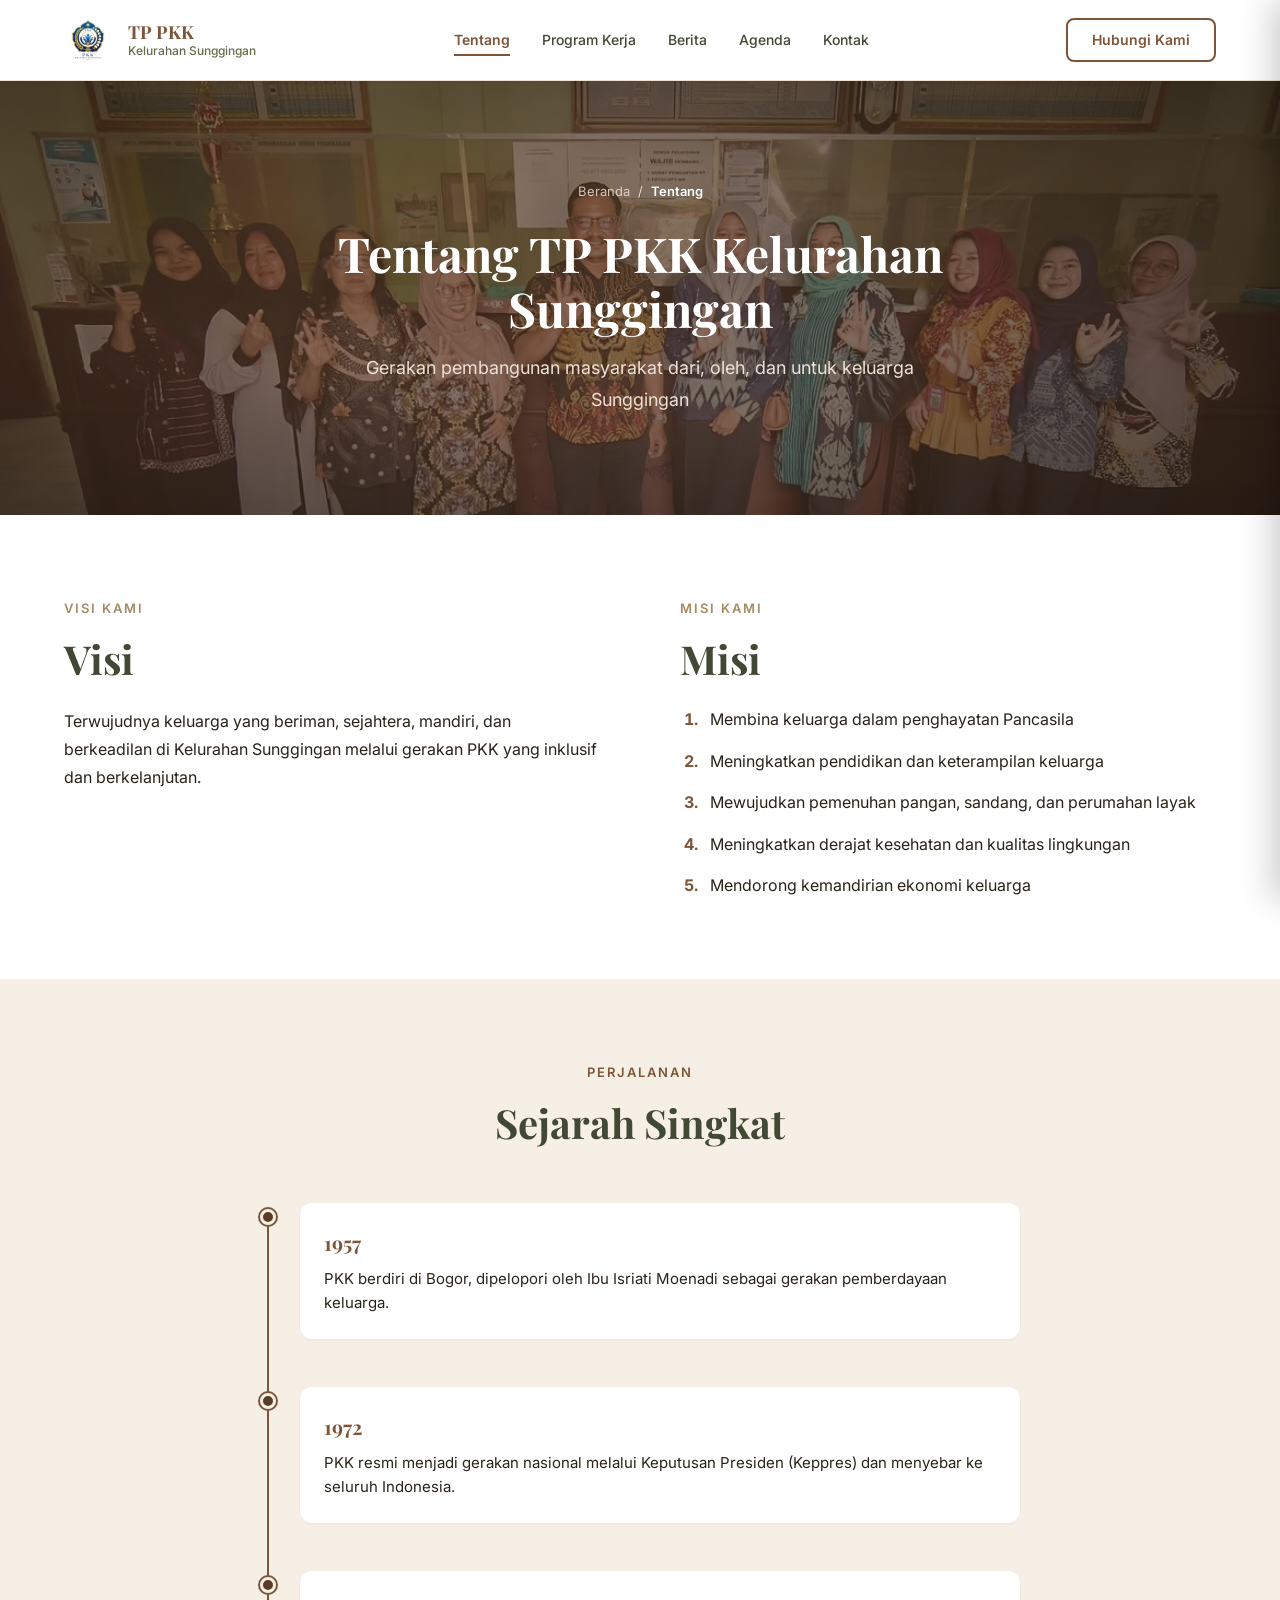
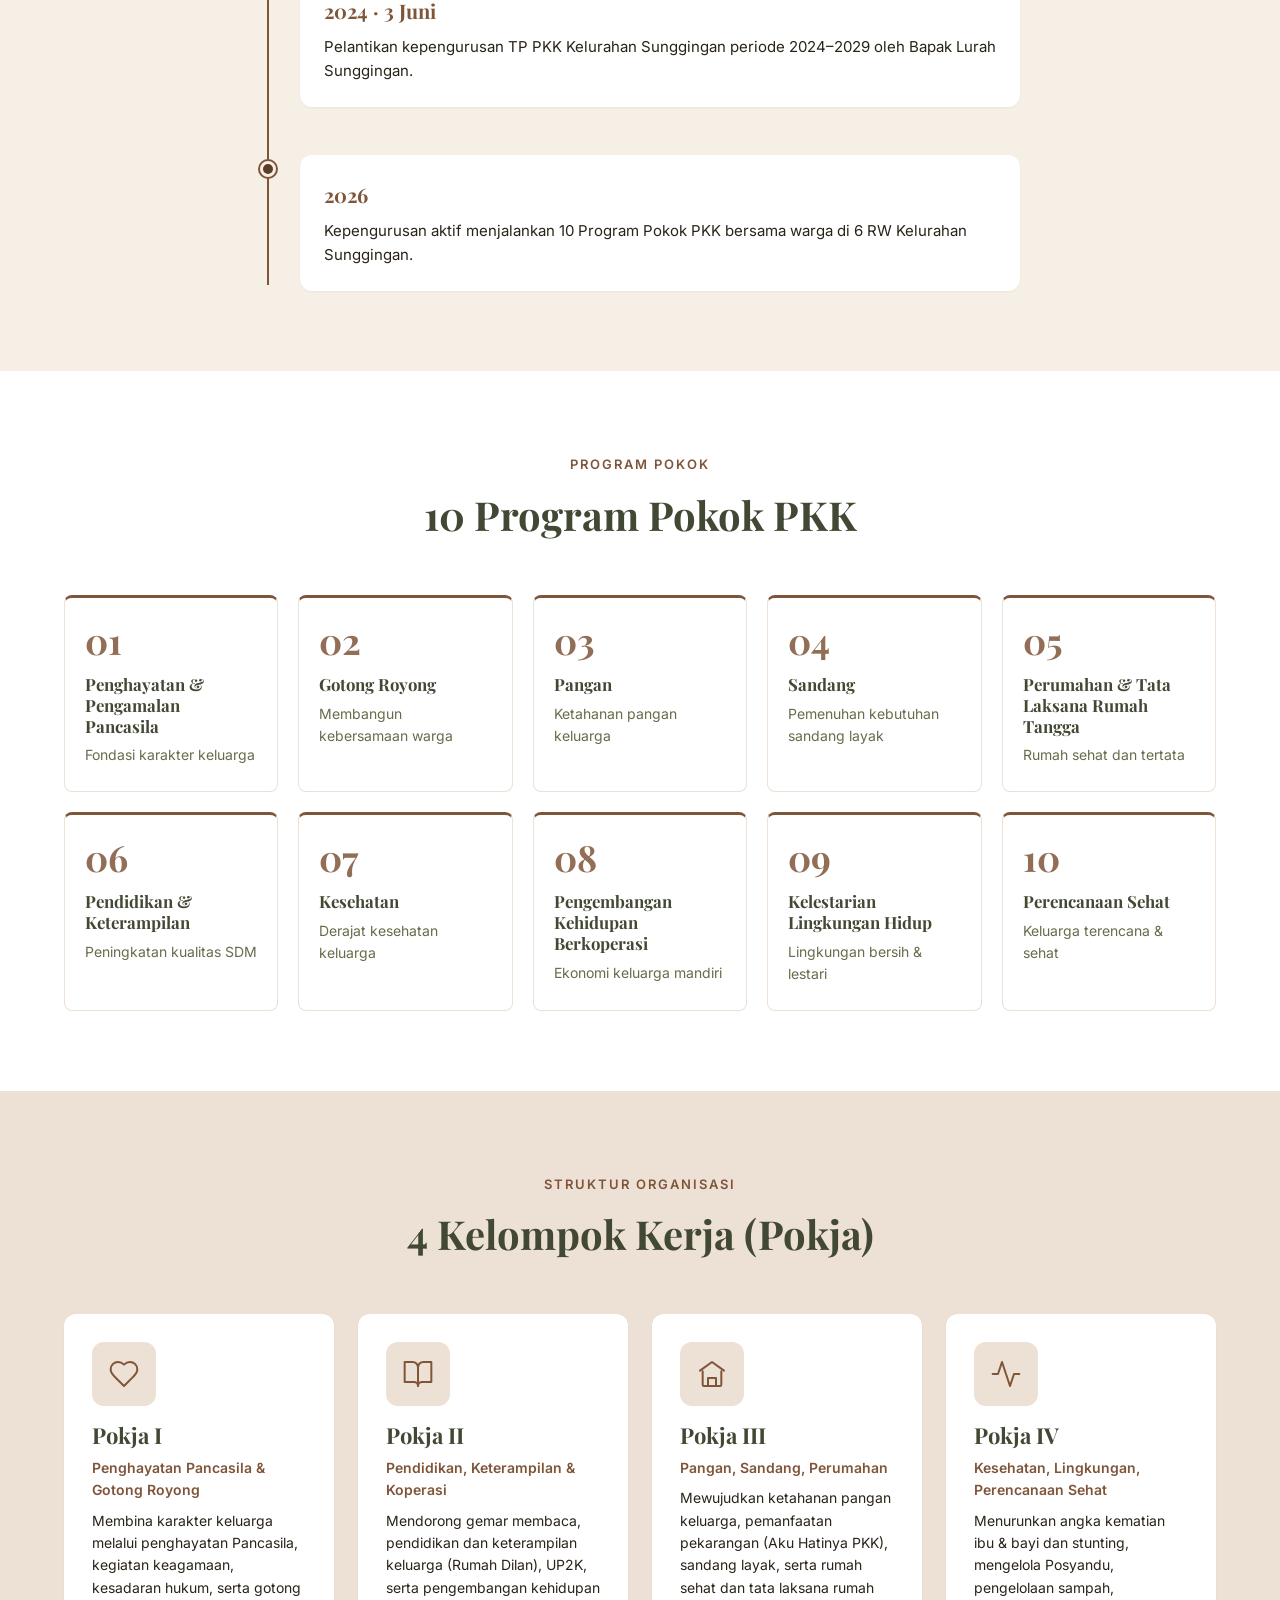
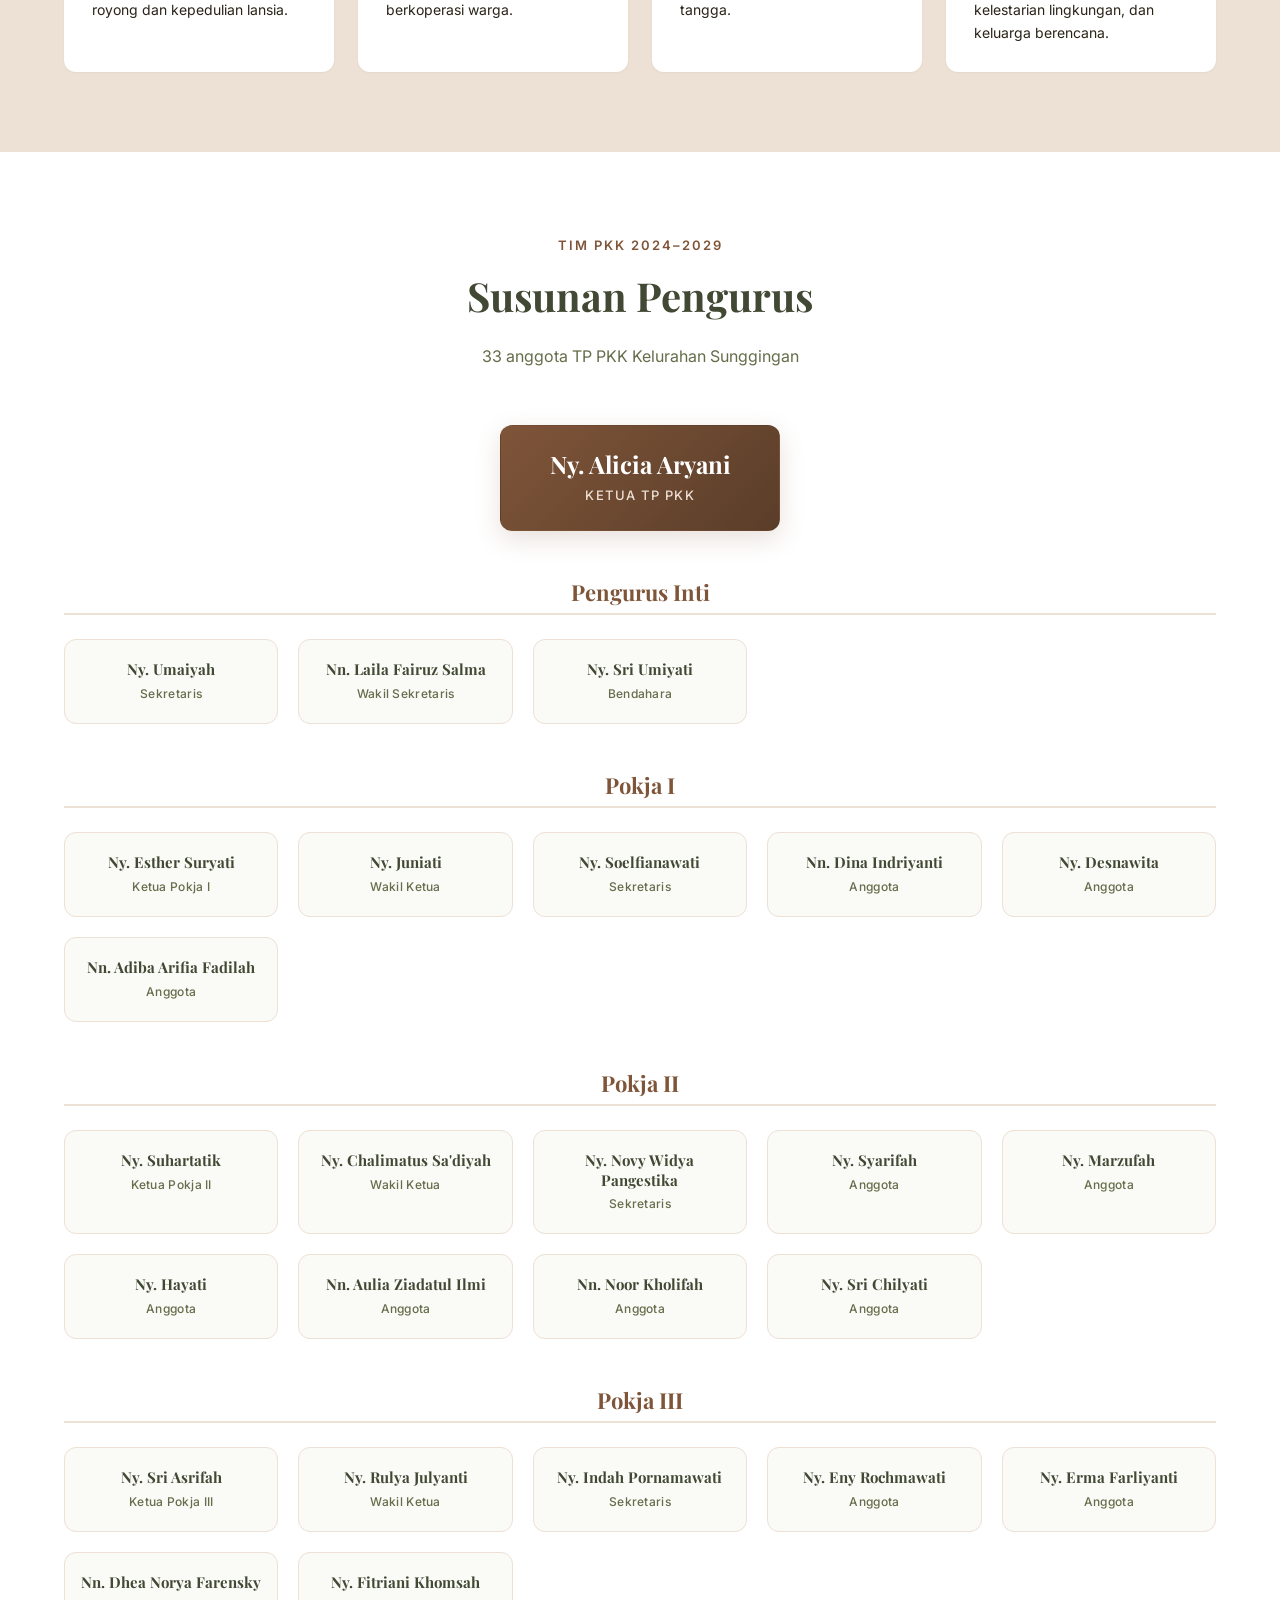
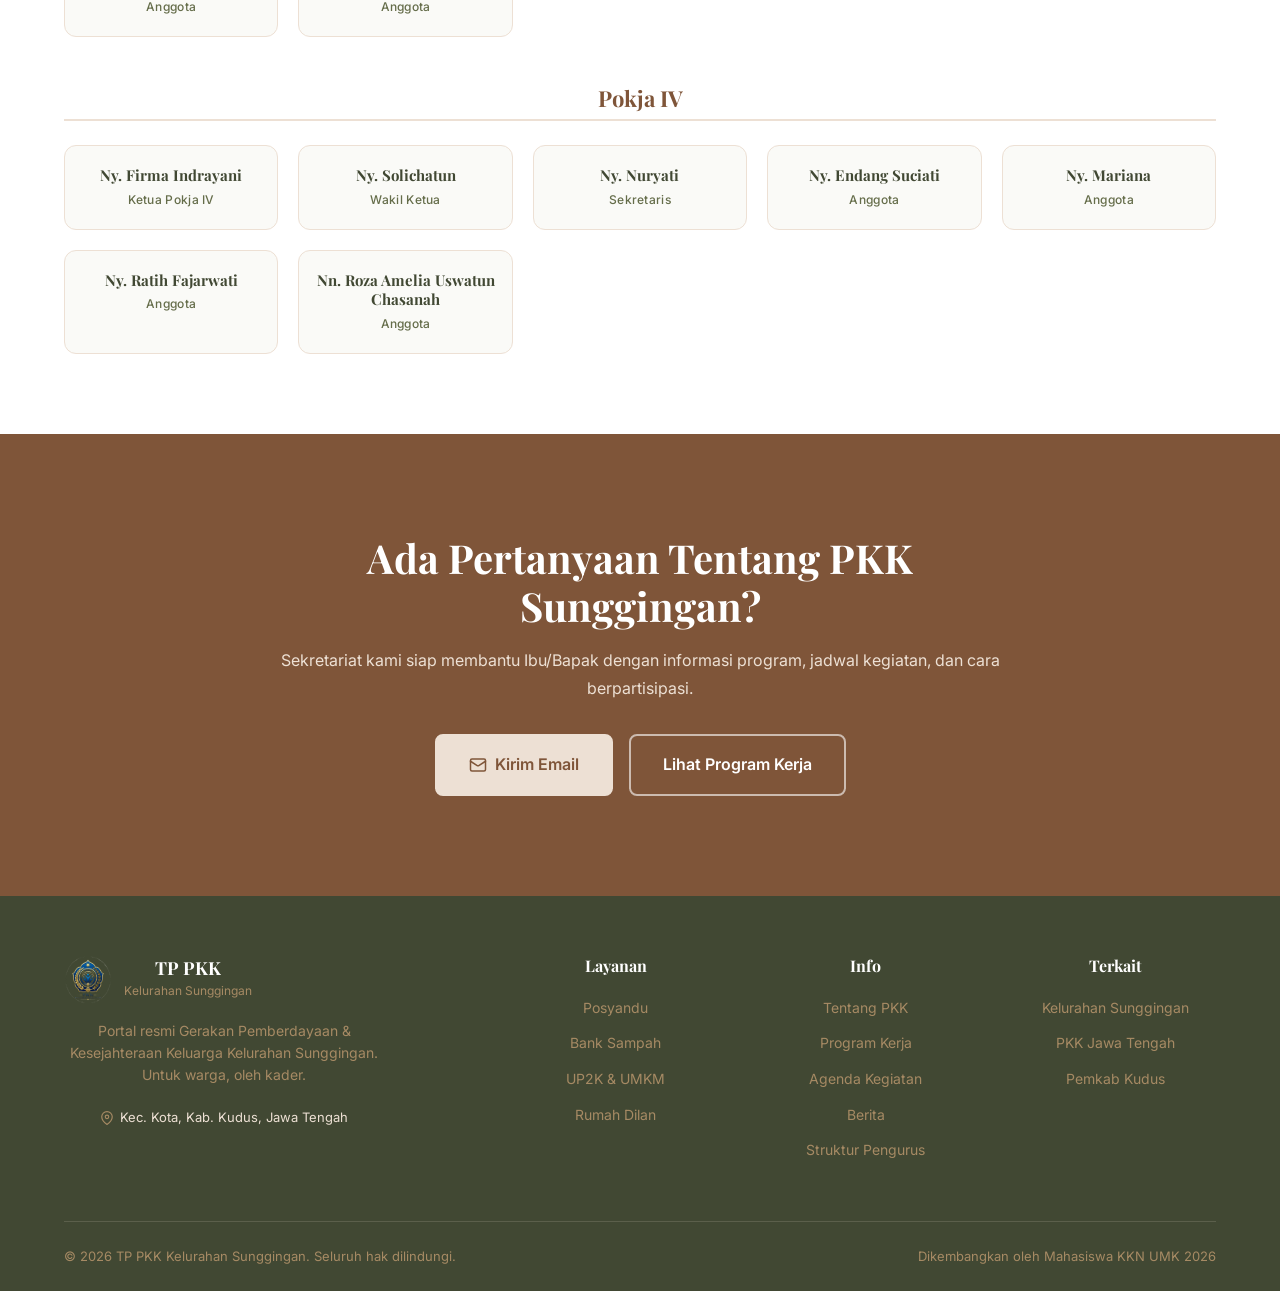
==== commit abddc026: "feat: update background tentang" ====
--- a/tentang.html
+++ b/tentang.html
@@ -97,7 +97,7 @@
     <!-- ══════════════════════════════════════════════════════════
      SECTION 1: PAGE HERO
      ══════════════════════════════════════════════════════════ -->
-    <section class="tentang-hero">
+    <section class="tentang-hero tentang-hero-photo">
       <div class="container">
         <nav class="tentang-breadcrumb" aria-label="Breadcrumb">
           <a href="index.html">Beranda</a>
--- a/assets/css/style.css
+++ b/assets/css/style.css
@@ -1067,7 +1067,21 @@
   color: #A68A64;
   opacity: 0.6;
 }
-
+.berita-image-real {
+  width: 100%;
+  height: 100%;
+  object-fit: cover;
+  display: block;
+}
+
+.berita-loading {
+  grid-column: 1 / -1;
+  text-align: center;
+  padding: 60px 20px;
+  color: var(--color-olive-light, #656D4A);
+  font-family: 'Inter', sans-serif;
+  font-size: 15px;
+}
 /* ── Card Content ── */
 .berita-content {
   padding: 24px;
@@ -1321,6 +1335,13 @@
   margin: 0;
   max-width: 900px;
   margin: 0 auto;
+}
+.agenda-loading {
+  text-align: center;
+  padding: 60px 20px;
+  color: var(--color-olive-light, #656D4A);
+  font-family: 'Inter', sans-serif;
+  font-size: 15px;
 }
 
 /* ── Agenda Item ── */
@@ -2018,6 +2039,31 @@
   text-align: center;
 }
 
+/* Modifier: foto grup PKK sebagai background hero + overlay cokelat gelap */
+.tentang-hero-photo {
+  position: relative;
+  background-image:
+    linear-gradient(135deg, rgba(90, 61, 41, 0.65) 0%, rgba(65, 45, 30, 0.75) 100%),
+    url('../img/hero/hero-tentang-pkk-sunggingan.jpeg');
+  background-size: cover;
+  background-position: center 30%;
+  background-repeat: no-repeat;
+}
+
+.tentang-hero-photo::before {
+  content: '';
+  position: absolute;
+  inset: 0;
+  z-index: 1;
+  pointer-events: none;
+  background: radial-gradient(ellipse at center, transparent 40%, rgba(0, 0, 0, 0.3) 100%);
+}
+
+.tentang-hero-photo > .container {
+  position: relative;
+  z-index: 2;
+}
+
 .tentang-breadcrumb {
   display: flex;
   align-items: center;
@@ -2501,6 +2547,10 @@
     padding-block: 60px;
   }
 
+  .tentang-hero-photo {
+    background-position: center center;
+  }
+
   .tentang-cta {
     padding-block: 72px;
   }
@@ -2532,4 +2582,161 @@
   .tentang-cta-btn-secondary {
     width: 100%;
   }
+}
+/* ═══════════════════════════════════════════════════════════════
+   SECTION AGENDA - DYNAMIC (Override existing card style)
+   ═══════════════════════════════════════════════════════════════ */
+
+#agendaList {
+  display: flex;
+  flex-direction: column;
+  gap: 12px;
+}
+
+#agendaList .agenda-card {
+  display: flex;
+  align-items: center;
+  gap: 20px;
+  padding: 20px 24px;
+  background: #FFFFFF;
+  border: 1px solid rgba(127, 85, 57, 0.1);
+  border-radius: 12px;
+  transition: transform 0.3s ease, box-shadow 0.3s ease, border-color 0.3s ease;
+  position: relative;
+}
+
+#agendaList .agenda-card:hover {
+  transform: translateY(-2px);
+  box-shadow: 0 8px 24px rgba(127, 85, 57, 0.08);
+  border-color: rgba(127, 85, 57, 0.25);
+}
+
+#agendaList .agenda-card-highlight {
+  background: linear-gradient(135deg, #7f5539 0%, #5a3d29 100%);
+  border-color: transparent;
+  color: #FFFFFF;
+}
+
+#agendaList .agenda-date {
+  flex-shrink: 0;
+  display: flex;
+  flex-direction: column;
+  align-items: center;
+  justify-content: center;
+  width: 64px;
+  height: 64px;
+  background: #EDE0D4;
+  border-radius: 8px;
+  padding: 8px;
+}
+
+#agendaList .agenda-card-highlight .agenda-date {
+  background: rgba(255, 255, 255, 0.15);
+}
+
+#agendaList .agenda-day {
+  font-family: 'Playfair Display', serif;
+  font-size: 24px;
+  font-weight: 700;
+  line-height: 1;
+  color: #7f5539;
+}
+
+#agendaList .agenda-card-highlight .agenda-day {
+  color: #FFFFFF;
+}
+
+#agendaList .agenda-month {
+  font-family: 'Inter', sans-serif;
+  font-size: 11px;
+  font-weight: 700;
+  letter-spacing: 1px;
+  text-transform: uppercase;
+  color: #7f5539;
+  margin-top: 2px;
+}
+
+#agendaList .agenda-card-highlight .agenda-month {
+  color: #EDE0D4;
+}
+
+#agendaList .agenda-content {
+  flex-grow: 1;
+  display: flex;
+  flex-direction: column;
+  gap: 6px;
+}
+
+#agendaList .agenda-title {
+  font-family: 'Playfair Display', serif;
+  font-size: 18px;
+  font-weight: 700;
+  color: #2A2418;
+  margin: 0;
+  line-height: 1.3;
+}
+
+#agendaList .agenda-card-highlight .agenda-title {
+  color: #FFFFFF;
+}
+
+#agendaList .agenda-meta {
+  display: flex;
+  gap: 16px;
+  flex-wrap: wrap;
+  font-family: 'Inter', sans-serif;
+  font-size: 13px;
+  color: #656D4A;
+}
+
+#agendaList .agenda-card-highlight .agenda-meta {
+  color: #EDE0D4;
+}
+
+#agendaList .agenda-time,
+#agendaList .agenda-location {
+  display: inline-flex;
+  align-items: center;
+  gap: 6px;
+}
+
+#agendaList .agenda-badge {
+  flex-shrink: 0;
+  padding: 6px 12px;
+  background: rgba(255, 255, 255, 0.2);
+  color: #FFFFFF;
+  font-family: 'Inter', sans-serif;
+  font-size: 11px;
+  font-weight: 700;
+  letter-spacing: 1px;
+  text-transform: uppercase;
+  border-radius: 4px;
+}
+
+/* Mobile responsive */
+@media (max-width: 640px) {
+  #agendaList .agenda-card {
+    flex-wrap: wrap;
+    padding: 16px;
+    gap: 12px;
+  }
+
+  #agendaList .agenda-date {
+    width: 56px;
+    height: 56px;
+  }
+
+  #agendaList .agenda-day {
+    font-size: 20px;
+  }
+
+  #agendaList .agenda-title {
+    font-size: 16px;
+  }
+
+  #agendaList .agenda-badge {
+    position: absolute;
+    top: 12px;
+    right: 12px;
+  }
 }
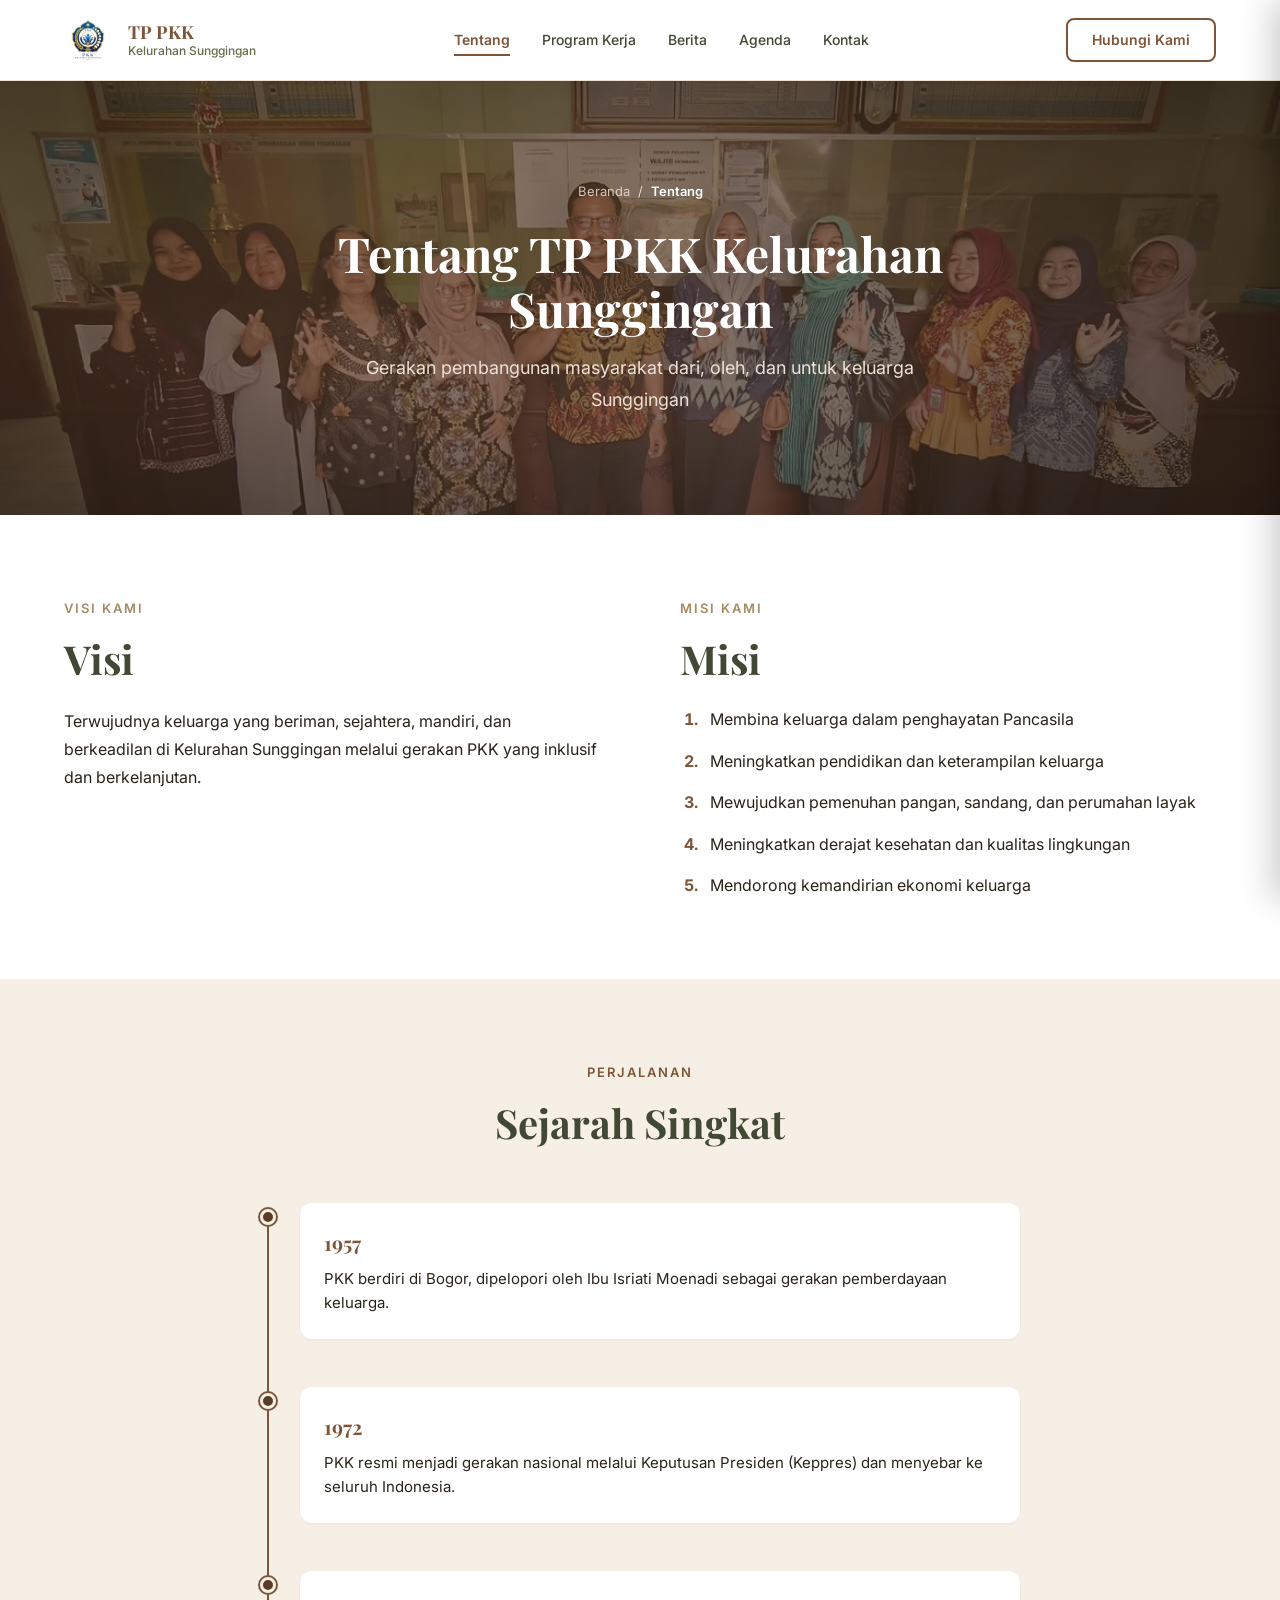
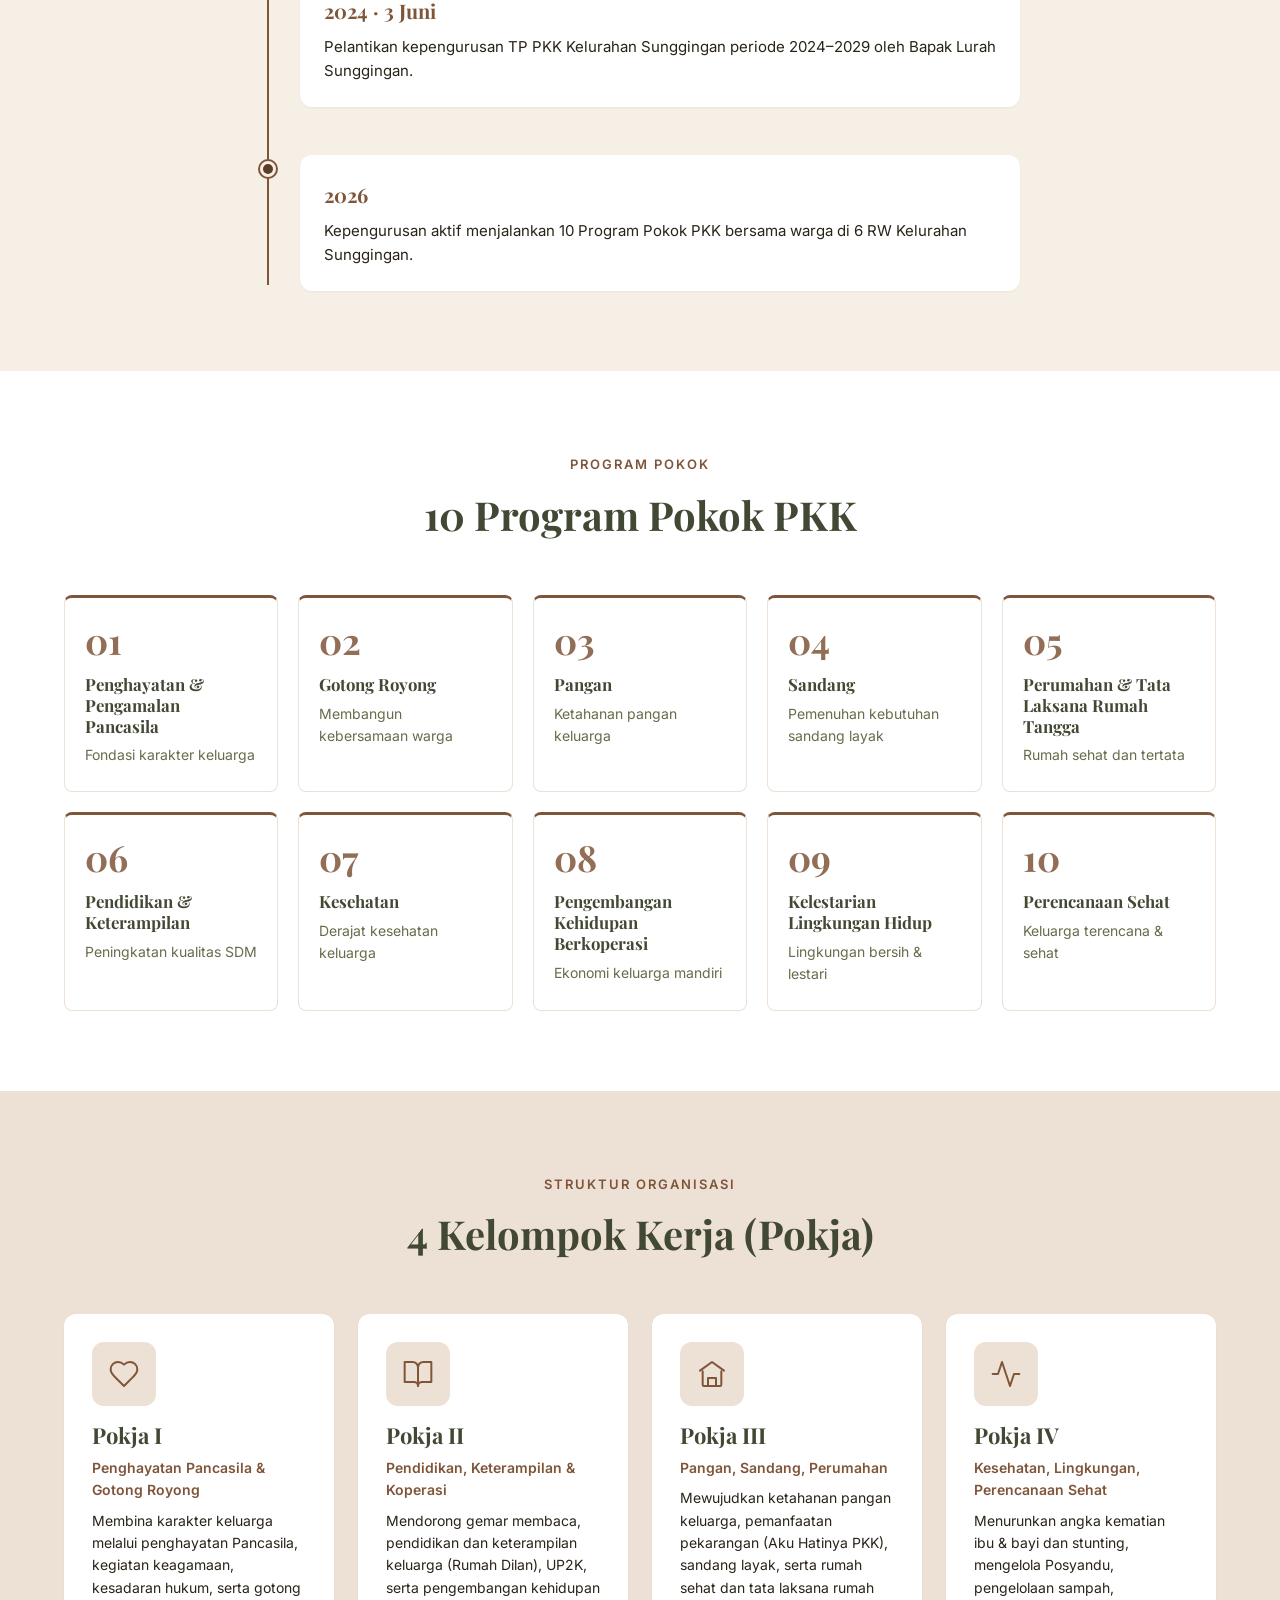
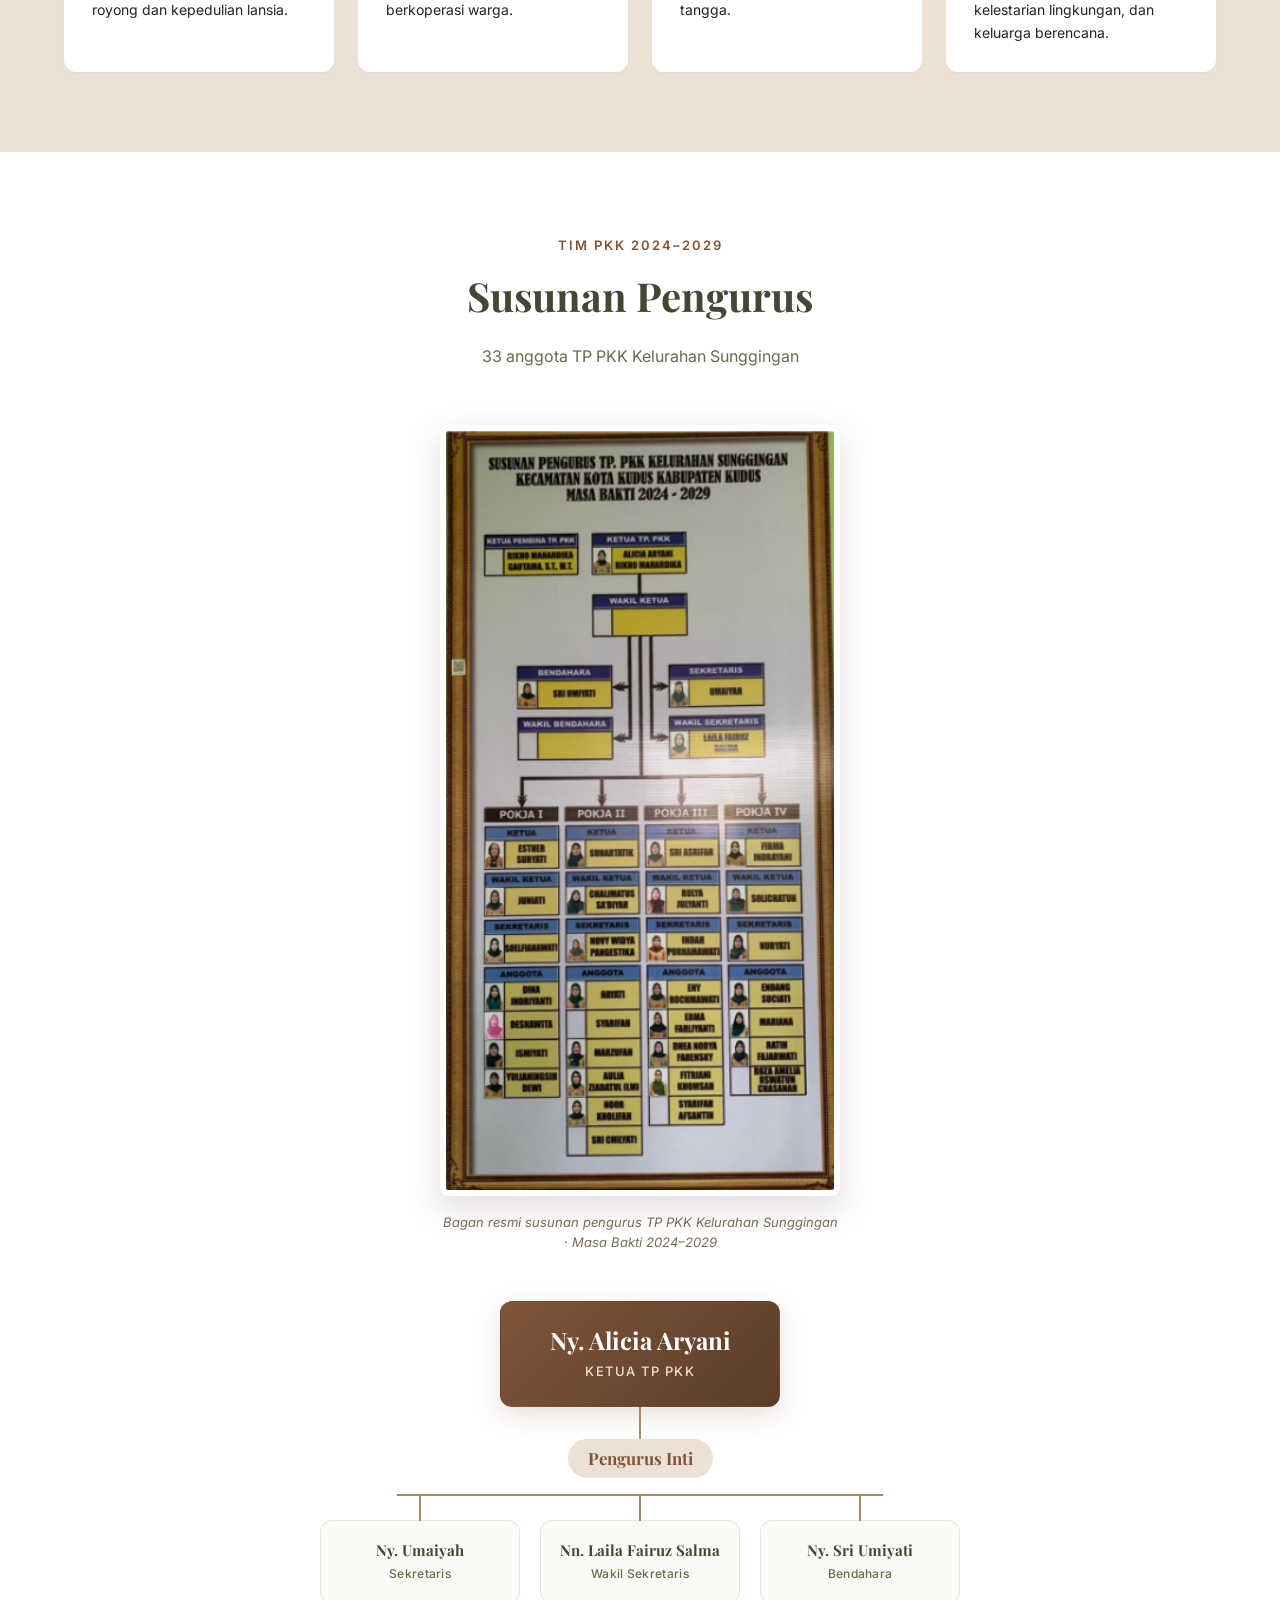
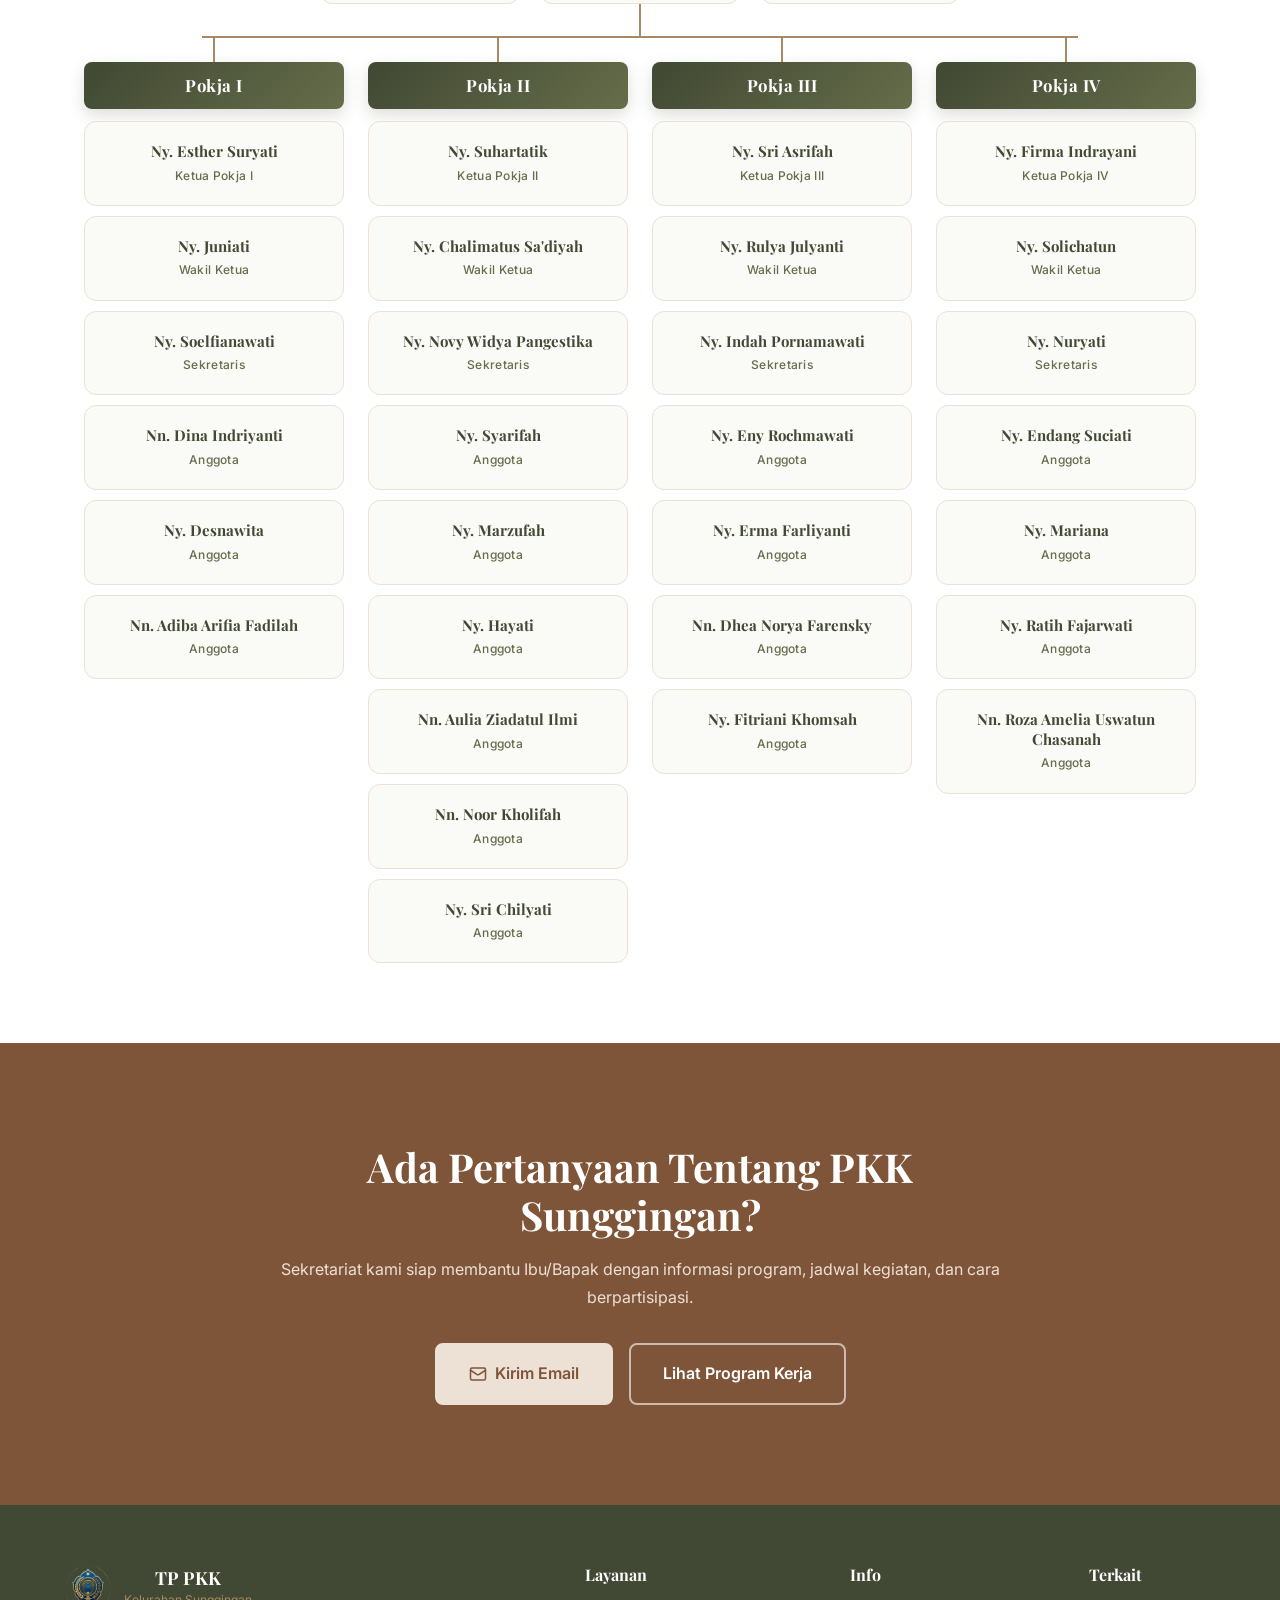
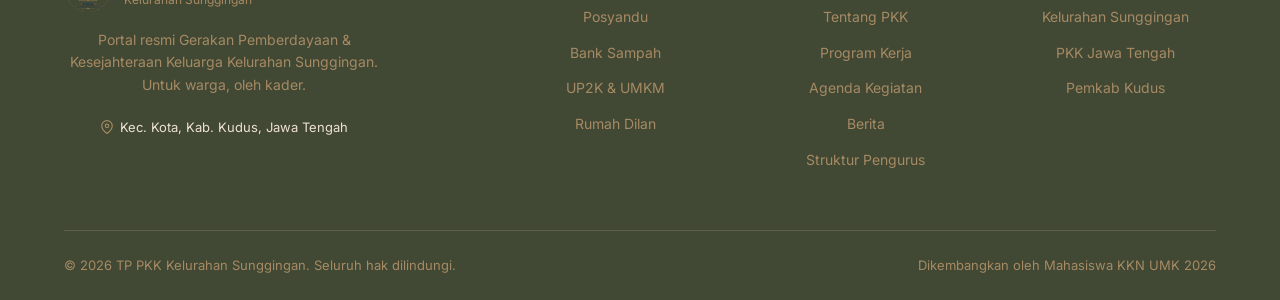
==== commit fbd3924c: "feat: hero foto + bagan struktur susunan pengurus - Hero tentang.html: background foto grup PKK + ov" ====
--- a/tentang.html
+++ b/tentang.html
@@ -356,34 +356,56 @@
           <p class="section-subtitle">33 anggota TP PKK Kelurahan Sunggingan</p>
         </div>
 
-        <!-- Ketua (highlight) -->
-        <div class="tentang-pengurus-lead">
+        <!-- Bagan resmi (foto papan susunan pengurus) -->
+        <figure class="tentang-pengurus-photo">
+          <a href="assets/img/hero/susunan-pengurus-pkk-sunggingan.jpg" target="_blank" rel="noopener" aria-label="Buka bagan susunan pengurus ukuran penuh">
+            <img
+              src="assets/img/hero/susunan-pengurus-pkk-sunggingan.jpg"
+              alt="Bagan susunan pengurus TP PKK Kelurahan Sunggingan periode 2024–2029, memuat Ketua Pembina, Ketua TP PKK, Wakil, Sekretaris, Bendahara, serta anggota Pokja I–IV"
+              loading="lazy"
+              width="360"
+            />
+          </a>
+          <figcaption>Bagan resmi susunan pengurus TP PKK Kelurahan Sunggingan &middot; Masa Bakti 2024&ndash;2029</figcaption>
+        </figure>
+
+        <!-- Bagan struktur: Ketua → Pengurus Inti → 4 Pokja -->
+        <div class="pchart">
+
+          <!-- Ketua (root) -->
           <article class="tentang-pengurus-card is-ketua">
             <p class="tentang-pengurus-name">Ny. Alicia Aryani</p>
             <p class="tentang-pengurus-role">Ketua TP PKK</p>
           </article>
-        </div>
-
-        <!-- Pengurus Inti -->
-        <h3 class="tentang-pengurus-subhead">Pengurus Inti</h3>
-        <div class="tentang-pengurus-grid">
-          <article class="tentang-pengurus-card">
-            <p class="tentang-pengurus-name">Ny. Umaiyah</p>
-            <p class="tentang-pengurus-role">Sekretaris</p>
-          </article>
-          <article class="tentang-pengurus-card">
-            <p class="tentang-pengurus-name">Nn. Laila Fairuz Salma</p>
-            <p class="tentang-pengurus-role">Wakil Sekretaris</p>
-          </article>
-          <article class="tentang-pengurus-card">
-            <p class="tentang-pengurus-name">Ny. Sri Umiyati</p>
-            <p class="tentang-pengurus-role">Bendahara</p>
-          </article>
-        </div>
-
-        <!-- Pokja I -->
-        <h3 class="tentang-pengurus-subhead">Pokja I</h3>
-        <div class="tentang-pengurus-grid">
+
+          <div class="pchart-trunk" aria-hidden="true"></div>
+
+          <!-- Pengurus Inti -->
+          <p class="pchart-branch-label">Pengurus Inti</p>
+          <div class="pchart-fanout">
+            <article class="tentang-pengurus-card">
+              <p class="tentang-pengurus-name">Ny. Umaiyah</p>
+              <p class="tentang-pengurus-role">Sekretaris</p>
+            </article>
+            <article class="tentang-pengurus-card">
+              <p class="tentang-pengurus-name">Nn. Laila Fairuz Salma</p>
+              <p class="tentang-pengurus-role">Wakil Sekretaris</p>
+            </article>
+            <article class="tentang-pengurus-card">
+              <p class="tentang-pengurus-name">Ny. Sri Umiyati</p>
+              <p class="tentang-pengurus-role">Bendahara</p>
+            </article>
+          </div>
+
+          <div class="pchart-trunk" aria-hidden="true"></div>
+
+          <!-- POKJA ROW: 4 kelompok kerja (cabang bagan) -->
+          <div class="pchart-pokja-row">
+
+          <!-- Pokja I -->
+          <div class="pchart-pokja">
+          <div class="pchart-pokja-label">Pokja I</div>
+          <div class="tentang-pengurus-grid pchart-pokja-body">
           <article class="tentang-pengurus-card">
 
             <p class="tentang-pengurus-name">Ny. Esther Suryati</p>
@@ -414,11 +436,13 @@
             <p class="tentang-pengurus-name">Nn. Adiba Arifia Fadilah</p>
             <p class="tentang-pengurus-role">Anggota</p>
           </article>
-        </div>
-
-        <!-- Pokja II -->
-        <h3 class="tentang-pengurus-subhead">Pokja II</h3>
-        <div class="tentang-pengurus-grid">
+          </div>
+          </div>
+
+          <!-- Pokja II -->
+          <div class="pchart-pokja">
+          <div class="pchart-pokja-label">Pokja II</div>
+          <div class="tentang-pengurus-grid pchart-pokja-body">
           <article class="tentang-pengurus-card">
 
             <p class="tentang-pengurus-name">Ny. Suhartatik</p>
@@ -464,11 +488,13 @@
             <p class="tentang-pengurus-name">Ny. Sri Chilyati</p>
             <p class="tentang-pengurus-role">Anggota</p>
           </article>
-        </div>
-
-        <!-- Pokja III -->
-        <h3 class="tentang-pengurus-subhead">Pokja III</h3>
-        <div class="tentang-pengurus-grid">
+          </div>
+          </div>
+
+          <!-- Pokja III -->
+          <div class="pchart-pokja">
+          <div class="pchart-pokja-label">Pokja III</div>
+          <div class="tentang-pengurus-grid pchart-pokja-body">
           <article class="tentang-pengurus-card">
 
             <p class="tentang-pengurus-name">Ny. Sri Asrifah</p>
@@ -504,11 +530,13 @@
             <p class="tentang-pengurus-name">Ny. Fitriani Khomsah</p>
             <p class="tentang-pengurus-role">Anggota</p>
           </article>
-        </div>
-
-        <!-- Pokja IV -->
-        <h3 class="tentang-pengurus-subhead">Pokja IV</h3>
-        <div class="tentang-pengurus-grid">
+          </div>
+          </div>
+
+          <!-- Pokja IV -->
+          <div class="pchart-pokja">
+          <div class="pchart-pokja-label">Pokja IV</div>
+          <div class="tentang-pengurus-grid pchart-pokja-body">
           <article class="tentang-pengurus-card">
 
             <p class="tentang-pengurus-name">Ny. Firma Indrayani</p>
@@ -544,7 +572,12 @@
             <p class="tentang-pengurus-name">Nn. Roza Amelia Uswatun Chasanah</p>
             <p class="tentang-pengurus-role">Anggota</p>
           </article>
-        </div>
+          </div>
+          </div>
+
+          </div><!-- /.pchart-pokja-row -->
+
+        </div><!-- /.pchart -->
 
       </div>
     </section>
--- a/assets/css/style.css
+++ b/assets/css/style.css
@@ -365,6 +365,46 @@
 .hero .container {
   position: relative;
   z-index: 1;
+}
+
+/* HERO - Background Photo Modifier (foto Ketapang Emas) */
+.hero-photo {
+  position: relative;
+  background-image:
+    linear-gradient(135deg, rgba(90, 61, 41, 0.75) 0%, rgba(65, 45, 30, 0.85) 100%),
+    url('../img/hero/hero-tentang-ketapang.jpg');
+  background-size: cover;
+  background-position: center 40%;
+  background-repeat: no-repeat;
+}
+
+.hero-photo > .container {
+  position: relative;
+  z-index: 2;
+}
+
+/* Override .hero::before (yang aslinya cuma 40% width top-right) jadi vignette penuh */
+.hero-photo::before {
+  content: '';
+  position: absolute;
+  inset: 0;
+  width: 100%;
+  height: 100%;
+  background: radial-gradient(
+    ellipse at center,
+    transparent 30%,
+    rgba(0, 0, 0, 0.35) 100%
+  );
+  opacity: 1;
+  pointer-events: none;
+  z-index: 1;
+}
+
+/* Mobile: adjust background position */
+@media (max-width: 640px) {
+  .hero-photo {
+    background-position: center center;
+  }
 }
 
 .hero-grid {
@@ -2362,6 +2402,41 @@
   margin-bottom: var(--space-2xl);
 }
 
+/* Foto bagan resmi susunan pengurus */
+.tentang-pengurus-photo {
+  margin: 0 auto var(--space-2xl);
+  max-width: 400px;
+  text-align: center;
+}
+
+.tentang-pengurus-photo a {
+  display: block;
+  border: 6px solid var(--color-white);
+  border-radius: var(--radius-md, 12px);
+  box-shadow: 0 12px 32px rgba(90, 61, 41, 0.18);
+  overflow: hidden;
+  transition: transform 0.25s ease, box-shadow 0.25s ease;
+}
+
+.tentang-pengurus-photo a:hover,
+.tentang-pengurus-photo a:focus-visible {
+  transform: translateY(-4px);
+  box-shadow: 0 18px 40px rgba(90, 61, 41, 0.28);
+}
+
+.tentang-pengurus-photo img {
+  display: block;
+  width: 100%;
+  height: auto;
+}
+
+.tentang-pengurus-photo figcaption {
+  margin-top: var(--space-md);
+  font-size: 13px;
+  color: var(--color-text-muted, #7a6a58);
+  font-style: italic;
+}
+
 .tentang-pengurus-subhead {
   font-family: var(--font-heading);
   font-size: 1.375rem;
@@ -2445,6 +2520,179 @@
   font-weight: 500;
   text-transform: uppercase;
   letter-spacing: 1.5px;
+}
+
+/* ───────────────────────────────────────────────────────────────
+   BAGAN STRUKTUR PENGURUS (org-chart style)
+   Ketua → Pengurus Inti → 4 Pokja, dengan garis penghubung
+   ─────────────────────────────────────────────────────────────── */
+.pchart {
+  display: flex;
+  flex-direction: column;
+  align-items: center;
+  margin-top: var(--space-xl);
+}
+
+/* Garis trunk vertikal (Ketua → Inti → Pokja) */
+.pchart-trunk {
+  width: 2px;
+  height: 32px;
+  background: var(--color-primary-light);
+  flex: none;
+}
+
+/* Chip label cabang ("Pengurus Inti") */
+.pchart-branch-label {
+  font-family: var(--font-heading);
+  font-weight: 700;
+  font-size: 1.05rem;
+  color: var(--color-primary);
+  margin: 0 0 var(--space-md);
+  padding: 6px 20px;
+  background: var(--color-background);
+  border-radius: 999px;
+}
+
+/* Baris kartu bercabang (Pengurus Inti) dengan bus horizontal + tick */
+.pchart-fanout {
+  position: relative;
+  display: flex;
+  justify-content: center;
+  flex-wrap: wrap;
+  gap: 20px;
+  padding-top: 26px;
+}
+
+.pchart-fanout::before {
+  content: '';
+  position: absolute;
+  top: 0;
+  left: 12%;
+  right: 12%;
+  height: 2px;
+  background: var(--color-primary-light);
+}
+
+.pchart-fanout > .tentang-pengurus-card {
+  position: relative;
+  width: 200px;
+  max-width: 60%;
+}
+
+.pchart-fanout > .tentang-pengurus-card::before {
+  content: '';
+  position: absolute;
+  top: -26px;
+  left: 50%;
+  width: 2px;
+  height: 26px;
+  background: var(--color-primary-light);
+  transform: translateX(-50%);
+}
+
+/* Baris 4 Pokja sebagai cabang bagan */
+.pchart-pokja-row {
+  position: relative;
+  display: flex;
+  justify-content: center;
+  align-items: flex-start;
+  flex-wrap: wrap;
+  gap: 24px;
+  width: 100%;
+  padding-top: 26px;
+}
+
+.pchart-pokja-row::before {
+  content: '';
+  position: absolute;
+  top: 0;
+  left: 12%;
+  right: 12%;
+  height: 2px;
+  background: var(--color-primary-light);
+}
+
+.pchart-pokja {
+  position: relative;
+  flex: 1 1 200px;
+  max-width: 260px;
+  display: flex;
+  flex-direction: column;
+  gap: 12px;
+}
+
+.pchart-pokja::before {
+  content: '';
+  position: absolute;
+  top: -26px;
+  left: 50%;
+  width: 2px;
+  height: 26px;
+  background: var(--color-primary-light);
+  transform: translateX(-50%);
+}
+
+/* Label kepala tiap Pokja */
+.pchart-pokja-label {
+  font-family: var(--font-heading);
+  font-weight: 700;
+  font-size: 1.05rem;
+  letter-spacing: 0.5px;
+  text-align: center;
+  color: var(--color-white);
+  background: linear-gradient(135deg, var(--color-text-dark) 0%, var(--color-accent) 100%);
+  padding: 10px 12px;
+  border-radius: var(--radius-md);
+  box-shadow: 0 6px 16px rgba(65, 72, 51, 0.18);
+}
+
+/* Isi Pokja: kartu ditumpuk vertikal (override grid multi-kolom) */
+.tentang-pengurus-grid.pchart-pokja-body {
+  grid-template-columns: 1fr;
+  gap: 10px;
+}
+
+/* Mobile: matikan bus horizontal, tumpuk vertikal jadi daftar */
+@media (max-width: 760px) {
+  .pchart-fanout {
+    flex-direction: column;
+    align-items: center;
+    padding-top: 0;
+    gap: 24px;
+  }
+
+  .pchart-fanout::before {
+    display: none;
+  }
+
+  .pchart-fanout > .tentang-pengurus-card {
+    width: 100%;
+    max-width: 340px;
+  }
+
+  .pchart-fanout > .tentang-pengurus-card::before {
+    display: none;
+  }
+
+  .pchart-pokja-row {
+    flex-direction: column;
+    align-items: center;
+    padding-top: 0;
+  }
+
+  .pchart-pokja-row::before {
+    display: none;
+  }
+
+  .pchart-pokja {
+    max-width: 340px;
+    width: 100%;
+    flex: none;
+  }
+
+  .pchart-pokja::before {
+    display: none;
+  }
 }
 /* ───────────────────────────────────────────────────────────────
    TENTANG · SECTION 7: CTA HUBUNGI KAMI
